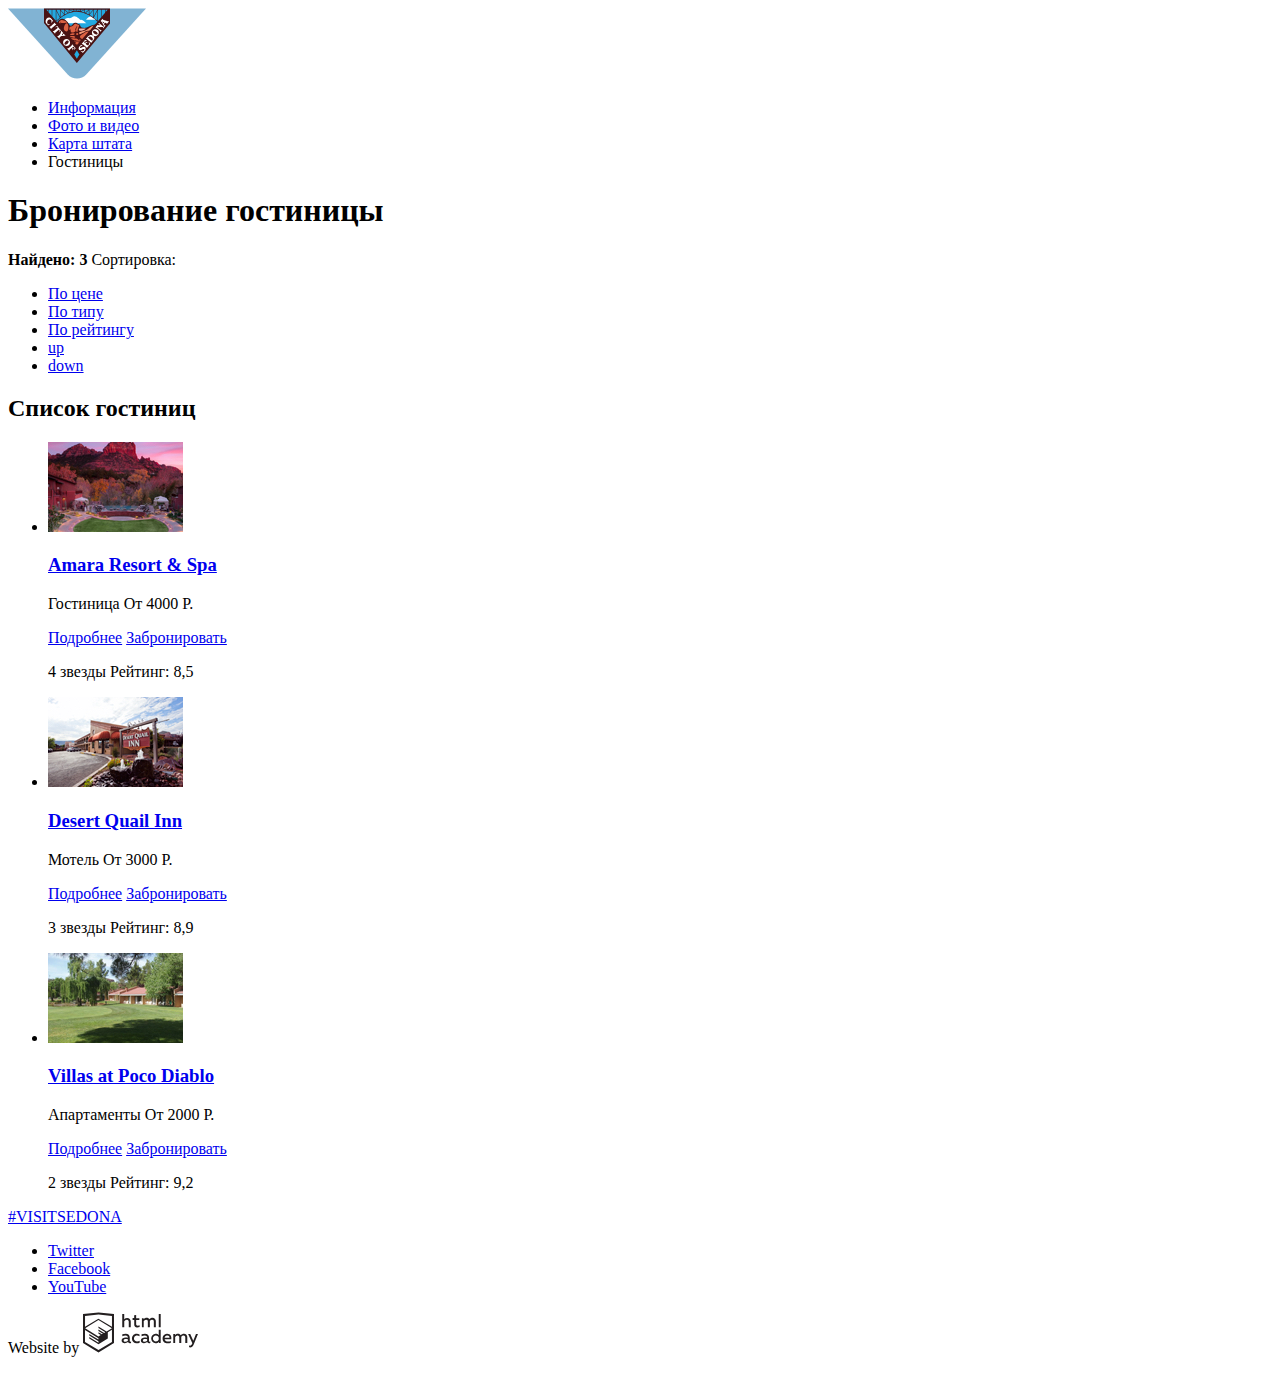
==== catalog.html @ 4dfd411d "Добавил изображения + прописал их в index и catalog." ====
<!DOCTYPE html>
<html lang="ru">

<head>
  <meta charset="utf-8">
  <title>HTML Academy: Седона</title>
</head>

<body>
  <header class="main-header">
    <nav class="main-navigation">
      <a class="main-header-logo" href="index.html">
        <img src="img/logo.svg" width="138" height="71" alt="Логотип Седоны">
      </a>
      <ul class="site-navigation">
        <li><a href="#">Информация</a></li>
        <li><a href="#">Фото и видео</a></li>
        <li><a href="#">Карта штата</a></li>
        <li><a class="site-navigation-current">Гостиницы</a></li>
      </ul>
    </nav>
  </header>
  <main class="container">
    <h1 class="visually-hidden">Бронирование гостиницы</h1>
    <div class="filters">
      <!-- Место для формы -->
    </div>
    <div class="results">
      <b class="results-title">Найдено: <output>3</output></b>
      <span class="sort-title">Сортировка:</span>
      <ul class="sort-list">
        <li class="sort-item"><a class="sort-link sort-link-current" href="#">По цене</a></li>
        <li class="sort-item"><a class="sort-link" href="#">По типу</a></li>
        <li class="sort-item"><a class="sort-link" href="#">По рейтингу</a></li>
        <li class="sort-item sort-item-btn"><a class="sort-link sort-link-btn sort-link-btn-up" href="#">up</a></li>
        <li class="sort-item sort-item-btn"><a class="sort-link sort-link-btn sort-link-btn-down" href="#">down</a></li>
      </ul>
    </div>
    <section class="hotels">
      <h2 class="visually-hidden">Список гостиниц</h2>
      <ul class="hotels-list">
        <li class="hotels-item">
          <img class="hotel-image" src="img/amara-resort-small.jpg" width="135" height="90"
            alt="Amara Resort & Spa">
          <div class="hotel-info">
            <h3>
              <a href="#">Amara Resort & Spa</a>
            </h3>
            <div class="hotel-info-block">
              <p class="hotel-info-detailed">
                <span class="hotel-type">Гостиница</span>
                <span class="hotel-price">От 4000 Р.</span>
              </p>
              <p class="hotel-info-buttons">
                <a class="button" href="#">Подробнее</a>
                <a class="button" href="#">Забронировать</a>
              </p>
            </div>
          </div>
          <p class="hotel-ratings">
            <span class="hotel-ratings-class">4 звезды</span>
            <span class="hotel-ratings-rate">Рейтинг: <output>8,5</output></span>
          </p>
        </li>
        <li class="hotels-item">
          <img class="hotel-image" src="img/desert-quail-small.jpg" width="135" height="90"
            alt="Desert Quail Inn">
          <div class="hotel-info">
            <h3>
              <a href="#">Desert Quail Inn</a>
            </h3>
            <div class="hotel-info-block">
              <p class="hotel-info-detailed">
                <span class="hotel-type">Мотель</span>
                <span class="hotel-price">От 3000 Р.</span>
              </p>
              <p class="hotel-info-buttons">
                <a class="button" href="#">Подробнее</a>
                <a class="button" href="#">Забронировать</a>
              </p>
            </div>
          </div>
          <p class="hotel-ratings">
            <span class="hotel-ratings-class">3 звезды</span>
            <span class="hotel-ratings-rate">Рейтинг: <output>8,9</output></span>
          </p>
        </li>
        <li class="hotels-item">
          <img class="hotel-image" src="img/villas-at-poco-small.jpg" width="135" height="90"
            alt="Villas at Poco Diablo">
          <div class="hotel-info">
            <h3>
              <a href="#">Villas at Poco Diablo</a>
            </h3>
            <div class="hotel-info-block">
              <p class="hotel-info-detailed">
                <span class="hotel-type">Апартаменты</span>
                <span class="hotel-price">От 2000 Р.</span>
              </p>
              <p class="hotel-info-buttons">
                <a class="button" href="#">Подробнее</a>
                <a class="button" href="#">Забронировать</a>
              </p>
            </div>
          </div>
          <p class="hotel-ratings">
            <span class="hotel-ratings-class">2 звезды</span>
            <span class="hotel-ratings-rate">Рейтинг: <output>9,2</output></span>
          </p>
        </li>
      </ul>
    </section>
  </main>
  <footer class="footer">
    <a class="footer-hashtag" href="#visitsedona">#VISITSEDONA</a>
    <ul class="social-list">
      <li class="social-item"><a class="social-button" href="#">Twitter</a></li>
      <li class="social-item"><a class="social-button" href="#">Facebook</a></li>
      <li class="social-item"><a class="social-button" href="#">YouTube</a></li>
    </ul>
    <p class="footer-copyright">
      Website by
      <a href="https://htmlacademy.ru/intensive/htmlcss">
        <img src="img/html-academy-logo.svg" width="115" height="41" alt="Логотип HTML Academy">
      </a>
    </p>
  </footer>
</body>

</html>
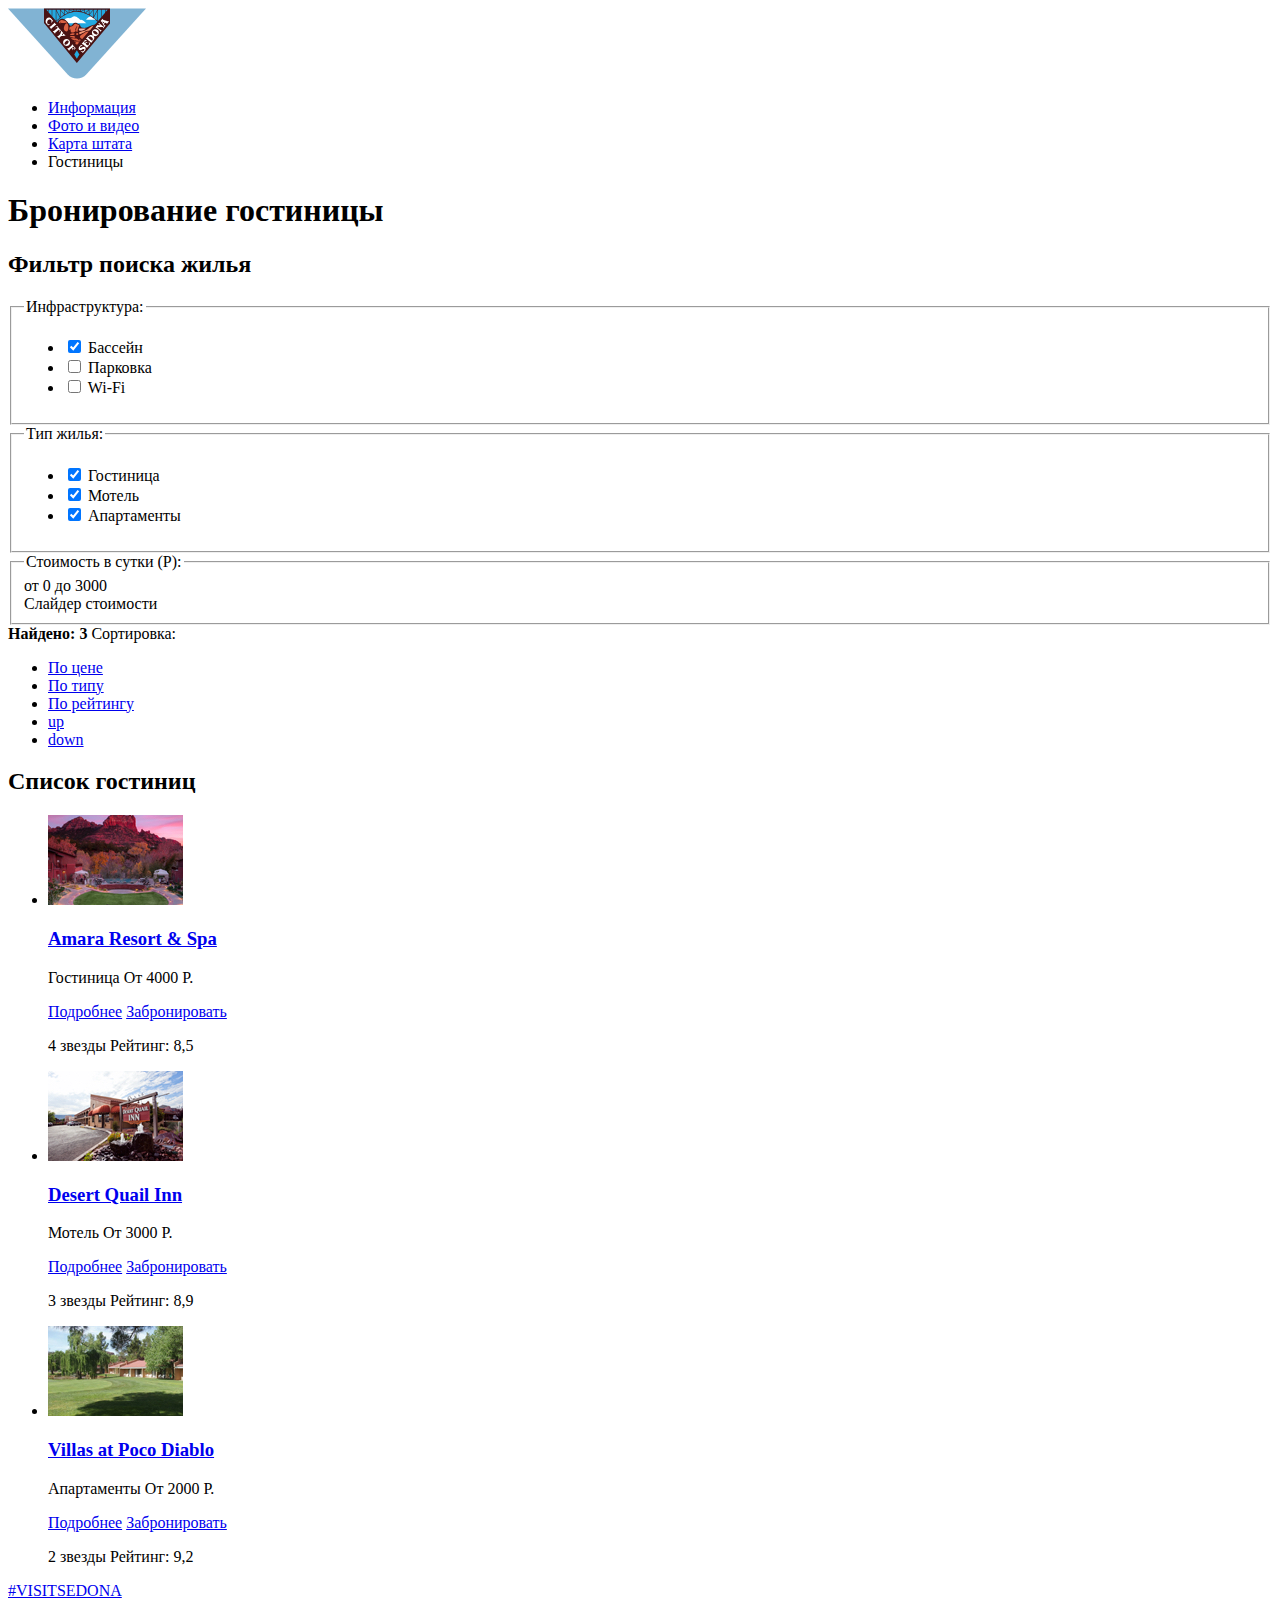
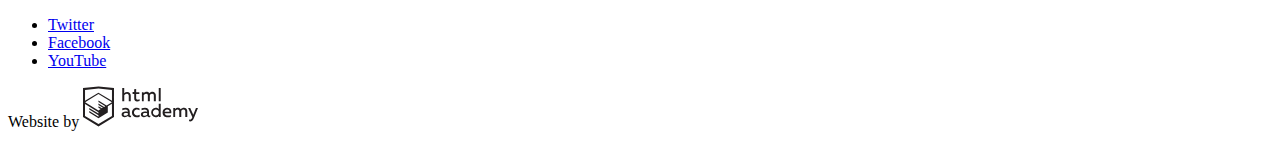
==== commit 93f56f60: "Добавил формы в index и catalog" ====
--- a/catalog.html
+++ b/catalog.html
@@ -23,7 +23,49 @@
   <main class="container">
     <h1 class="visually-hidden">Бронирование гостиницы</h1>
     <div class="filters">
-      <!-- Место для формы -->
+      <h2 class="visually-hidden">Фильтр поиска жилья</h2>
+      <form class="filter" action="https://echo.htmlacademy.ru" method="GET">
+        <fieldset>
+          <legend>Инфраструктура:</legend>
+          <ul>
+            <li class="filter-option">
+              <input class="filter-input-checkbox" type="checkbox" name="pool" id="filter-pool" checked>
+              <label for="filter-pool">Бассейн</label>
+            </li>
+            <li class="filter-option">
+              <input class="filter-input-checkbox" type="checkbox" name="parking" id="filter-parking">
+              <label for="filter-parking">Парковка</label>
+            </li>
+            <li class="filter-option">
+              <input class="filter-input-checkbox" type="checkbox" name="wi-fi" id="filter-wi-fi">
+              <label for="filter-wi-fi">Wi-Fi</label>
+            </li>
+          </ul>
+        </fieldset>
+        <fieldset>
+          <legend>Тип жилья:</legend>
+          <ul>
+            <li class="filter-option">
+              <input class="filter-input-checkbox" type="checkbox" name="hotel" id="filter-hotel" checked>
+              <label for="filter-hotel">Гостиница</label>
+            </li>
+            <li class="filter-option">
+              <input class="filter-input-checkbox" type="checkbox" name="parking" id="filter-motel" checked>
+              <label for="filter-motel">Мотель</label>
+            </li>
+            <li class="filter-option">
+              <input class="filter-input-checkbox" type="checkbox" name="wi-fi" id="filter-apartments" checked>
+              <label for="filter-apartments">Апартаменты</label>
+            </li>
+          </ul>
+        </fieldset>
+        <fieldset>
+          <legend>Стоимость в сутки (Р):</legend>
+          <span class="price-from">от <output>0</output></span>
+          <span class="price-to">до <output>3000</output></span>
+          <div class="-slider">Слайдер стоимости</div>
+        </fieldset>
+      </form>
     </div>
     <div class="results">
       <b class="results-title">Найдено: <output>3</output></b>
@@ -40,8 +82,7 @@
       <h2 class="visually-hidden">Список гостиниц</h2>
       <ul class="hotels-list">
         <li class="hotels-item">
-          <img class="hotel-image" src="img/amara-resort-small.jpg" width="135" height="90"
-            alt="Amara Resort & Spa">
+          <img class="hotel-image" src="img/amara-resort-small.jpg" width="135" height="90" alt="Amara Resort & Spa">
           <div class="hotel-info">
             <h3>
               <a href="#">Amara Resort & Spa</a>
@@ -63,8 +104,7 @@
           </p>
         </li>
         <li class="hotels-item">
-          <img class="hotel-image" src="img/desert-quail-small.jpg" width="135" height="90"
-            alt="Desert Quail Inn">
+          <img class="hotel-image" src="img/desert-quail-small.jpg" width="135" height="90" alt="Desert Quail Inn">
           <div class="hotel-info">
             <h3>
               <a href="#">Desert Quail Inn</a>
@@ -86,8 +126,7 @@
           </p>
         </li>
         <li class="hotels-item">
-          <img class="hotel-image" src="img/villas-at-poco-small.jpg" width="135" height="90"
-            alt="Villas at Poco Diablo">
+          <img class="hotel-image" src="img/villas-at-poco-small.jpg" width="135" height="90" alt="Villas at Poco Diablo">
           <div class="hotel-info">
             <h3>
               <a href="#">Villas at Poco Diablo</a>
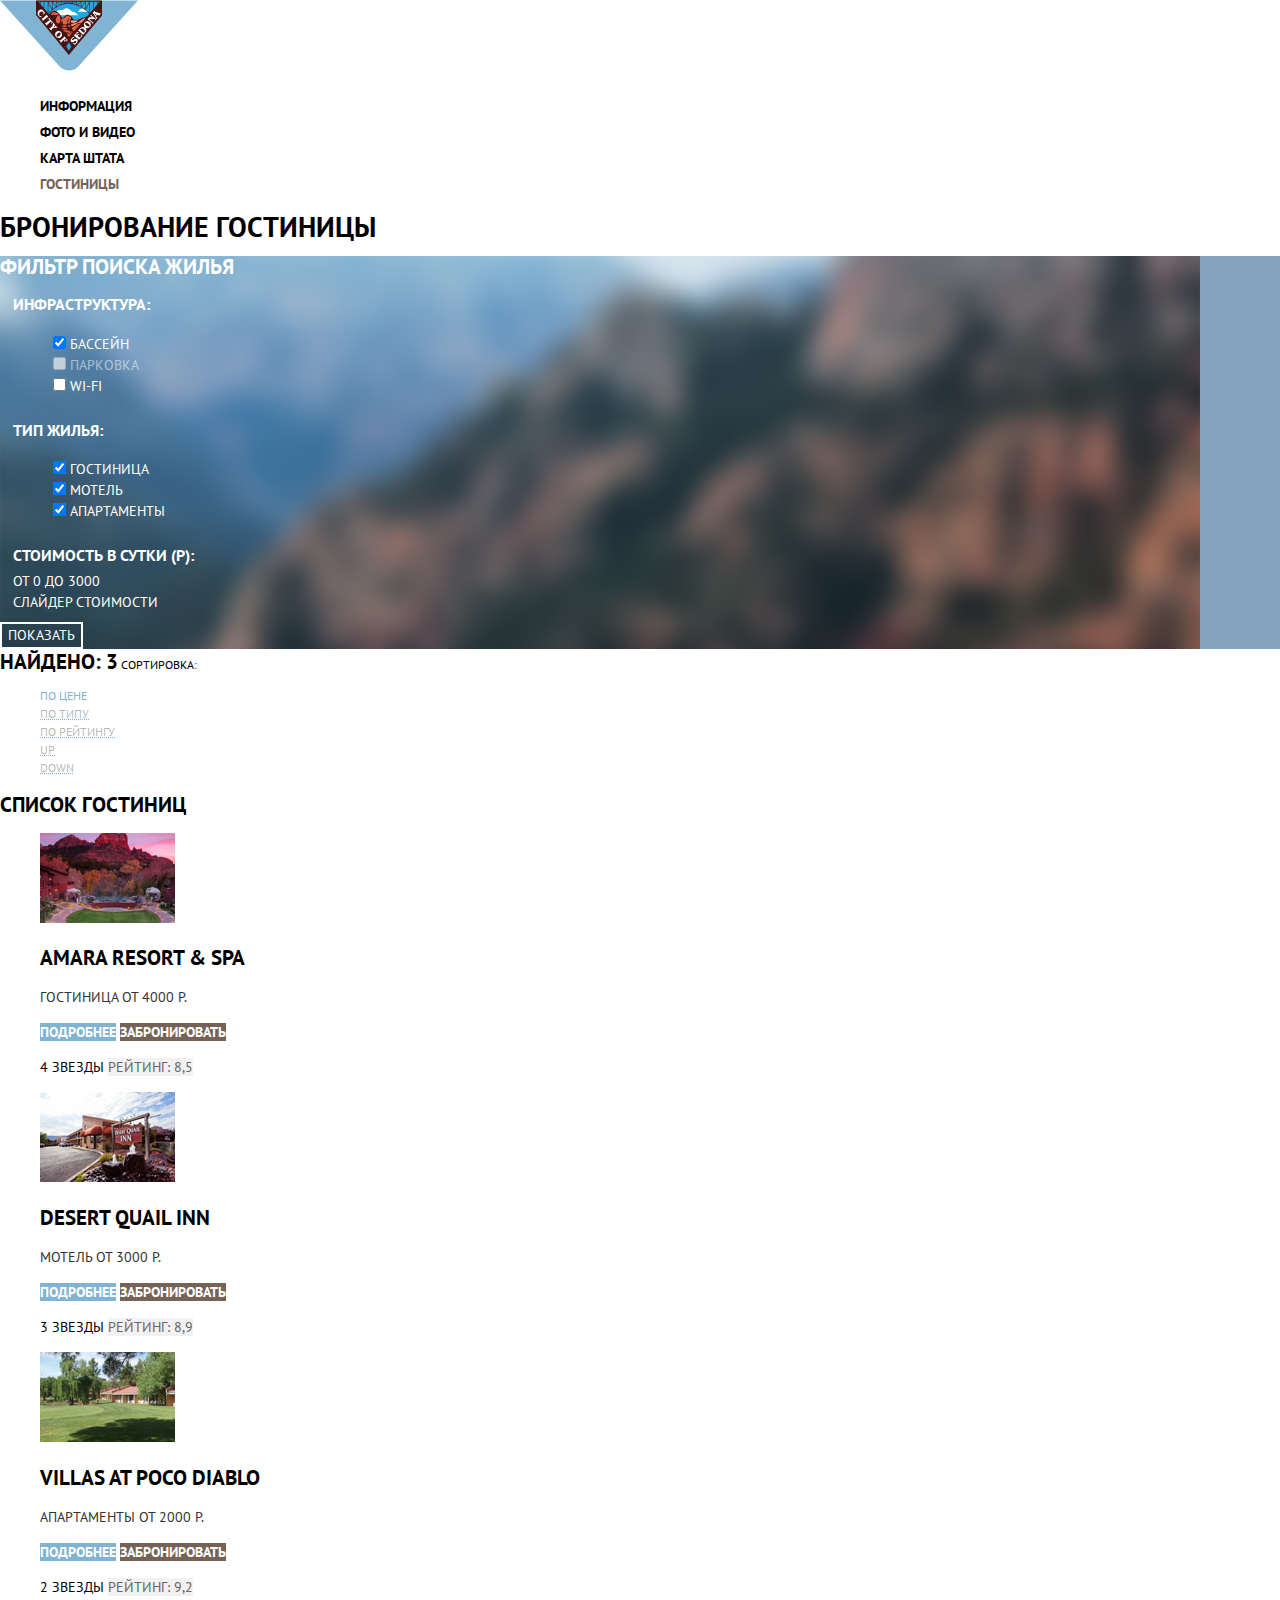
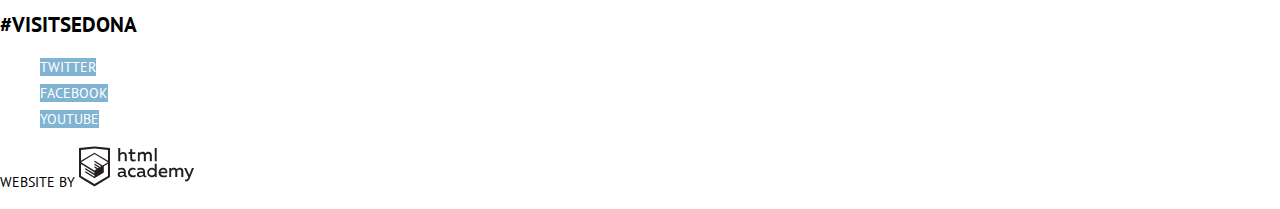
==== commit de234a13: "Выполнил базовую стилизацию и немного подправил разметку." ====
--- a/catalog.html
+++ b/catalog.html
@@ -4,166 +4,177 @@
 <head>
   <meta charset="utf-8">
   <title>HTML Academy: Седона</title>
+  <link href="https://fonts.googleapis.com/css?family=PT+Sans:400,700&amp;subset=cyrillic" rel="stylesheet">
+  <link href="css/normalize.css" rel="stylesheet">
+  <link href="css/style.css" rel="stylesheet">
 </head>
 
 <body>
-  <header class="main-header">
-    <nav class="main-navigation">
-      <a class="main-header-logo" href="index.html">
-        <img src="img/logo.svg" width="138" height="71" alt="Логотип Седоны">
-      </a>
-      <ul class="site-navigation">
-        <li><a href="#">Информация</a></li>
-        <li><a href="#">Фото и видео</a></li>
-        <li><a href="#">Карта штата</a></li>
-        <li><a class="site-navigation-current">Гостиницы</a></li>
+  <div class="wrapper">
+    <header class="header">
+      <nav class="navigation">
+        <a class="header-logo" href="index.html">
+          <img class="header-logo-image" src="img/logo.svg" width="138" height="71" alt="Логотип Седоны">
+        </a>
+        <ul class="navigation-list">
+          <li class="navigation-item"><a class="navigation-link" href="#">Информация</a></li>
+          <li class="navigation-item"><a class="navigation-link" href="#">Фото и видео</a></li>
+          <li class="navigation-item"><a class="navigation-link" href="#">Карта штата</a></li>
+          <li class="navigation-item"><a class="navigation-link navigation-link-current">Гостиницы</a></li>
+        </ul>
+      </nav>
+    </header>
+    <main class="container">
+      <h1 class="visually-hidden">Бронирование гостиницы</h1>
+      <div class="filters">
+        <h2 class="visually-hidden">Фильтр поиска жилья</h2>
+        <form class="filter" action="https://echo.htmlacademy.ru" method="GET">
+          <fieldset>
+            <legend>Инфраструктура:</legend>
+            <ul>
+              <li class="filter-option">
+                <input class="filter-input filter-input-checkbox" type="checkbox" name="pool" id="filter-pool" checked>
+                <label for="filter-pool">Бассейн</label>
+              </li>
+              <li class="filter-option">
+                <input class="filter-input filter-input-checkbox" type="checkbox" name="parking" id="filter-parking"
+                  disabled>
+                <label for="filter-parking">Парковка</label>
+              </li>
+              <li class="filter-option">
+                <input class="filter-input filter-input-checkbox" type="checkbox" name="wi-fi" id="filter-wi-fi">
+                <label for="filter-wi-fi">Wi-Fi</label>
+              </li>
+            </ul>
+          </fieldset>
+          <fieldset>
+            <legend>Тип жилья:</legend>
+            <ul>
+              <li class="filter-option">
+                <input class="filter-input filter-input-checkbox" type="checkbox" name="hotel" id="filter-hotel"
+                  checked>
+                <label for="filter-hotel">Гостиница</label>
+              </li>
+              <li class="filter-option">
+                <input class="filter-input filter-input-checkbox" type="checkbox" name="parking" id="filter-motel"
+                  checked>
+                <label for="filter-motel">Мотель</label>
+              </li>
+              <li class="filter-option">
+                <input class="filter-input filter-input-checkbox" type="checkbox" name="wi-fi" id="filter-apartments"
+                  checked>
+                <label for="filter-apartments">Апартаменты</label>
+              </li>
+            </ul>
+          </fieldset>
+          <fieldset>
+            <legend>Стоимость в сутки (Р):</legend>
+            <span class="price-from">от <output>0</output></span>
+            <span class="price-to">до <output>3000</output></span>
+            <div class="-slider">Слайдер стоимости</div>
+          </fieldset>
+          <button class="filters-submit-btn" type="submit">Показать</button>
+        </form>
+      </div>
+      <div class="results">
+        <b class="results-title">Найдено: <output>3</output></b>
+        <span class="sort-title">Сортировка:</span>
+        <ul class="sort-list">
+          <li class="sort-item"><a class="sort-link sort-link-current" href="#">По цене</a></li>
+          <li class="sort-item"><a class="sort-link" href="#">По типу</a></li>
+          <li class="sort-item"><a class="sort-link" href="#">По рейтингу</a></li>
+          <li class="sort-item sort-item-btn"><a class="sort-link sort-link-btn sort-link-btn-up" href="#">up</a></li>
+          <li class="sort-item sort-item-btn"><a class="sort-link sort-link-btn sort-link-btn-down" href="#">down</a></li>
+        </ul>
+      </div>
+      <section class="hotels">
+        <h2 class="visually-hidden">Список гостиниц</h2>
+        <ul class="hotels-list">
+          <li class="hotels-item">
+            <img class="hotel-image" src="img/amara-resort-small.jpg" width="135" height="90" alt="Amara Resort & Spa">
+            <div class="hotel-info">
+              <h3 class="hotel-name">
+                <a href="#">Amara Resort & Spa</a>
+              </h3>
+              <div class="hotel-info-block">
+                <p class="hotel-info-detailed">
+                  <span class="hotel-type">Гостиница</span>
+                  <span class="hotel-price">От 4000 Р.</span>
+                </p>
+                <p class="hotel-info-buttons">
+                  <a class="button-more" href="#">Подробнее</a>
+                  <a class="button-book" href="#">Забронировать</a>
+                </p>
+              </div>
+            </div>
+            <p class="hotel-ratings">
+              <span class="hotel-ratings-class">4 звезды</span>
+              <span class="hotel-ratings-rate">Рейтинг: <output>8,5</output></span>
+            </p>
+          </li>
+          <li class="hotels-item">
+            <img class="hotel-image" src="img/desert-quail-small.jpg" width="135" height="90" alt="Desert Quail Inn">
+            <div class="hotel-info">
+              <h3 class="hotel-name">
+                <a href="#">Desert Quail Inn</a>
+              </h3>
+              <div class="hotel-info-block">
+                <p class="hotel-info-detailed">
+                  <span class="hotel-type">Мотель</span>
+                  <span class="hotel-price">От 3000 Р.</span>
+                </p>
+                <p class="hotel-info-buttons">
+                  <a class="button-more" href="#">Подробнее</a>
+                  <a class="button-book" href="#">Забронировать</a>
+                </p>
+              </div>
+            </div>
+            <p class="hotel-ratings">
+              <span class="hotel-ratings-class">3 звезды</span>
+              <span class="hotel-ratings-rate">Рейтинг: <output>8,9</output></span>
+            </p>
+          </li>
+          <li class="hotels-item">
+            <img class="hotel-image" src="img/villas-at-poco-small.jpg" width="135" height="90" alt="Villas at Poco Diablo">
+            <div class="hotel-info">
+              <h3 class="hotel-name">
+                <a href="#">Villas at Poco Diablo</a>
+              </h3>
+              <div class="hotel-info-block">
+                <p class="hotel-info-detailed">
+                  <span class="hotel-type">Апартаменты</span>
+                  <span class="hotel-price">От 2000 Р.</span>
+                </p>
+                <p class="hotel-info-buttons">
+                  <a class="button-more" href="#">Подробнее</a>
+                  <a class="button-book" href="#">Забронировать</a>
+                </p>
+                </p>
+              </div>
+            </div>
+            <p class="hotel-ratings">
+              <span class="hotel-ratings-class">2 звезды</span>
+              <span class="hotel-ratings-rate">Рейтинг: <output>9,2</output></span>
+            </p>
+          </li>
+        </ul>
+      </section>
+    </main>
+    <footer class="footer">
+      <a class="footer-hashtag" href="#visitsedona">#VISITSEDONA</a>
+      <ul class="social-list">
+        <li class="social-item"><a class="social-button" href="#">Twitter</a></li>
+        <li class="social-item"><a class="social-button" href="#">Facebook</a></li>
+        <li class="social-item"><a class="social-button" href="#">YouTube</a></li>
       </ul>
-    </nav>
-  </header>
-  <main class="container">
-    <h1 class="visually-hidden">Бронирование гостиницы</h1>
-    <div class="filters">
-      <h2 class="visually-hidden">Фильтр поиска жилья</h2>
-      <form class="filter" action="https://echo.htmlacademy.ru" method="GET">
-        <fieldset>
-          <legend>Инфраструктура:</legend>
-          <ul>
-            <li class="filter-option">
-              <input class="filter-input-checkbox" type="checkbox" name="pool" id="filter-pool" checked>
-              <label for="filter-pool">Бассейн</label>
-            </li>
-            <li class="filter-option">
-              <input class="filter-input-checkbox" type="checkbox" name="parking" id="filter-parking">
-              <label for="filter-parking">Парковка</label>
-            </li>
-            <li class="filter-option">
-              <input class="filter-input-checkbox" type="checkbox" name="wi-fi" id="filter-wi-fi">
-              <label for="filter-wi-fi">Wi-Fi</label>
-            </li>
-          </ul>
-        </fieldset>
-        <fieldset>
-          <legend>Тип жилья:</legend>
-          <ul>
-            <li class="filter-option">
-              <input class="filter-input-checkbox" type="checkbox" name="hotel" id="filter-hotel" checked>
-              <label for="filter-hotel">Гостиница</label>
-            </li>
-            <li class="filter-option">
-              <input class="filter-input-checkbox" type="checkbox" name="parking" id="filter-motel" checked>
-              <label for="filter-motel">Мотель</label>
-            </li>
-            <li class="filter-option">
-              <input class="filter-input-checkbox" type="checkbox" name="wi-fi" id="filter-apartments" checked>
-              <label for="filter-apartments">Апартаменты</label>
-            </li>
-          </ul>
-        </fieldset>
-        <fieldset>
-          <legend>Стоимость в сутки (Р):</legend>
-          <span class="price-from">от <output>0</output></span>
-          <span class="price-to">до <output>3000</output></span>
-          <div class="-slider">Слайдер стоимости</div>
-        </fieldset>
-      </form>
-    </div>
-    <div class="results">
-      <b class="results-title">Найдено: <output>3</output></b>
-      <span class="sort-title">Сортировка:</span>
-      <ul class="sort-list">
-        <li class="sort-item"><a class="sort-link sort-link-current" href="#">По цене</a></li>
-        <li class="sort-item"><a class="sort-link" href="#">По типу</a></li>
-        <li class="sort-item"><a class="sort-link" href="#">По рейтингу</a></li>
-        <li class="sort-item sort-item-btn"><a class="sort-link sort-link-btn sort-link-btn-up" href="#">up</a></li>
-        <li class="sort-item sort-item-btn"><a class="sort-link sort-link-btn sort-link-btn-down" href="#">down</a></li>
-      </ul>
-    </div>
-    <section class="hotels">
-      <h2 class="visually-hidden">Список гостиниц</h2>
-      <ul class="hotels-list">
-        <li class="hotels-item">
-          <img class="hotel-image" src="img/amara-resort-small.jpg" width="135" height="90" alt="Amara Resort & Spa">
-          <div class="hotel-info">
-            <h3>
-              <a href="#">Amara Resort & Spa</a>
-            </h3>
-            <div class="hotel-info-block">
-              <p class="hotel-info-detailed">
-                <span class="hotel-type">Гостиница</span>
-                <span class="hotel-price">От 4000 Р.</span>
-              </p>
-              <p class="hotel-info-buttons">
-                <a class="button" href="#">Подробнее</a>
-                <a class="button" href="#">Забронировать</a>
-              </p>
-            </div>
-          </div>
-          <p class="hotel-ratings">
-            <span class="hotel-ratings-class">4 звезды</span>
-            <span class="hotel-ratings-rate">Рейтинг: <output>8,5</output></span>
-          </p>
-        </li>
-        <li class="hotels-item">
-          <img class="hotel-image" src="img/desert-quail-small.jpg" width="135" height="90" alt="Desert Quail Inn">
-          <div class="hotel-info">
-            <h3>
-              <a href="#">Desert Quail Inn</a>
-            </h3>
-            <div class="hotel-info-block">
-              <p class="hotel-info-detailed">
-                <span class="hotel-type">Мотель</span>
-                <span class="hotel-price">От 3000 Р.</span>
-              </p>
-              <p class="hotel-info-buttons">
-                <a class="button" href="#">Подробнее</a>
-                <a class="button" href="#">Забронировать</a>
-              </p>
-            </div>
-          </div>
-          <p class="hotel-ratings">
-            <span class="hotel-ratings-class">3 звезды</span>
-            <span class="hotel-ratings-rate">Рейтинг: <output>8,9</output></span>
-          </p>
-        </li>
-        <li class="hotels-item">
-          <img class="hotel-image" src="img/villas-at-poco-small.jpg" width="135" height="90" alt="Villas at Poco Diablo">
-          <div class="hotel-info">
-            <h3>
-              <a href="#">Villas at Poco Diablo</a>
-            </h3>
-            <div class="hotel-info-block">
-              <p class="hotel-info-detailed">
-                <span class="hotel-type">Апартаменты</span>
-                <span class="hotel-price">От 2000 Р.</span>
-              </p>
-              <p class="hotel-info-buttons">
-                <a class="button" href="#">Подробнее</a>
-                <a class="button" href="#">Забронировать</a>
-              </p>
-            </div>
-          </div>
-          <p class="hotel-ratings">
-            <span class="hotel-ratings-class">2 звезды</span>
-            <span class="hotel-ratings-rate">Рейтинг: <output>9,2</output></span>
-          </p>
-        </li>
-      </ul>
-    </section>
-  </main>
-  <footer class="footer">
-    <a class="footer-hashtag" href="#visitsedona">#VISITSEDONA</a>
-    <ul class="social-list">
-      <li class="social-item"><a class="social-button" href="#">Twitter</a></li>
-      <li class="social-item"><a class="social-button" href="#">Facebook</a></li>
-      <li class="social-item"><a class="social-button" href="#">YouTube</a></li>
-    </ul>
-    <p class="footer-copyright">
-      Website by
-      <a href="https://htmlacademy.ru/intensive/htmlcss">
-        <img src="img/html-academy-logo.svg" width="115" height="41" alt="Логотип HTML Academy">
-      </a>
-    </p>
-  </footer>
+      <p class="footer-copyright">
+        Website by
+        <a href="https://htmlacademy.ru/intensive/htmlcss">
+          <img src="img/html-academy-logo.svg" width="115" height="41" alt="Логотип HTML Academy">
+        </a>
+      </p>
+    </footer>
+  </div>
 </body>
 
 </html>
--- a/css/style.css
+++ b/css/style.css
@@ -0,0 +1,339 @@
+body {
+  padding: 0;
+
+  font-family: "PT Sans", Arial, sans-serif;
+  font-size: 14px;
+  line-height: 21px;
+  font-weight: 400;
+  color: #000000;
+  text-transform: uppercase;
+  background-color: #ffffff;
+}
+
+a {
+  text-decoration: none;
+}
+
+.booking-btn,
+.booking-submit-btn {
+  font: inherit;
+
+  font-size: 21px;
+  line-height: 26px;
+  font-weight: 700;
+  text-align: center;
+  color: #ffffff;
+  vertical-align: middle;
+  text-transform: uppercase;
+  border: none;
+}
+
+.booking-btn {
+  background-color: #766357;
+}
+
+.booking-btn:hover,
+.booking-btn:focus {
+  background-color: #604E43;
+}
+
+.booking-btn:active {
+  background-color: #503E33;
+  color: rgba(255, 255, 255, 0.3)
+}
+
+.booking-submit-btn {
+  background-color: #81B3D2;
+}
+
+.booking-submit-btnn:hover,
+.booking-submit-btn:focus {
+  background-color: #669EC0;
+}
+
+.booking-submit-btn:active {
+  background-color: #5496BD;
+  color: rgba(255, 255, 255, 0.3)
+}
+
+.navigation {
+  font-size: 14px;
+  line-height: 26px;
+  font-weight: 700;
+  color: #ffffff;
+}
+
+.navigation-list {
+  list-style: none;
+}
+
+.navigation-link {
+  color: #000000;
+
+}
+
+.navigation-link:hover,
+.navigation-link:focus {
+  color: #81B3D2;
+}
+
+.navigation-link:active {
+  color: rgba(0, 0, 0, 0.3)
+}
+
+.navigation-link-current {
+  color: #766357;
+}
+
+.promo {
+  background-color: #ffffff;
+  background-image: url("../img/promo-bg.jpg");
+  background-repeat: no-repeat;
+}
+
+.reasons {
+  text-align: center;
+}
+
+.intro-title,
+.intro-desc,
+  {
+  line-height: 26px;
+}
+
+.intro-title {
+  font-size: 21px;
+  font-weight: 700;
+}
+
+.reasons-list,
+.features-list {
+  list-style: none;
+}
+
+.reasons-list h2,
+.reasons-list h3 {
+  font-size: 21px;
+  font-weight: 700;
+}
+
+.reason {
+  color: #ffffff;
+  background-color: #81B3D2;
+}
+
+.reasons-item-bottom {
+  background-color: #eeeeee;
+}
+
+.booking-block {
+  text-align: center;
+}
+
+.booking-title {
+  font-size: 30px;
+  line-height: 24px;
+  font-weight: 700;
+}
+
+.booking-desc {
+  line-height: 24px;
+}
+
+.booking-form {
+  font-size: 14px;
+  line-height: 26px;
+  font-weight: 700;
+}
+
+.booking-form-item input {
+  font: inherit;
+
+  text-transform: uppercase;
+  background-color: #F2F2F2;
+  border: 2px solid #F2F2F2;
+}
+
+.booking-form-item input:hover {
+  background-color: #EBEBEB;
+}
+
+.booking-form-item input:focus {
+  background-color: #FFFFFF;
+}
+
+.filters {
+  color: #ffffff;
+  background-color: #86a3c1;
+  background-image: url("../img/filters-bg.png");
+  background-repeat: no-repeat;
+}
+
+.filters fieldset {
+  border: none;
+}
+
+.filters legend {
+  font-size: 16px;
+  line-height: 21px;
+  font-weight: 700;
+  color: #ffffff;
+}
+
+.filters ul {
+  list-style: none;
+}
+
+.filter-input:disabled+label {
+  opacity: 0.5;
+}
+
+.filters-submit-btn {
+  font: inherit;
+
+  font-size: 14px;
+  line-height: 21px;
+  font-weight: 400;
+  text-align: center;
+  color: #ffffff;
+  vertical-align: middle;
+  text-transform: uppercase;
+  border: 2px solid #ffffff;
+  background-color: rgba(134, 163, 193, 0);
+}
+
+.filters-submit-btn:hover,
+.filters-submit-btn:focus {
+  color: #000000;
+  background: #ffffff;
+}
+
+.results {
+  font-size: 12px;
+  line-height: 18px;
+}
+
+.results-title {
+  font-size: 21px;
+  line-height: 26px;
+  font-weight: 700;
+}
+
+.sort-list {
+  list-style: none;
+}
+
+.sort-link {
+  color: rgba(0, 0, 0, 0.3);
+  text-decoration: underline dotted;
+  text-decoration-color: #81B3D2;
+}
+
+.sort-link:hover,
+.sort-link:focus {
+  color: #81B3D2;
+}
+
+.sort-link:active {
+  color: #000000;
+  text-decoration: none;
+}
+
+.sort-link-current {
+  color: #81B3D2;
+  text-decoration: none;
+}
+
+.hotels-list {
+  list-style: none;
+}
+
+.hotel-name a {
+  font-size: 21px;
+  line-height: 26px;
+  font-weight: 700;
+
+  color: #000000;
+}
+
+.hotel-name a:hover,
+.hotel-name a:focus {
+  color: #81B3D2;
+}
+
+.hotel-name a:active {
+  color: rgba(0, 0, 0, 0.3);
+}
+
+.hotel-info-detailed {
+  color: #333333;
+}
+
+.button-more,
+.button-book {
+  font-weight: 700;
+  color: #ffffff;
+}
+
+.button-more {
+  background-color: #81B3D2;
+}
+
+.button-more:hover,
+.button-more:focus {
+  background-color: #669EC0;
+}
+
+.button-more:active {
+  color: rgba(255, 255, 255, 0.3);
+  background-color: #5496BD;
+}
+
+.button-book {
+  background-color: #766357;
+}
+
+.button-book:hover,
+.button-book:focus {
+  background-color: #604E43;
+}
+
+.button-book:active {
+  color: rgba(255, 255, 255, 0.3);
+  background-color: #503E33;
+}
+
+.hotel-ratings-rate {
+  color: #666666;
+  background-color: #f2f2f2;
+}
+
+.footer {
+  background-color: rgba(255, 255, 255, 0.9);
+  line-height: 26px;
+}
+
+.footer-hashtag {
+  color: #000000;
+  font-size: 21px;
+  font-weight: 700;
+}
+
+.social-list {
+  list-style: none;
+}
+
+.social-button {
+  color: #ffffff;
+  background-color: #81B3D2;
+}
+
+.social-button:hover {
+  color: #ffffff;
+  background-color: #669EC0;
+}
+
+.social-button:active {
+  color: rgba(255, 255, 255, 0.3);
+  background-color: #5496BD;
+}
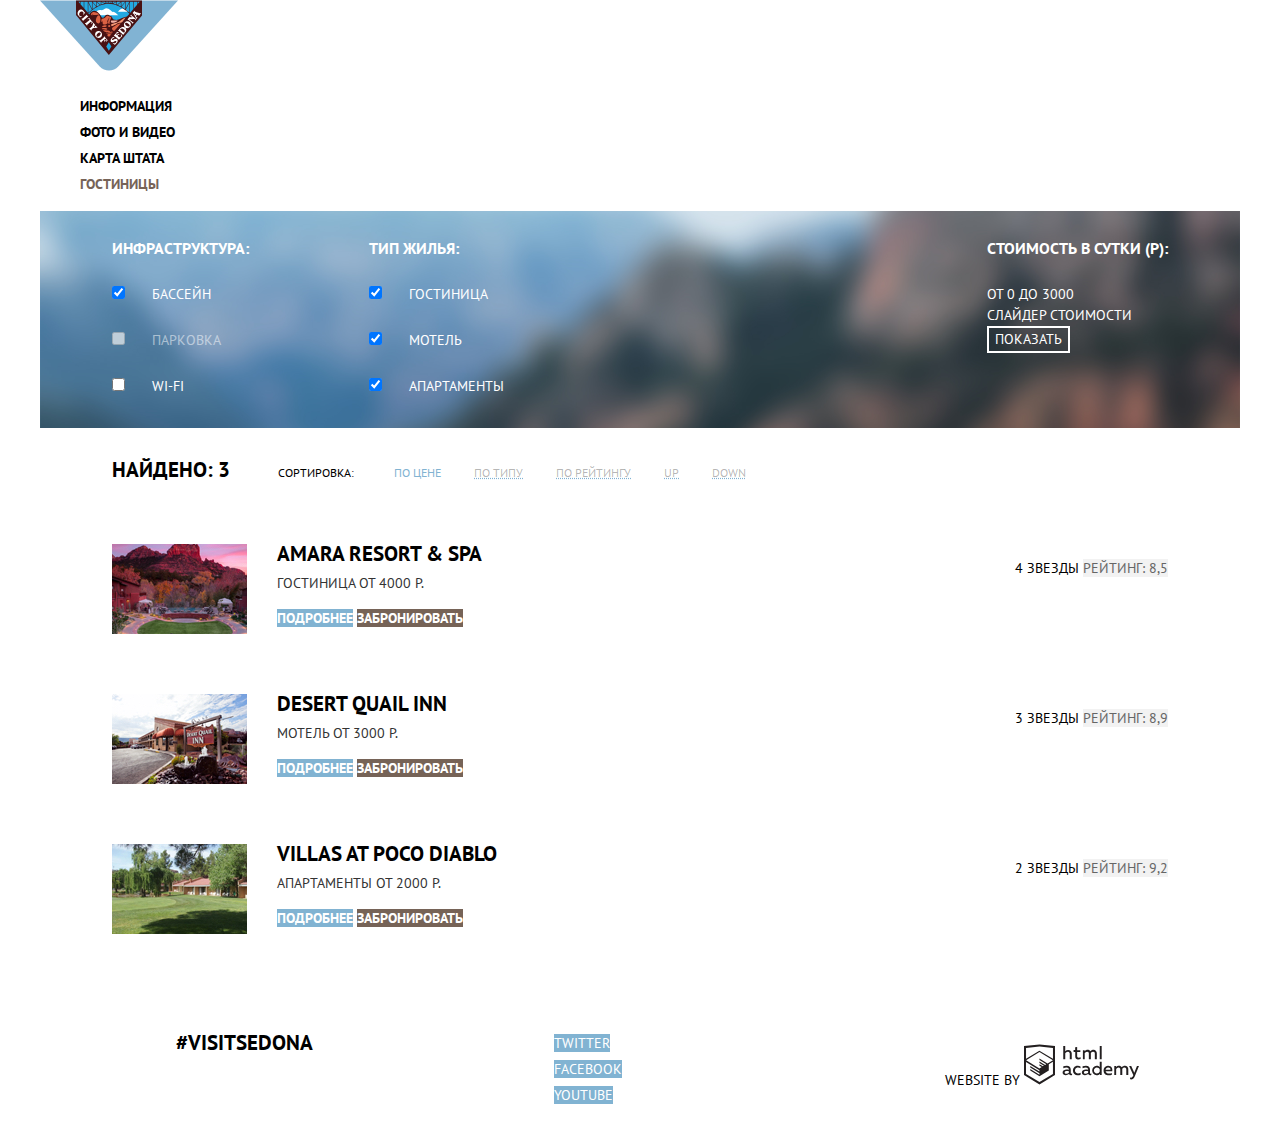
==== commit 27698b97: "Начал построение сетки на флексах." ====
--- a/catalog.html
+++ b/catalog.html
@@ -31,7 +31,7 @@
         <form class="filter" action="https://echo.htmlacademy.ru" method="GET">
           <fieldset>
             <legend>Инфраструктура:</legend>
-            <ul>
+            <ul class="filter-list">
               <li class="filter-option">
                 <input class="filter-input filter-input-checkbox" type="checkbox" name="pool" id="filter-pool" checked>
                 <label for="filter-pool">Бассейн</label>
@@ -49,7 +49,7 @@
           </fieldset>
           <fieldset>
             <legend>Тип жилья:</legend>
-            <ul>
+            <ul class="filter-list">
               <li class="filter-option">
                 <input class="filter-input filter-input-checkbox" type="checkbox" name="hotel" id="filter-hotel"
                   checked>
@@ -72,8 +72,8 @@
             <span class="price-from">от <output>0</output></span>
             <span class="price-to">до <output>3000</output></span>
             <div class="-slider">Слайдер стоимости</div>
+            <button class="filters-submit-btn" type="submit">Показать</button>
           </fieldset>
-          <button class="filters-submit-btn" type="submit">Показать</button>
         </form>
       </div>
       <div class="results">
--- a/css/style.css
+++ b/css/style.css
@@ -10,6 +10,18 @@
   background-color: #ffffff;
 }
 
+.visually-hidden {
+  position: absolute !important;
+  clip: rect(1px 1px 1px 1px);
+  /* IE6, IE7 */
+  clip: rect(1px, 1px, 1px, 1px);
+  padding: 0 !important;
+  border: 0 !important;
+  height: 1px !important;
+  width: 1px !important;
+  overflow: hidden;
+}
+
 a {
   text-decoration: none;
 }
@@ -54,6 +66,11 @@
 .booking-submit-btn:active {
   background-color: #5496BD;
   color: rgba(255, 255, 255, 0.3)
+}
+
+.wrapper {
+  width: 1200px;
+  margin: 0 auto;
 }
 
 .navigation {
@@ -89,21 +106,44 @@
   background-color: #ffffff;
   background-image: url("../img/promo-bg.jpg");
   background-repeat: no-repeat;
+  background-position: 0 -56px;
+  min-height: 510px;
+  display: flex;
+  justify-content: center;
+  align-items: center;
+}
+
+.promo img {
+  margin-bottom: 7px;
 }
 
 .reasons {
   text-align: center;
+  width: 1200px;
+  display: flex;
+  flex-direction: column;
+  justify-content: center;
+}
+
+.reasons-intro {
+  padding-top: 59px;
+  margin: auto;
+  width: 520px;
+  min-height: 214px;
+  box-sizing: border-box;
 }
 
 .intro-title,
-.intro-desc,
-  {
+.intro-desc {
+  padding: 0;
+  margin: 0;
   line-height: 26px;
 }
 
 .intro-title {
   font-size: 21px;
   font-weight: 700;
+  margin-bottom: 28px;
 }
 
 .reasons-list,
@@ -117,12 +157,62 @@
   font-weight: 700;
 }
 
+.reasons-list {
+  padding: 0;
+  margin: 0;
+  display: flex;
+  flex-wrap: wrap;
+}
+
+.reasons-item {
+  display: flex;
+  flex-wrap: wrap;
+  min-height: 256px;
+}
+
 .reason {
+  box-sizing: border-box;
+  padding: 48px;
+  width: 400px;
   color: #ffffff;
   background-color: #81B3D2;
 }
 
+.reason-title,
+.reason-number,
+.reason-desc {
+  padding: 0;
+  margin: 0;
+}
+
+.reason-title {
+  margin-bottom: 22px;
+}
+
+.reason-number {
+  display: block;
+  margin-bottom: 22px;
+}
+
+.features-list {
+  padding: 0;
+  margin: 0;
+  display: flex;
+  flex-wrap: wrap;
+}
+
+.features-item {
+  box-sizing: border-box;
+  padding: 140px 50px 50px 50px;
+  max-width: 400px;
+  min-height: 330px;
+}
+
 .reasons-item-bottom {
+  box-sizing: border-box;
+  padding: 48px 60px;
+  display: block;
+  width: 400px;
   background-color: #eeeeee;
 }
 
@@ -170,6 +260,10 @@
 }
 
 .filters fieldset {
+  padding: 0;
+  padding-top: 25px;
+  margin: 0;
+  display: block;
   border: none;
 }
 
@@ -180,7 +274,7 @@
   color: #ffffff;
 }
 
-.filters ul {
+.filter-list {
   list-style: none;
 }
 
@@ -309,6 +403,9 @@
 }
 
 .footer {
+  display: flex;
+  padding: 36px 101px 36px 136px;
+  justify-content: space-between;
   background-color: rgba(255, 255, 255, 0.9);
   line-height: 26px;
 }
@@ -320,6 +417,9 @@
 }
 
 .social-list {
+  padding: 0;
+  margin: 0;
+  width: 150px;
   list-style: none;
 }
 
@@ -337,3 +437,95 @@
   color: rgba(255, 255, 255, 0.3);
   background-color: #5496BD;
 }
+
+.container {
+  display: flex;
+  flex-direction: column;
+}
+
+.filter {
+  display: flex;
+  box-sizing: border-box;
+  padding: 27px 72px 0 72px;
+  min-height: 217px;
+}
+
+.filter fieldset {
+  margin-right: 120px;
+}
+
+.filter fieldset:last-of-type {
+  margin-left: auto;
+  margin-right: 0;
+}
+
+.filter-list {
+  list-style: none;
+  margin: 0;
+  padding: 0;
+}
+
+.filter-option label {
+  margin-left: 23px;
+}
+
+.filter-option {
+  margin-bottom: 25px;
+}
+
+.results {
+  display: flex;
+  align-items: baseline;
+  box-sizing: border-box;
+  padding: 24px 72px 0 72px;
+  min-height: 86px;
+}
+
+.results-title {
+  margin-right: 48px;
+}
+
+.sort-list {
+  display: flex;
+}
+
+.sort-item {
+  margin-right: 33px;
+}
+
+.hotels-list {
+  margin: 0;
+  padding: 30px 72px 0 72px;
+  display: flex;
+  flex-direction: column;
+}
+
+.hotels-item {
+  box-sizing: border-box;
+  margin: 0;
+  padding: 0;
+  display: flex;
+  min-height: 150px;
+}
+
+.hotel-image {
+  margin-right: 30px;
+}
+
+.hotel-name {
+  margin-top: -3px;
+  margin-bottom: 6px;
+}
+
+.hotel-info-detailed {
+  margin: 0;
+  padding: 0;
+}
+
+.hotel-type {
+  width: 110px;
+}
+
+.hotel-ratings {
+  margin-left: auto;
+}
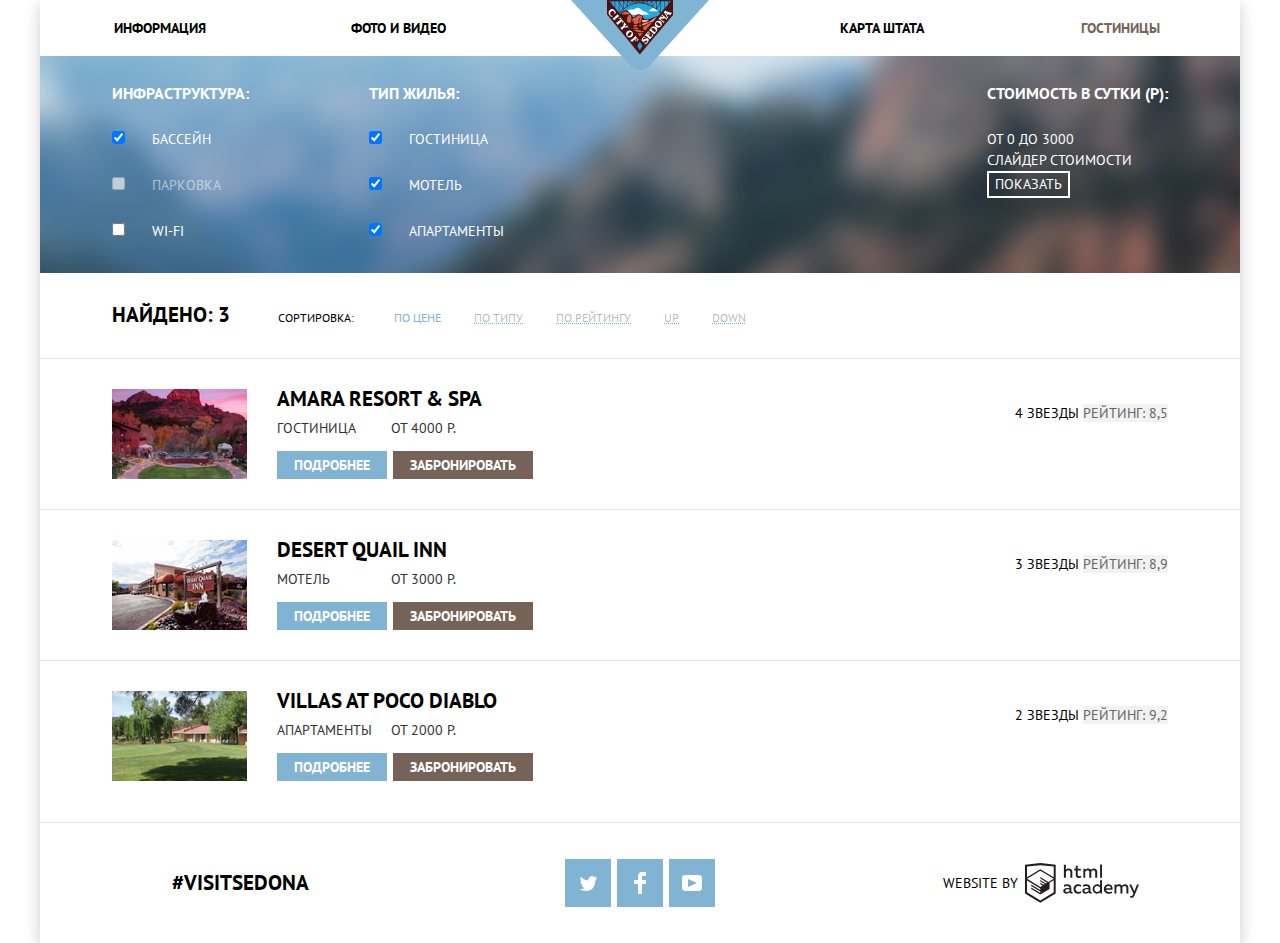
==== commit 716a518e: "Работа с декоративными элементами." ====
--- a/catalog.html
+++ b/catalog.html
@@ -161,16 +161,18 @@
       </section>
     </main>
     <footer class="footer">
-      <a class="footer-hashtag" href="#visitsedona">#VISITSEDONA</a>
+      <p class="footer-hashtag">#VISITSEDONA</p>
       <ul class="social-list">
-        <li class="social-item"><a class="social-button" href="#">Twitter</a></li>
-        <li class="social-item"><a class="social-button" href="#">Facebook</a></li>
-        <li class="social-item"><a class="social-button" href="#">YouTube</a></li>
+        <li class="social-item"><a class="social-button twitter" href="#"><span class="visually-hidden">Twitter</span></a></li>
+        <li class="social-item"><a class="social-button facebook" href="#"><span class="visually-hidden">Facebook</span></a></li>
+        <li class="social-item"><a class="social-button youtube" href="#"><span class="visually-hidden">YouTube</span></a></li>
       </ul>
       <p class="footer-copyright">
         Website by
         <a href="https://htmlacademy.ru/intensive/htmlcss">
-          <img src="img/html-academy-logo.svg" width="115" height="41" alt="Логотип HTML Academy">
+          <svg height="40" viewBox="0 0 114 40" width="114" xmlns="http://www.w3.org/2000/svg">
+            <path d="m47.0655963 30.0594737c.1974105-.0080069.3927431-.0443265.5802753-.1078948v1.435c-.3976605.1538028-.8198225.2306354-1.2449542.226579-.7527399.0637424-1.4614718-.3702623-1.7619266-1.0789474-.9353662.7757732-2.1087472 1.1884995-3.312844 1.1652632-1.5931193 0-3.0701835-.8955263-3.0701835-2.7513158 0-2.2981579 2.1100917-3.0102632 3.9142202-3.0102632.7699746.0125757 1.5368502.102927 2.2894495.2697369v-.3236842c0-1.0789474-.8018348-1.9097369-2.3105504-1.9097369-1.0905611.002204-2.1686413.2374048-3.1651376.6905263v-1.8342105c1.0838696-.3795775 2.2200112-.5799017 3.3655963-.593421 2.4899082 0 4.0197248 1.208421 4.0197248 3.9381579v3.2368421c-.0146577.1546644.0317057.3089087.1287847.4284479s.2368294.1944678.3881877.208131h.1793578zm-6.7944954-1.2192105c.026882.3887386.2049695.7502492.4944442 1.0037017.2894747.2534526.6661923.3777074 1.0459228.3449825h.116055c.9543708.001679 1.8698155-.3867789 2.5426606-1.0789474v-1.5321053c-.6282024-.1365102-1.2675553-.2123698-1.909633-.2265789-1.0550459 0-2.2788991.3560526-2.2788991 1.4889474zm13.040367-6.5923685c.9480864-.0232589 1.8847714.2152856 2.7114679.6905264v1.8557894c-.7163321-.4952859-1.5619195-.7584688-2.4266055-.7552631-1.0763929-.0664701-2.1000343.4830418-2.6578754 1.4268026s-.5578411 2.126055 0 3.0698158 1.5814825 1.4932727 2.6578754 1.4268026c.8981338-.0032302 1.7805895-.2409118 2.5637614-.6905263v1.845c-.9124313.4283187-1.9082255.6386308-2.9119266.615-2.443153.1602165-4.5524341-1.7314385-4.716055-4.2294737 0-.1510526 0-.2985088 0-.4423684-.0398154-1.2363659.4025943-2.4382078 1.2297801-3.3407979.8271859-.9025902 1.9712933-1.4318885 3.1803116-1.4713074h.4009175zm12.8399082 7.811579c.1974105-.0080069.3927431-.0443265.5802753-.1078948v1.435c-.3976605.1538028-.8198225.2306354-1.2449542.226579-.7527399.0637424-1.4614717-.3702623-1.7619266-1.0789474-.9353662.7757732-2.1087472 1.1884995-3.312844 1.1652632-1.5931193 0-3.0701835-.8955263-3.0701835-2.7513158 0-2.2981579 2.1100918-3.0102632 3.9142202-3.0102632.7699747.0125757 1.5368502.102927 2.2894495.2697369v-.3236842c0-1.0789474-.8018348-1.9097369-2.3105504-1.9097369-1.0905611.002204-2.1686413.2374048-3.1651376.6905263v-1.8342105c1.0838697-.3795775 2.2200113-.5799017 3.3655963-.593421 2.4899083 0 4.0197248 1.208421 4.0197248 3.9381579v3.2368421c-.0146577.1546644.0317057.3089087.1287847.4284479.0970791.1195392.2368294.1944678.3881877.208131h.1793578zm-6.7944954-1.2192105c.0267739.3907822.2063399.7540629.498161 1.0078318.2918212.2537689.6712954.3766318 1.0527565.3408524h.116055c.9543708.001679 1.8698155-.3867789 2.5426606-1.0789474v-1.5321053c-.6282025-.1365102-1.2675554-.2123698-1.9096331-.2265789-1.1183486 0-2.278899.3560526-2.278899 1.4889474zm17.6614679-10.5197369v13.1631579h-1.7408257v-1.4242105c-.794755 1.0758093-2.0475417 1.6943042-3.3655963 1.6615789-2.4368543-.1683016-4.3294025-2.2388423-4.3294025-4.7365789s1.8925482-4.5682773 4.3294025-4.736579c1.207562-.0426974 2.3698509.4723712 3.1651376 1.4026316v-5.33zm-4.7793578 5.6321053c-1.6082126 0-2.9119266 1.3332489-2.9119266 2.9778947 0 1.6446459 1.303714 2.9778948 2.9119266 2.9778948 1.2283353.0211949 2.3466029-.7212926 2.827523-1.8773685v-2.1578947c-.4923052-1.1349219-1.5923475-1.8665709-2.8064221-1.866579zm11.1096331-1.7047369c3.4922018 0 4.7055045 2.891579 4.1357798 5.4918421h-6.5623854c.2215597 1.6184211 1.7619267 2.276579 3.3655964 2.276579.9632877.0032961 1.9150518-.2142275 2.7853211-.636579v1.7263158c-.9993324.4360258-2.0790689.6458233-3.1651376.615-2.6692661 0-5.0114679-1.5321052-5.0114679-4.7689473-.0601472-1.2018741.3519074-2.3784832 1.144486-3.2680444.7925787-.8895612 1.8999363-1.4182845 3.0756975-1.4685346h.2321101zm.0949541 1.661579c-1.3219795-.0990753-2.4732104.9141845-2.5743119 2.2657895v.0647368h4.9059633c.0522895-.6349072-.1724645-1.260991-.614037-1.710486-.4415724-.449495-1.0548183-.6764464-1.6754126-.6200403zm6.0454128 7.5526316v-8.9660527h1.7408257v1.0789474c.7478378-.8553382 1.8112007-1.3521242 2.9330275-1.3702632 1.1322858-.0719908 2.2083713.5115885 2.7853211 1.5105264.7925703-.8817741 1.8995432-1.3991719 3.0701839-1.435.933319-.0475554 1.841001.320789 2.488493 1.0098498s.971265 1.6312307.887653 2.5830449v5.6105263h-2.004587v-5.5565789c.047198-.4537606-.084326-.9080537-.36548-1.2623962-.281154-.3543424-.688769-.5795326-1.1326849-.6257617h-.2743119c-.8662164.0551714-1.6648865.4970918-2.183945 1.208421v6.2363158h-2.0045871v-5.5565789c.0439326-.4571294-.0932274-.9131827-.3807704-1.2660512-.2875429-.3528685-.701449-.5730754-1.1490461-.6113173h-.2110092c-.9414297.0846958-1.7965999.5951761-2.3316514 1.3918421v6.0744737h-1.8252293zm22.4830272-8.9876316h2.004588l-4.12523 10.2068421c-.949541 2.3413158-2.205046 3.0857895-3.534404 3.0857895-.391283-.0039412-.780775-.0546359-1.16055-.1510527v-1.6939473c.290858.0890515.593192.132701.896789.1294736.949541 0 1.666972-.6905263 2.183945-2.05l.179358-.4531578-4.220184-9.0631579h2.110092l3.017431 6.7865789zm-71.1100914-19.84184212v5.13578947c.7511898-.78202535 1.7766962-1.22482614 2.8486239-1.23.9717674-.05934584 1.9223963.30652653 2.6147775 1.00635989.6923812.69983337 1.0612421 1.66765275 1.0145803 2.66206116v5.556579h-1.9729358v-5.2976316c.0561541-.51682004-.0915628-1.03520133-.4104147-1.4402638-.3188518-.40506248-.7825055-.66335298-1.2882092-.71763096h-.3165137c-1.0062064.0618892-1.9197097.6216028-2.4477065 1.49973684v5.95578952h-2.0045871v-13.13078952h2.0045871zm11.8270642.91710526v3.23684211h3.1651376v1.72631579h-3.1651376v4.11078946c0 1.1868421.527523 1.5752632 1.6669725 1.5752632.6112385.0000659 1.216713-.1208413 1.7830275-.3560527v1.7263158c-.751495.2566795-1.539376.3842838-2.3316514.3776316-.8045305.1036282-1.61185-.1693654-2.197386-.7430419-.5855361-.5736765-.8868206-1.3868332-.8200451-2.2132739v-4.49921051h-1.6458716v-1.75868421h1.5825688v-2.71894737zm5.6972477 12.20289476v-8.99842107h1.7513762v1.07894736c.7434829-.85661049 1.8027214-1.35716676 2.922477-1.38105263 1.1022715-.07111638 2.1544617.47931287 2.7431193 1.435.7925702-.88177403 1.8995432-1.39917182 3.0701835-1.435.9403539-.03749165 1.8498971.34648267 2.490559 1.05141861s.9486635 1.66065589.8433859 2.61700243v5.6213158h-2.0045871v-5.5565789c.0471975-.45376064-.0843264-.90805374-.3654806-1.26239618-.2811541-.35434243-.6887685-.57953264-1.1326845-.62576176h-.2426606c-.8662164.05517144-1.6648865.4970918-2.1839449 1.20842106v6.23631578h-2.0045872v-5.5565789c.0471975-.45376064-.0843264-.90805374-.3654806-1.26239618-.2811541-.35434243-.6887685-.57953264-1.1326845-.62576176h-.2426606c-.9414296.0846958-1.7965999.59517604-2.3316514 1.39184211v6.07447373h-1.8146789zm16.7013762-13.13078949h1.9307339v13.10921049h-1.9307339zm-59.5678899-1.56447369h-.1688074l-15.3509174 1.66157895v28.77552633l15.3509174 9.3436842 15.3509175-9.3436842v-28.77552633zm13.1880734 29.23947368-13.3568808 8.1352632-13.34633024-8.1136842v-11.8036843l13.28302754 8.0921053v1.4242105l-9.10504589-5.5026315v1.413421l9.15779819 5.6213158v1.4997368l-9.14724773-5.5673684v1.456579l9.15779813 5.6213158 9.2316514-5.6536843v-6.1068421l4.1146789-2.4923684v11.9978948zm0-13.5192105-3.6715597 2.1578947-1.6880734 1.0789474-8.0394495-4.9307895v1.4134211l6.8472477 4.2294736-.1477064.0971053-1.0550459.5826316-5.6655963-3.4526316v1.4457895l4.4733945 2.7189474-1.0550459.7228947-3.3761468-2.05v1.413421l2.2155963 1.3378948-2.2472477 1.3594737-13.18807336-8.0381579 13.19862386-8.13526319zm0-1.4242105-13.4201835-8.08131584-13.27247709 8.08131584v-10.78947373l13.34633029-1.435 13.3463303 1.435z"
+              fill="#231f20" transform="translate(0 -1)" /></svg>
         </a>
       </p>
     </footer>
--- a/css/style.css
+++ b/css/style.css
@@ -1,148 +1,213 @@
 body {
-  padding: 0;
-
-  font-family: "PT Sans", Arial, sans-serif;
+  font-family: 'PT Sans', Arial, sans-serif;
   font-size: 14px;
+  font-weight: 400;
   line-height: 21px;
-  font-weight: 400;
-  color: #000000;
+
+  padding: 0;
+
   text-transform: uppercase;
-  background-color: #ffffff;
-}
-
-.visually-hidden {
-  position: absolute !important;
-  clip: rect(1px 1px 1px 1px);
-  /* IE6, IE7 */
-  clip: rect(1px, 1px, 1px, 1px);
-  padding: 0 !important;
-  border: 0 !important;
-  height: 1px !important;
-  width: 1px !important;
+
+  color: #000;
+  background-color: #fff;
+}
+
+.visually-hidden:not(:focus):not(:active) {
+  position: absolute;
+
   overflow: hidden;
+  clip: rect(0 0 0 0);
+
+  width: 1px;
+  height: 1px;
+  margin: -1px;
+  padding: 0;
+
+  white-space: nowrap;
+
+  border: 0;
+
+  clip-path: inset(100%);
 }
 
 a {
   text-decoration: none;
+}
+
+img {
+  max-width: 100%;
+  height: auto;
 }
 
 .booking-btn,
 .booking-submit-btn {
   font: inherit;
-
   font-size: 21px;
+  font-weight: 700;
   line-height: 26px;
-  font-weight: 700;
+
   text-align: center;
-  color: #ffffff;
   vertical-align: middle;
   text-transform: uppercase;
+
+  color: #fff;
   border: none;
 }
 
 .booking-btn {
+  width: 568px;
+  height: 86px;
+
   background-color: #766357;
 }
 
 .booking-btn:hover,
 .booking-btn:focus {
-  background-color: #604E43;
+  background-color: #604e43;
 }
 
 .booking-btn:active {
-  background-color: #503E33;
-  color: rgba(255, 255, 255, 0.3)
-}
-
-.booking-submit-btn {
-  background-color: #81B3D2;
-}
-
-.booking-submit-btnn:hover,
-.booking-submit-btn:focus {
-  background-color: #669EC0;
-}
-
-.booking-submit-btn:active {
-  background-color: #5496BD;
-  color: rgba(255, 255, 255, 0.3)
+  color: rgba(255, 255, 255, .3);
+  background-color: #503e33;
+  ;
 }
 
 .wrapper {
+  position: relative;
+
   width: 1200px;
   margin: 0 auto;
+
+  box-shadow: 0 5px 15px 0 rgba(0, 1, 1, .20);
 }
 
 .navigation {
   font-size: 14px;
+  font-weight: 700;
   line-height: 26px;
-  font-weight: 700;
-  color: #ffffff;
+
+  position: relative;
+
+  color: #fff;
+}
+
+.header-logo {
+  position: absolute;
+  z-index: 100;
+  left: 50%;
+
+  width: 138px;
+  margin-left: -69px;
 }
 
 .navigation-list {
+  display: flex;
+  flex-wrap: wrap;
+  justify-content: space-between;
+
+  margin: 0;
+  padding: 0;
+
   list-style: none;
 }
 
+.navigation-item {
+  display: flex;
+  align-items: center;
+  justify-content: center;
+
+  width: 239px;
+  height: 56px;
+}
+
+.navigation-item:nth-child(3) {
+  margin-left: auto;
+}
+
 .navigation-link {
-  color: #000000;
-
+  color: #000;
 }
 
 .navigation-link:hover,
 .navigation-link:focus {
-  color: #81B3D2;
+  color: #81b3d2;
 }
 
 .navigation-link:active {
-  color: rgba(0, 0, 0, 0.3)
+  color: rgba(0, 0, 0, .3);
 }
 
 .navigation-link-current {
   color: #766357;
 }
 
+.container {
+  display: flex;
+  flex-direction: column;
+}
+
 .promo {
-  background-color: #ffffff;
-  background-image: url("../img/promo-bg.jpg");
+  position: relative;
+
+  display: flex;
+  align-items: center;
+  justify-content: center;
+
+  min-height: 510px;
+
+  background-color: #f2f2f2;
+  background-image: url('../img/promo-bg.jpg');
   background-repeat: no-repeat;
   background-position: 0 -56px;
-  min-height: 510px;
-  display: flex;
-  justify-content: center;
-  align-items: center;
 }
 
 .promo img {
   margin-bottom: 7px;
 }
 
+.promo::after {
+  position: absolute;
+  bottom: 0;
+
+  width: 1200px;
+  height: 57px;
+
+  content: '';
+
+  background-image: url('../img/promo-bg-bottom.svg');
+  background-repeat: no-repeat;
+}
+
 .reasons {
-  text-align: center;
-  width: 1200px;
   display: flex;
   flex-direction: column;
   justify-content: center;
+
+  width: 1200px;
+
+  text-align: center;
 }
 
 .reasons-intro {
-  padding-top: 59px;
-  margin: auto;
+  box-sizing: border-box;
   width: 520px;
   min-height: 214px;
-  box-sizing: border-box;
+  margin: auto;
+  padding-top: 59px;
 }
 
 .intro-title,
 .intro-desc {
-  padding: 0;
-  margin: 0;
   line-height: 26px;
+
+  margin: 0;
+  padding: 0;
 }
 
 .intro-title {
   font-size: 21px;
   font-weight: 700;
+
   margin-bottom: 28px;
 }
 
@@ -158,31 +223,34 @@
 }
 
 .reasons-list {
-  padding: 0;
-  margin: 0;
   display: flex;
   flex-wrap: wrap;
+
+  margin: 0;
+  padding: 0;
 }
 
 .reasons-item {
   display: flex;
   flex-wrap: wrap;
+
   min-height: 256px;
 }
 
 .reason {
   box-sizing: border-box;
+  width: 400px;
   padding: 48px;
-  width: 400px;
-  color: #ffffff;
-  background-color: #81B3D2;
+
+  color: #fff;
+  background-color: #81b3d2;
 }
 
 .reason-title,
 .reason-number,
 .reason-desc {
-  padding: 0;
-  margin: 0;
+  margin: 0;
+  padding: 0;
 }
 
 .reason-title {
@@ -191,325 +259,395 @@
 
 .reason-number {
   display: block;
+
   margin-bottom: 22px;
 }
 
 .features-list {
-  padding: 0;
-  margin: 0;
   display: flex;
   flex-wrap: wrap;
+
+  margin: 0;
+  padding: 0;
 }
 
 .features-item {
   box-sizing: border-box;
-  padding: 140px 50px 50px 50px;
   max-width: 400px;
   min-height: 330px;
+  padding: 56px 50px 50px 50px;
+}
+
+.feature-title,
+.feature-desc {
+  margin: 0;
+  padding: 0;
+}
+
+.feature-title {
+  position: relative;
+
+  margin-bottom: 23px;
+  padding-top: 106px;
+}
+
+.feature-title::before {
+  position: absolute;
+  bottom: 50px;
+  left: 50%;
+
+  content: '';
+
+  background-repeat: no-repeat;
+}
+
+.features-item:nth-of-type(1) .feature-title::before {
+  width: 75px;
+  height: 72px;
+  margin-left: -37px;
+
+  background-image: url('../img/feature-icon-house.svg');
+}
+
+.features-item:nth-of-type(2) .feature-title::before {
+  width: 75px;
+  height: 70px;
+  margin-left: -37px;
+
+  background-image: url('../img/feature-icon-food.svg');
+}
+
+.features-item:nth-of-type(3) .feature-title::before {
+  width: 64px;
+  height: 76px;
+  margin-left: -32px;
+
+  background-image: url('../img/feature-icon-present.svg');
 }
 
 .reasons-item-bottom {
-  box-sizing: border-box;
+  display: block;
+
+  box-sizing: border-box;
+  width: 400px;
   padding: 48px 60px;
-  display: block;
-  width: 400px;
-  background-color: #eeeeee;
+
+  background-color: #eee;
 }
 
 .booking-block {
+  position: relative;
+
+  padding: 58px 316px 0 316px;
+
   text-align: center;
 }
 
 .booking-title {
   font-size: 30px;
+  font-weight: 700;
   line-height: 24px;
-  font-weight: 700;
+
+  display: block;
+
+  margin-bottom: 29px;
 }
 
 .booking-desc {
   line-height: 24px;
+
+  margin: 0;
+  margin-bottom: 46px;
+  padding: 0;
+}
+
+.booking-form-wrapper {
+  position: absolute;
+  left: 50%;
+
+  box-sizing: border-box;
+  width: 568px;
+  min-height: 395px;
+  margin-left: -284px;
+  padding: 55px;
+
+  background-color: #fff;
+  box-shadow: 0 7px 15px 0 rgba(0, 1, 1, .15);
 }
 
 .booking-form {
   font-size: 14px;
+  font-weight: 700;
   line-height: 26px;
-  font-weight: 700;
+
+  display: flex;
+  flex-wrap: wrap;
+  justify-content: space-between;
+
+  text-align: left;
+}
+
+.booking-form-item {
+  position: relative;
+
+  margin: 0;
+  margin-bottom: 29px;
+}
+
+.booking-form-item label {
+  display: inline-block;
+
+  width: 108px;
 }
 
 .booking-form-item input {
   font: inherit;
 
+  display: inline-block;
+
+  box-sizing: border-box;
+  width: 346px;
+  height: 38px;
+  padding: 6px 12px 6px 12px;
+
   text-transform: uppercase;
-  background-color: #F2F2F2;
-  border: 2px solid #F2F2F2;
+
+  border: 2px solid #f2f2f2;
+  background-color: #f2f2f2;
+}
+
+.booking-form-item:not(.small-item)::after {
+  position: absolute;
+  top: 8px;
+  right: 8px;
+
+  display: block;
+
+  width: 21px;
+  height: 23px;
+
+  content: '';
+
+  background-image: url('../img/calendar-icon.svg');
+  background-repeat: no-repeat;
 }
 
 .booking-form-item input:hover {
-  background-color: #EBEBEB;
+  background-color: #ebebeb;
 }
 
 .booking-form-item input:focus {
-  background-color: #FFFFFF;
+  background-color: #fff;
+}
+
+.small-item {
+  margin-bottom: 55px;
+}
+
+.small-item label {
+  width: 110px;
+}
+
+.small-item:last-of-type label {
+  width: 61px;
+}
+
+.small-item input {
+  width: 114px;
+
+  text-align: center;
+}
+
+.booking-submit-btn {
+  width: 458px;
+  height: 58px;
+
+  background-color: #81b3d2;
+}
+
+.booking-submit-btn:hover,
+.booking-submit-btn:focus {
+  background-color: #669ec0;
+}
+
+.booking-submit-btn:active {
+  color: rgba(255, 255, 255, .3);
+  background-color: #5496bd;
 }
 
 .filters {
-  color: #ffffff;
+  color: #fff;
   background-color: #86a3c1;
-  background-image: url("../img/filters-bg.png");
+  background-image: url('../img/filters-bg.png');
   background-repeat: no-repeat;
 }
 
-.filters fieldset {
+.filter fieldset {
+  display: block;
+
+  margin: 0;
+  margin-right: 120px;
   padding: 0;
   padding-top: 25px;
-  margin: 0;
-  display: block;
+
   border: none;
 }
 
-.filters legend {
+.filter legend {
   font-size: 16px;
+  font-weight: 700;
   line-height: 21px;
-  font-weight: 700;
-  color: #ffffff;
+
+  color: #fff;
+}
+
+.filter {
+  display: flex;
+
+  box-sizing: border-box;
+  min-height: 217px;
+  padding: 27px 72px 0 72px;
+}
+
+.filter fieldset:last-of-type {
+  margin-right: 0;
+  margin-left: auto;
 }
 
 .filter-list {
+  margin: 0;
+  padding: 0;
+
   list-style: none;
 }
 
+.filter-option label {
+  margin-left: 23px;
+}
+
+.filter-option {
+  margin-bottom: 25px;
+}
+
 .filter-input:disabled+label {
-  opacity: 0.5;
+  opacity: .5;
 }
 
 .filters-submit-btn {
   font: inherit;
-
   font-size: 14px;
+  font-weight: 400;
   line-height: 21px;
-  font-weight: 400;
+
   text-align: center;
-  color: #ffffff;
   vertical-align: middle;
   text-transform: uppercase;
-  border: 2px solid #ffffff;
+
+  color: #fff;
+  border: 2px solid #fff;
   background-color: rgba(134, 163, 193, 0);
 }
 
 .filters-submit-btn:hover,
 .filters-submit-btn:focus {
-  color: #000000;
-  background: #ffffff;
+  color: #000;
+  background: #fff;
 }
 
 .results {
   font-size: 12px;
   line-height: 18px;
+
+  display: flex;
+  align-items: baseline;
+
+  box-sizing: border-box;
+  min-height: 86px;
+  padding: 24px 72px 0 72px;
+
+  border-bottom: 1px solid #e5e5e5;
 }
 
 .results-title {
   font-size: 21px;
+  font-weight: 700;
   line-height: 26px;
-  font-weight: 700;
+
+  margin-right: 48px;
 }
 
 .sort-list {
+  display: flex;
+
   list-style: none;
 }
 
+.sort-item {
+  margin-right: 33px;
+}
+
 .sort-link {
-  color: rgba(0, 0, 0, 0.3);
   text-decoration: underline dotted;
-  text-decoration-color: #81B3D2;
+
+  color: rgba(0, 0, 0, .3);
+
+  text-decoration-color: #81b3d2;
 }
 
 .sort-link:hover,
 .sort-link:focus {
-  color: #81B3D2;
+  color: #81b3d2;
 }
 
 .sort-link:active {
-  color: #000000;
   text-decoration: none;
+
+  color: #000;
 }
 
 .sort-link-current {
-  color: #81B3D2;
   text-decoration: none;
+
+  color: #81b3d2;
+}
+
+.hotel-ratings-rate {
+  color: #666;
+  background-color: #f2f2f2;
 }
 
 .hotels-list {
+  display: flex;
+  flex-direction: column;
+
+  margin: 0;
+  padding: 0;
+
   list-style: none;
 }
 
-.hotel-name a {
-  font-size: 21px;
-  line-height: 26px;
-  font-weight: 700;
-
-  color: #000000;
-}
-
-.hotel-name a:hover,
-.hotel-name a:focus {
-  color: #81B3D2;
-}
-
-.hotel-name a:active {
-  color: rgba(0, 0, 0, 0.3);
+.hotels-item {
+  display: flex;
+
+  box-sizing: border-box;
+  min-height: 150px;
+  margin: 0;
+  padding: 30px 72px;
+
+  border-bottom: 1px solid #e5e5e5;
+}
+
+.hotel-image {
+  width: 135px;
+  height: 90px;
+  margin-right: 30px;
 }
 
 .hotel-info-detailed {
-  color: #333333;
-}
-
-.button-more,
-.button-book {
-  font-weight: 700;
-  color: #ffffff;
-}
-
-.button-more {
-  background-color: #81B3D2;
-}
-
-.button-more:hover,
-.button-more:focus {
-  background-color: #669EC0;
-}
-
-.button-more:active {
-  color: rgba(255, 255, 255, 0.3);
-  background-color: #5496BD;
-}
-
-.button-book {
-  background-color: #766357;
-}
-
-.button-book:hover,
-.button-book:focus {
-  background-color: #604E43;
-}
-
-.button-book:active {
-  color: rgba(255, 255, 255, 0.3);
-  background-color: #503E33;
-}
-
-.hotel-ratings-rate {
-  color: #666666;
-  background-color: #f2f2f2;
-}
-
-.footer {
-  display: flex;
-  padding: 36px 101px 36px 136px;
-  justify-content: space-between;
-  background-color: rgba(255, 255, 255, 0.9);
-  line-height: 26px;
-}
-
-.footer-hashtag {
-  color: #000000;
-  font-size: 21px;
-  font-weight: 700;
-}
-
-.social-list {
-  padding: 0;
-  margin: 0;
-  width: 150px;
-  list-style: none;
-}
-
-.social-button {
-  color: #ffffff;
-  background-color: #81B3D2;
-}
-
-.social-button:hover {
-  color: #ffffff;
-  background-color: #669EC0;
-}
-
-.social-button:active {
-  color: rgba(255, 255, 255, 0.3);
-  background-color: #5496BD;
-}
-
-.container {
-  display: flex;
-  flex-direction: column;
-}
-
-.filter {
-  display: flex;
-  box-sizing: border-box;
-  padding: 27px 72px 0 72px;
-  min-height: 217px;
-}
-
-.filter fieldset {
-  margin-right: 120px;
-}
-
-.filter fieldset:last-of-type {
-  margin-left: auto;
-  margin-right: 0;
-}
-
-.filter-list {
-  list-style: none;
-  margin: 0;
-  padding: 0;
-}
-
-.filter-option label {
-  margin-left: 23px;
-}
-
-.filter-option {
-  margin-bottom: 25px;
-}
-
-.results {
-  display: flex;
-  align-items: baseline;
-  box-sizing: border-box;
-  padding: 24px 72px 0 72px;
-  min-height: 86px;
-}
-
-.results-title {
-  margin-right: 48px;
-}
-
-.sort-list {
-  display: flex;
-}
-
-.sort-item {
-  margin-right: 33px;
-}
-
-.hotels-list {
-  margin: 0;
-  padding: 30px 72px 0 72px;
-  display: flex;
-  flex-direction: column;
-}
-
-.hotels-item {
-  box-sizing: border-box;
-  margin: 0;
-  padding: 0;
-  display: flex;
-  min-height: 150px;
-}
-
-.hotel-image {
-  margin-right: 30px;
+  margin: 0;
+  padding: 0;
+
+  color: #333;
 }
 
 .hotel-name {
@@ -517,15 +655,192 @@
   margin-bottom: 6px;
 }
 
-.hotel-info-detailed {
-  margin: 0;
-  padding: 0;
+.hotel-name a {
+  font-size: 21px;
+  font-weight: 700;
+  line-height: 26px;
+
+  color: #000;
+}
+
+.hotel-name a:hover,
+.hotel-name a:focus {
+  color: #81b3d2;
+}
+
+.hotel-name a:active {
+  color: rgba(0, 0, 0, .3);
 }
 
 .hotel-type {
+  display: inline-block;
+  margin-bottom: 16px;
   width: 110px;
+}
+
+.hotel-info-buttons {
+  margin: 0;
+}
+
+.button-more,
+.button-book {
+  font-weight: 700;
+  padding: 5px 17px;
+
+  color: #fff;
+}
+
+.button-more {
+  background-color: #81b3d2;
+  margin-right: 2px;
+}
+
+.button-more:hover,
+.button-more:focus {
+  background-color: #669ec0;
+}
+
+.button-more:active {
+  color: rgba(255, 255, 255, .3);
+  background-color: #5496bd;
+}
+
+.button-book {
+  background-color: #766357;
+}
+
+.button-book:hover,
+.button-book:focus {
+  background-color: #604e43;
+}
+
+.button-book:active {
+  color: rgba(255, 255, 255, .3);
+  background-color: #503e33;
 }
 
 .hotel-ratings {
   margin-left: auto;
 }
+
+.footer {
+  line-height: 26px;
+
+  display: flex;
+  align-items: center;
+  justify-content: center;
+
+  padding: 36px 101px;
+
+  background-color: rgba(255, 255, 255, .9);
+}
+
+.index-footer {
+  position: absolute;
+  bottom: 6px;
+
+  box-sizing: border-box;
+  width: 1200px;
+}
+
+.footer-hashtag {
+  font-size: 21px;
+  font-weight: 700;
+
+  box-sizing: border-box;
+  width: 200px;
+  margin: 0;
+  padding-left: 31px;
+
+  color: #000;
+}
+
+.social-list {
+  display: flex;
+  flex-wrap: wrap;
+  justify-content: space-between;
+
+  width: 150px;
+  margin: auto;
+  padding: 0;
+
+  list-style: none;
+}
+
+.social-button {
+  position: relative;
+
+  display: flex;
+  align-items: center;
+  justify-content: center;
+
+  width: 46px;
+  height: 48px;
+
+  color: #fff;
+  background-color: #81b3d2;
+}
+
+.social-button::after {
+  position: absolute;
+
+  content: '';
+}
+
+.social-button.twitter::after {
+  width: 17px;
+  height: 15px;
+
+  background-image: url('../img/twitter-icon.svg');
+}
+
+.social-button.facebook::after {
+  width: 12px;
+  height: 22px;
+
+  background-image: url('../img/facebook-icon.svg');
+}
+
+.social-button.youtube::after {
+  width: 20px;
+  height: 16px;
+
+  background-image: url('../img/youtube-icon.svg');
+}
+
+.social-button:active::after {
+  opacity: .3;
+}
+
+.social-button:hover {
+  color: #fff;
+  background-color: #669ec0;
+}
+
+.social-button:active {
+  color: rgba(255, 255, 255, .3);
+  background-color: #5496bd;
+}
+
+.footer-copyright {
+  display: flex;
+  align-items: center;
+  justify-content: space-between;
+
+  box-sizing: border-box;
+  width: 200px;
+  margin: 0;
+  padding-left: 4px;
+}
+
+.footer-copyright svg {
+  margin-bottom: -8px;
+}
+
+.footer-copyright svg:hover path {
+  fill: #81b3d1;
+}
+
+.footer-copyright svg:active path {
+  fill: #bdbbbc;
+}
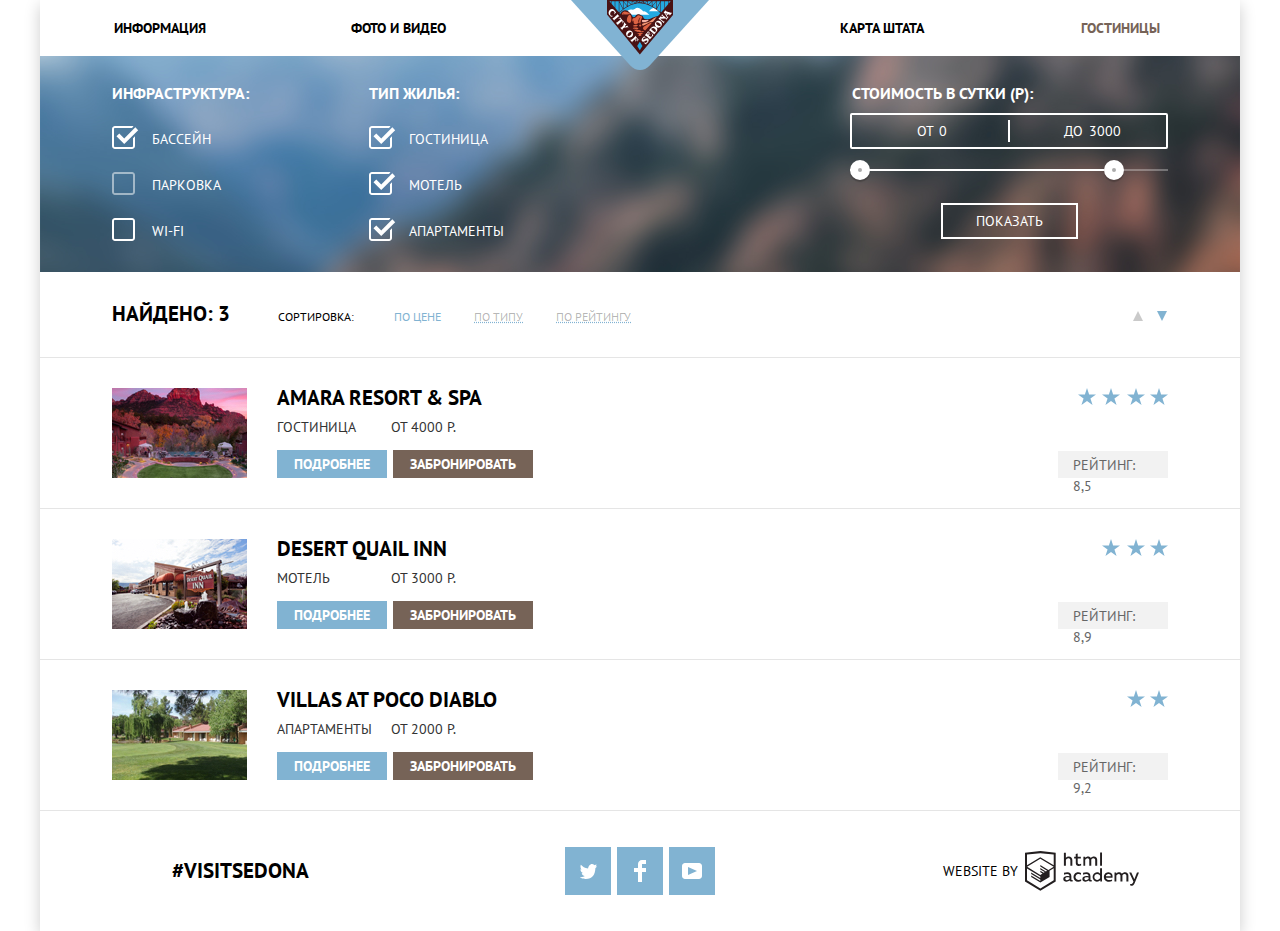
==== commit 03797ab0: "Закончил работу с декоративными элементами." ====
--- a/catalog.html
+++ b/catalog.html
@@ -33,17 +33,25 @@
             <legend>Инфраструктура:</legend>
             <ul class="filter-list">
               <li class="filter-option">
-                <input class="filter-input filter-input-checkbox" type="checkbox" name="pool" id="filter-pool" checked>
-                <label for="filter-pool">Бассейн</label>
-              </li>
-              <li class="filter-option">
-                <input class="filter-input filter-input-checkbox" type="checkbox" name="parking" id="filter-parking"
-                  disabled>
-                <label for="filter-parking">Парковка</label>
-              </li>
-              <li class="filter-option">
-                <input class="filter-input filter-input-checkbox" type="checkbox" name="wi-fi" id="filter-wi-fi">
-                <label for="filter-wi-fi">Wi-Fi</label>
+                <label class="filter-option-label">
+                  <input class="visually-hidden" type="checkbox" name="pool" checked>
+                  <span class="filter-checkbox"></span>
+                  Бассейн
+                </label>
+              </li>
+              <li class="filter-option">
+                <label class="filter-option-label">
+                  <input class="visually-hidden" type="checkbox" name="parking" disabled>
+                  <span class="filter-checkbox"></span>
+                  Парковка
+                </label>
+              </li>
+              <li class="filter-option">
+                <label class="filter-option-label">
+                  <input class="visually-hidden" type="checkbox" name="wi-fi">
+                  <span class="filter-checkbox"></span>
+                  Wi-Fi
+                </label>
               </li>
             </ul>
           </fieldset>
@@ -51,29 +59,43 @@
             <legend>Тип жилья:</legend>
             <ul class="filter-list">
               <li class="filter-option">
-                <input class="filter-input filter-input-checkbox" type="checkbox" name="hotel" id="filter-hotel"
-                  checked>
-                <label for="filter-hotel">Гостиница</label>
-              </li>
-              <li class="filter-option">
-                <input class="filter-input filter-input-checkbox" type="checkbox" name="parking" id="filter-motel"
-                  checked>
-                <label for="filter-motel">Мотель</label>
-              </li>
-              <li class="filter-option">
-                <input class="filter-input filter-input-checkbox" type="checkbox" name="wi-fi" id="filter-apartments"
-                  checked>
-                <label for="filter-apartments">Апартаменты</label>
+                <label class="filter-option-label">
+                  <input class="visually-hidden" type="checkbox" name="hotel" checked>
+                  <span class="filter-checkbox"></span>
+                  Гостиница
+                </label>
+              </li>
+              <li class="filter-option">
+                <label class="filter-option-label">
+                  <input class="visually-hidden" type="checkbox" name="parking" checked>
+                  <span class="filter-checkbox"></span>
+                  Мотель
+                </label>
+              </li>
+              <li class="filter-option">
+                <label class="filter-option-label">
+                  <input class="visually-hidden" type="checkbox" name="wi-fi" checked>
+                  <span class="filter-checkbox"></span>
+                  Апартаменты
+                </label>
               </li>
             </ul>
           </fieldset>
-          <fieldset>
-            <legend>Стоимость в сутки (Р):</legend>
-            <span class="price-from">от <output>0</output></span>
-            <span class="price-to">до <output>3000</output></span>
-            <div class="-slider">Слайдер стоимости</div>
+          <div class="filter-range">
+            <div class="filter-range-title">Стоимость в сутки (р):</div>
+            <div class="price-controls">
+              <label class="min-price">от <input type="text" name="min-price" value="0"></label>
+              <label class="max-price">до <input type="text" name="max-price" value="3000"></label>
+            </div>
+            <div class="range-controls">
+              <div class="scale">
+                <div class="bar"></div>
+              </div>
+              <div class="range-toggle range-toggle-min"></div>
+              <div class="range-toggle range-toggle-max"></div>
+            </div>
             <button class="filters-submit-btn" type="submit">Показать</button>
-          </fieldset>
+          </div>
         </form>
       </div>
       <div class="results">
@@ -83,8 +105,12 @@
           <li class="sort-item"><a class="sort-link sort-link-current" href="#">По цене</a></li>
           <li class="sort-item"><a class="sort-link" href="#">По типу</a></li>
           <li class="sort-item"><a class="sort-link" href="#">По рейтингу</a></li>
-          <li class="sort-item sort-item-btn"><a class="sort-link sort-link-btn sort-link-btn-up" href="#">up</a></li>
-          <li class="sort-item sort-item-btn"><a class="sort-link sort-link-btn sort-link-btn-down" href="#">down</a></li>
+        </ul>
+        <ul class="sort-list up-down">
+          <li class="sort-item sort-item-btn"><a class="sort-link sort-link-btn sort-link-btn-up" href="#"><span class="visually-hidden">По
+                возрастанию</span></a></li>
+          <li class="sort-item sort-item-btn"><a class="sort-link sort-link-btn sort-link-btn-down current" href="#"><span
+                class="visually-hidden">По убыванию</span></a></li>
         </ul>
       </div>
       <section class="hotels">
@@ -108,7 +134,7 @@
               </div>
             </div>
             <p class="hotel-ratings">
-              <span class="hotel-ratings-class">4 звезды</span>
+              <span class="hotel-ratings-class four-stars"><span class="visually-hidden">4 звезды</span></span>
               <span class="hotel-ratings-rate">Рейтинг: <output>8,5</output></span>
             </p>
           </li>
@@ -130,7 +156,7 @@
               </div>
             </div>
             <p class="hotel-ratings">
-              <span class="hotel-ratings-class">3 звезды</span>
+              <span class="hotel-ratings-class three-stars"><span class="visually-hidden">3 звезды</span></span>
               <span class="hotel-ratings-rate">Рейтинг: <output>8,9</output></span>
             </p>
           </li>
@@ -149,11 +175,10 @@
                   <a class="button-more" href="#">Подробнее</a>
                   <a class="button-book" href="#">Забронировать</a>
                 </p>
-                </p>
               </div>
             </div>
             <p class="hotel-ratings">
-              <span class="hotel-ratings-class">2 звезды</span>
+              <span class="hotel-ratings-class two-stars"><span class="visually-hidden">2 звезды</span></span>
               <span class="hotel-ratings-rate">Рейтинг: <output>9,2</output></span>
             </p>
           </li>
--- a/css/style.css
+++ b/css/style.css
@@ -1,5 +1,15 @@
+html {
+  box-sizing: border-box;
+}
+
+*,
+*::before,
+*::after {
+  box-sizing: inherit;
+}
+
 body {
-  font-family: 'PT Sans', Arial, sans-serif;
+  font-family: "PT Sans", "Arial", sans-serif;
   font-size: 14px;
   font-weight: 400;
   line-height: 21px;
@@ -8,11 +18,13 @@
 
   text-transform: uppercase;
 
-  color: #000;
-  background-color: #fff;
-}
-
-.visually-hidden:not(:focus):not(:active) {
+  color: #000000;
+  background-color: #ffffff;
+}
+
+.visually-hidden:not(:focus):not(:active),
+input[type="checkbox"].visually-hidden,
+input[type="radio"].visually-hidden {
   position: absolute;
 
   overflow: hidden;
@@ -50,7 +62,7 @@
   vertical-align: middle;
   text-transform: uppercase;
 
-  color: #fff;
+  color: #ffffff;
   border: none;
 }
 
@@ -67,9 +79,8 @@
 }
 
 .booking-btn:active {
-  color: rgba(255, 255, 255, .3);
+  color: rgba(255, 255, 255, 0.3);
   background-color: #503e33;
-  ;
 }
 
 .wrapper {
@@ -78,7 +89,7 @@
   width: 1200px;
   margin: 0 auto;
 
-  box-shadow: 0 5px 15px 0 rgba(0, 1, 1, .20);
+  box-shadow: 0 5px 15px 0 rgba(0, 1, 1, 0.20);
 }
 
 .navigation {
@@ -88,7 +99,7 @@
 
   position: relative;
 
-  color: #fff;
+  color: #ffffff;
 }
 
 .header-logo {
@@ -125,7 +136,7 @@
 }
 
 .navigation-link {
-  color: #000;
+  color: #000000;
 }
 
 .navigation-link:hover,
@@ -134,7 +145,7 @@
 }
 
 .navigation-link:active {
-  color: rgba(0, 0, 0, .3);
+  color: rgba(0, 0, 0, 0.3);
 }
 
 .navigation-link-current {
@@ -156,7 +167,7 @@
   min-height: 510px;
 
   background-color: #f2f2f2;
-  background-image: url('../img/promo-bg.jpg');
+  background-image: url("../img/promo-bg.jpg");
   background-repeat: no-repeat;
   background-position: 0 -56px;
 }
@@ -166,15 +177,15 @@
 }
 
 .promo::after {
+  content: "";
+
   position: absolute;
   bottom: 0;
 
   width: 1200px;
   height: 57px;
 
-  content: '';
-
-  background-image: url('../img/promo-bg-bottom.svg');
+  background-image: url("data:image/svg+xml,%3Csvg height='57' viewBox='0 0 1200 57' width='1200' xmlns='http://www.w3.org/2000/svg'%3E%3Cpath d='m0 57v-57l250 24v-24l350 57 350-57v24l250-24v57z' fill='%23fff'/%3E%3C/svg%3E");
   background-repeat: no-repeat;
 }
 
@@ -189,7 +200,6 @@
 }
 
 .reasons-intro {
-  box-sizing: border-box;
   width: 520px;
   min-height: 214px;
   margin: auto;
@@ -238,22 +248,22 @@
 }
 
 .reason {
-  box-sizing: border-box;
   width: 400px;
   padding: 48px;
 
-  color: #fff;
+  color: #ffffff;
   background-color: #81b3d2;
 }
 
 .reason-title,
 .reason-number,
 .reason-desc {
-  margin: 0;
+  margin: 0 auto;
   padding: 0;
 }
 
 .reason-title {
+  width: 155px;
   margin-bottom: 22px;
 }
 
@@ -272,7 +282,6 @@
 }
 
 .features-item {
-  box-sizing: border-box;
   max-width: 400px;
   min-height: 330px;
   padding: 56px 50px 50px 50px;
@@ -292,11 +301,11 @@
 }
 
 .feature-title::before {
+  content: "";
+
   position: absolute;
   bottom: 50px;
   left: 50%;
-
-  content: '';
 
   background-repeat: no-repeat;
 }
@@ -306,7 +315,7 @@
   height: 72px;
   margin-left: -37px;
 
-  background-image: url('../img/feature-icon-house.svg');
+  background-image: url("data:image/svg+xml,%3Csvg height='72' viewBox='0 0 75 72' width='75' xmlns='http://www.w3.org/2000/svg'%3E%3Cg fill='%2381b3d2' fill-rule='nonzero'%3E%3Cpath d='m29.656 65.033h16v-23.823h-16zm2.937-20.899h10.125v17.976h-10.125z'/%3E%3Cpath d='m72.771 39.253 2.076-2.068-9.908-9.865v-27.32h-13.812v13.567l-13.627-13.567-37.348 37.185 2.077 2.068 7.832-7.795v37.618h-3.937v2.924h63.875v-2.924h-5.059v-37.618zm-10.769 29.823h-49.003v-40.542l24.501-24.385 24.502 24.385zm0-44.682-7.938-7.902v-13.568h7.938z'/%3E%3Cpath d='m29.906 27.08c0 4.261 3.47 7.713 7.75 7.713 4.279 0 7.75-3.452 7.75-7.713 0-4.259-3.471-7.713-7.75-7.713-4.281 0-7.75 3.454-7.75 7.713zm7.75-4.945c2.744 0 4.969 2.214 4.969 4.945 0 2.732-2.225 4.948-4.969 4.948-2.746 0-4.97-2.216-4.97-4.948 0-2.731 2.225-4.945 4.97-4.945zm-20.595 19.075h3v3.919h-3zm5.938 0h3v3.919h-3zm-5.938 5.972h3v3.919h-3zm5.938 0h3v3.919h-3zm25.999-5.972h3v3.919h-3zm5.938 0h3v3.919h-3zm-5.938 5.972h3v3.919h-3zm5.938 0h3v3.919h-3z'/%3E%3C/g%3E%3C/svg%3E");
 }
 
 .features-item:nth-of-type(2) .feature-title::before {
@@ -314,7 +323,7 @@
   height: 70px;
   margin-left: -37px;
 
-  background-image: url('../img/feature-icon-food.svg');
+  background-image: url("data:image/svg+xml,%3Csvg height='70' viewBox='0 0 75 70' width='75' xmlns='http://www.w3.org/2000/svg'%3E%3Cg fill='%2381b3d2' fill-rule='nonzero'%3E%3Cpath d='m70.854 46.71h-65.803c-2.274 0-4.135 1.94-4.135 4.313v3.504c0 2.372 1.861 4.313 4.135 4.313h.93v1.053c0 5.536 4.341 10.065 9.648 10.065h44.646c5.306 0 9.648-4.529 9.648-10.065v-1.053h.93c2.274 0 4.135-1.941 4.135-4.313v-3.504c0-2.373-1.86-4.313-4.134-4.313zm-3.848 13.184c0 3.871-3.019 7.021-6.73 7.021h-44.647c-3.711 0-6.731-3.15-6.731-7.021v-1.053h58.107v1.053zm5.065-5.367c0 .688-.558 1.271-1.218 1.271h-65.802c-.66 0-1.217-.582-1.217-1.271v-3.504c0-.688.558-1.271 1.217-1.271h65.802c.66 0 1.218.582 1.218 1.271zm-55.437-16.121 5.323 4.059 5.326-4.059 5.328 4.059 5.328-4.059 5.328 4.059 5.329-4.059 5.327 4.059 5.33-4.06 5.336 4.059 6.194-4.712-1.72-2.459-4.474 3.403-5.336-4.057-5.33 4.056-5.327-4.057-5.329 4.057-5.328-4.057-5.328 4.057-5.328-4.057-5.325 4.057-5.323-4.057-5.327 4.057-4.467-3.401-1.721 2.457 6.188 4.714zm-7.656-6.862h60.877c.041-.619.069-1.241.069-1.87 0-.394-.016-.783-.032-1.173-.665-15.844-14.706-28.501-31.94-28.501-17.233 0-31.275 12.657-31.939 28.501-.017.39-.032.78-.032 1.173 0 .629.028 1.251.07 1.87zm28.974-28.501c15.591 0 28.35 11.316 29.021 25.458h-58.042c.673-14.142 13.43-25.458 29.021-25.458z'/%3E%3Cellipse cx='37.952' cy='15.26' rx='1.945' ry='2.03'/%3E%3Cellipse cx='30.172' cy='10.23' rx='1.946' ry='2.03'/%3E%3Cellipse cx='45.732' cy='10.23' rx='1.946' ry='2.03'/%3E%3C/g%3E%3C/svg%3E");
 }
 
 .features-item:nth-of-type(3) .feature-title::before {
@@ -322,17 +331,16 @@
   height: 76px;
   margin-left: -32px;
 
-  background-image: url('../img/feature-icon-present.svg');
+  background-image: url("data:image/svg+xml,%3Csvg height='76' viewBox='0 0 64 76' width='64' xmlns='http://www.w3.org/2000/svg'%3E%3Cpath d='m61.097 23.501h-24.785c13.813-6.899 14.917-11.251 14.408-13.685-1.162-3.963-5.692-7.023-10.002-5.407-5.569 2.089-7.137 10.388-8.644 16.387-1.924-6.07-3.784-13.814-8.136-17.737-1.261-1.138-3.095-2.264-5.763-2.028-4.026.356-9.802 5.382-7.458 10.981 2.251 5.378 9.687 8.777 14.578 11.489h-22.416c-1.58545102.0016342-2.87184926 1.2835643-2.879 2.869v11.322c.00715074 1.5854357 1.29354898 2.8673658 2.879 2.869h.274v36.439h57.841v-36.439h.103c1.5858412-.0010844 2.872847-1.2831745 2.88-2.869v-11.322c-.007153-1.5858255-1.2941588-2.8679156-2.88-2.869zm-18.684-16.557c2.103-.31 4.982 1.299 5.255 3.209.393 2.756-3.4 5.255-5.086 6.421-2.523 1.744-4.928 2.643-7.287 4.055.884-3.69 2.549-13.011 7.118-13.685zm-22.882 9.968c-2.225-1.485-6.544-4.431-6.44-7.771.112-3.595 5.743-6.57 8.814-3.886 3.856 3.371 5.713 11.105 7.119 16.557-3.249-1.539-6.328-2.788-9.493-4.9zm5.972 57.114h-19.367v-33.465h19.368v33.465zm0-36.502h-22.457v-10.986h22.457zm10.157 0v36.503h-7.174v-47.489h7.174zm22.351 36.502h-19.367v-33.465h19.367zm2.92-36.502h-22.287v-10.986h22.287z' fill='%2381b3d2' fill-rule='evenodd' transform='translate(0 -1)'/%3E%3C/svg%3E");
 }
 
 .reasons-item-bottom {
   display: block;
 
-  box-sizing: border-box;
   width: 400px;
   padding: 48px 60px;
 
-  background-color: #eee;
+  background-color: #eeeeee;
 }
 
 .booking-block {
@@ -365,14 +373,13 @@
   position: absolute;
   left: 50%;
 
-  box-sizing: border-box;
   width: 568px;
   min-height: 395px;
   margin-left: -284px;
   padding: 55px;
 
-  background-color: #fff;
-  box-shadow: 0 7px 15px 0 rgba(0, 1, 1, .15);
+  background-color: #ffffff;
+  box-shadow: 0 7px 15px 0 rgba(0, 1, 1, 0.15);
 }
 
 .booking-form {
@@ -388,27 +395,23 @@
 }
 
 .booking-form-item {
-  position: relative;
-
-  margin: 0;
-  margin-bottom: 29px;
+  display: flex;
+  align-items: center;
+
+  margin: 0;
+  margin-bottom: 30px;
 }
 
 .booking-form-item label {
-  display: inline-block;
-
-  width: 108px;
+  width: 111px;
 }
 
 .booking-form-item input {
   font: inherit;
 
-  display: inline-block;
-
-  box-sizing: border-box;
-  width: 346px;
+  width: 308px;
   height: 38px;
-  padding: 6px 12px 6px 12px;
+  padding: 6px 12px;
 
   text-transform: uppercase;
 
@@ -416,46 +419,93 @@
   background-color: #f2f2f2;
 }
 
-.booking-form-item:not(.small-item)::after {
-  position: absolute;
-  top: 8px;
-  right: 8px;
-
-  display: block;
-
-  width: 21px;
-  height: 23px;
-
-  content: '';
-
-  background-image: url('../img/calendar-icon.svg');
-  background-repeat: no-repeat;
-}
-
 .booking-form-item input:hover {
   background-color: #ebebeb;
 }
 
 .booking-form-item input:focus {
-  background-color: #fff;
+  background-color: #ffffff;
 }
 
 .small-item {
-  margin-bottom: 55px;
-}
-
-.small-item label {
-  width: 110px;
+  margin-bottom: 53px;
 }
 
 .small-item:last-of-type label {
-  width: 61px;
+  width: 64px;
 }
 
 .small-item input {
-  width: 114px;
+  width: 38px;
+  padding: 6px;
 
   text-align: center;
+}
+
+.btn {
+  position: relative;
+
+  width: 38px;
+  height: 38px;
+
+  border: 2px solid #f2f2f2;
+  background-color: #f2f2f2;
+}
+
+.btn-calendar::after {
+  content: "";
+
+  position: absolute;
+  right: 6px;
+  bottom: 6px;
+
+  width: 21px;
+  height: 22px;
+
+  background-image: url("data:image/svg+xml,%3Csvg height='22' viewBox='0 0 21 22' width='21' xmlns='http://www.w3.org/2000/svg'%3E%3Cg fill='%23a9a9a9' fill-rule='nonzero' transform='translate(0 -1)'%3E%3Cpath d='m19.251 3.025h-2.845v-1.377c0-.381-.294-.689-.656-.689-.363 0-.656.308-.656.689v1.377h-3.938v-1.377c0-.381-.294-.689-.655-.689-.363 0-.657.308-.657.689v1.377h-3.938v-1.377c0-.381-.294-.689-.656-.689-.363 0-.657.308-.657.689v1.377h-2.843c-.966 0-1.75.822-1.75 1.837v16.302c0 1.015.784 1.836 1.75 1.836h17.501c.966 0 1.749-.821 1.749-1.836v-16.302c0-1.015-.783-1.837-1.749-1.837zm.437 18.139c.0029535.1188271-.0414365.2339571-.1233975.3200442-.0819609.0860872-.1947737.136074-.3136025.1389558h-17.501c-.24736823-.0065476-.44303574-.2115964-.438-.459v-16.302c-.00503574-.24740362.19063177-.45245245.438-.459h2.844v1.378c0 .381.294.689.657.689.362 0 .656-.308.656-.689v-1.378h3.938v1.378c0 .381.294.689.657.689.361 0 .655-.308.655-.689v-1.378h3.938v1.378c0 .381.293.689.656.689.362 0 .656-.308.656-.689v-1.378h2.845c.241 0 .437.206.437.459v16.302z'/%3E%3Cpath d='m4.594 9.225h2.625v2.066h-2.625zm0 3.443h2.625v2.067h-2.625zm0 3.444h2.625v2.066h-2.625zm4.594 0h2.625v2.066h-2.625zm0-3.444h2.625v2.067h-2.625zm0-3.443h2.625v2.066h-2.625zm4.593 6.887h2.625v2.066h-2.625zm0-3.444h2.625v2.067h-2.625zm0-3.443h2.625v2.066h-2.625z'/%3E%3C/g%3E%3C/svg%3E");
+  background-repeat: no-repeat;
+}
+
+.btn-calendar:hover::after,
+.btn-calendar:focus::after {
+  background-image: url("data:image/svg+xml,%3Csvg height='22' viewBox='0 0 21 22' width='21' xmlns='http://www.w3.org/2000/svg'%3E%3Cg transform='translate(0 -1)'%3E%3Cpath d='m19.251 3.025h-2.845v-1.377c0-.381-.294-.689-.656-.689-.363 0-.656.308-.656.689v1.377h-3.938v-1.377c0-.381-.294-.689-.655-.689-.363 0-.657.308-.657.689v1.377h-3.938v-1.377c0-.381-.294-.689-.656-.689-.363 0-.657.308-.657.689v1.377h-2.843c-.966 0-1.75.822-1.75 1.837v16.302c0 1.015.784 1.836 1.75 1.836h17.501c.966 0 1.749-.821 1.749-1.836v-16.302c0-1.015-.783-1.837-1.749-1.837zm.437 18.139c.0029535.1188271-.0414365.2339571-.1233975.3200442-.0819609.0860872-.1947737.136074-.3136025.1389558h-17.501c-.24736823-.0065476-.44303574-.2115964-.438-.459v-16.302c-.00503574-.24740362.19063177-.45245245.438-.459h2.844v1.378c0 .381.294.689.657.689.362 0 .656-.308.656-.689v-1.378h3.938v1.378c0 .381.294.689.657.689.361 0 .655-.308.655-.689v-1.378h3.938v1.378c0 .381.293.689.656.689.362 0 .656-.308.656-.689v-1.378h2.845c.241 0 .437.206.437.459v16.302z'/%3E%3Cpath d='m4.594 9.225h2.625v2.066h-2.625zm0 3.443h2.625v2.067h-2.625zm0 3.444h2.625v2.066h-2.625zm4.594 0h2.625v2.066h-2.625zm0-3.444h2.625v2.067h-2.625zm0-3.443h2.625v2.066h-2.625zm4.593 6.887h2.625v2.066h-2.625zm0-3.444h2.625v2.067h-2.625zm0-3.443h2.625v2.066h-2.625z'/%3E%3C/g%3E%3C/svg%3E");
+  background-repeat: no-repeat;
+}
+
+.btn-calendar:active::after {
+  background-image: url("data:image/svg+xml,%3Csvg height='22' viewBox='0 0 21 22' width='21' xmlns='http://www.w3.org/2000/svg'%3E%3Cg fill='%2381b3d2' transform='translate(0 -1)'%3E%3Cpath d='m19.251 3.025h-2.845v-1.377c0-.381-.294-.689-.656-.689-.363 0-.656.308-.656.689v1.377h-3.938v-1.377c0-.381-.294-.689-.655-.689-.363 0-.657.308-.657.689v1.377h-3.938v-1.377c0-.381-.294-.689-.656-.689-.363 0-.657.308-.657.689v1.377h-2.843c-.966 0-1.75.822-1.75 1.837v16.302c0 1.015.784 1.836 1.75 1.836h17.501c.966 0 1.749-.821 1.749-1.836v-16.302c0-1.015-.783-1.837-1.749-1.837zm.437 18.139c.0029535.1188271-.0414365.2339571-.1233975.3200442-.0819609.0860872-.1947737.136074-.3136025.1389558h-17.501c-.24736823-.0065476-.44303574-.2115964-.438-.459v-16.302c-.00503574-.24740362.19063177-.45245245.438-.459h2.844v1.378c0 .381.294.689.657.689.362 0 .656-.308.656-.689v-1.378h3.938v1.378c0 .381.294.689.657.689.361 0 .655-.308.655-.689v-1.378h3.938v1.378c0 .381.293.689.656.689.362 0 .656-.308.656-.689v-1.378h2.845c.241 0 .437.206.437.459v16.302z'/%3E%3Cpath d='m4.594 9.225h2.625v2.066h-2.625zm0 3.443h2.625v2.067h-2.625zm0 3.444h2.625v2.066h-2.625zm4.594 0h2.625v2.066h-2.625zm0-3.444h2.625v2.067h-2.625zm0-3.443h2.625v2.066h-2.625zm4.593 6.887h2.625v2.066h-2.625zm0-3.444h2.625v2.067h-2.625zm0-3.443h2.625v2.066h-2.625z'/%3E%3C/g%3E%3C/svg%3E");
+  background-repeat: no-repeat;
+}
+
+.btn-minus::before,
+.btn-plus::before,
+.btn-plus::after {
+  content: "";
+
+  position: absolute;
+  top: 15px;
+  left: 12px;
+
+  width: 11px;
+  height: 3px;
+
+  background-color: #a9a9a9;
+}
+
+.btn-plus::after {
+  transform: rotate(90deg);
+}
+
+.btn-count:hover::before,
+.btn-count:hover::after,
+.btn-count:focus::before,
+.btn-count:focus::after {
+  background-color: #000000;
+}
+
+.btn-count:active::before,
+.btn-count:active::after {
+  background-color: #81b3d1;
 }
 
 .booking-submit-btn {
@@ -471,15 +521,16 @@
 }
 
 .booking-submit-btn:active {
-  color: rgba(255, 255, 255, .3);
+  color: rgba(255, 255, 255, 0.3);
   background-color: #5496bd;
 }
 
 .filters {
-  color: #fff;
+  color: #ffffff;
   background-color: #86a3c1;
-  background-image: url('../img/filters-bg.png');
+  background-image: url("../img/filters-bg.png");
   background-repeat: no-repeat;
+  background-position: 0 -57px;
 }
 
 .filter fieldset {
@@ -498,20 +549,13 @@
   font-weight: 700;
   line-height: 21px;
 
-  color: #fff;
+  color: #ffffff;
 }
 
 .filter {
   display: flex;
 
-  box-sizing: border-box;
-  min-height: 217px;
-  padding: 27px 72px 0 72px;
-}
-
-.filter fieldset:last-of-type {
-  margin-right: 0;
-  margin-left: auto;
+  padding: 27px 72px 5px 72px;
 }
 
 .filter-list {
@@ -519,18 +563,158 @@
   padding: 0;
 
   list-style: none;
-}
-
-.filter-option label {
-  margin-left: 23px;
 }
 
 .filter-option {
   margin-bottom: 25px;
 }
 
-.filter-input:disabled+label {
-  opacity: .5;
+.filter-option-label {
+  position: relative;
+
+  padding-left: 40px;
+
+  cursor: pointer;
+}
+
+.filter-option-label input[type="checkbox"] + .filter-checkbox {
+  position: absolute;
+  top: 0;
+  left: 0;
+
+  width: 27px;
+  height: 23px;
+  margin-top: -4px;
+
+  background-image: url("data:image/svg+xml,%3Csvg height='23' viewBox='0 0 23 23' width='23' xmlns='http://www.w3.org/2000/svg'%3E%3Cpath d='m20 2c.542 0 1 .458 1 1v17c0 .542-.458 1-1 1h-17c-.542 0-1-.458-1-1v-17c0-.542.458-1 1-1zm0-2h-17c-1.65 0-3 1.35-3 3v17c0 1.65 1.35 3 3 3h17c1.65 0 3-1.35 3-3v-17c0-1.65-1.35-3-3-3z' fill='%23fff'/%3E%3C/svg%3E");
+  background-repeat: no-repeat;
+}
+
+.filter-option-label input[type="checkbox"]:checked + .filter-checkbox {
+  background-image: url("data:image/svg+xml,%3Csvg height='23' viewBox='0 0 27 23' width='27' xmlns='http://www.w3.org/2000/svg'%3E%3Cg fill='%23fff' fill-rule='nonzero'%3E%3Cpath d='m7.285 7.486-2.829 2.829 7.783 7.783 13.932-13.932-2.828-2.829-11.104 11.102z'/%3E%3Cpath d='m21 20c0 .542-.458 1-1 1h-17c-.542 0-1-.458-1-1v-17c0-.542.458-1 1-1h16.908l1.585-1.585c-.4519846-.26845822-.9673109-.41170031-1.493-.415h-17c-1.65 0-3 1.35-3 3v17c0 1.65 1.35 3 3 3h17c1.65 0 3-1.35 3-3v-9.829l-2 2z'/%3E%3C/g%3E%3C/svg%3E");
+}
+
+.filter-option-label input[type="checkbox"]:disabled + .filter-checkbox {
+  opacity: 0.5;
+}
+
+.filter-range {
+  width: 318px;
+  margin-left: auto;
+
+  text-transform: uppercase;
+
+  color: #ffffff;
+}
+
+.filter-range-title {
+  font-size: 16px;
+  font-weight: 600;
+  line-height: 21px;
+
+  margin-bottom: 9px;
+  padding-left: 2px;
+}
+
+.price-controls {
+  font-size: 0;
+
+  position: relative;
+
+  height: 36px;
+  margin-bottom: 20px;
+
+  border: 2px solid #ffffff;
+  border-radius: 2px;
+}
+
+.price-controls::after {
+  content: "";
+
+  position: absolute;
+  top: 50%;
+  left: 50%;
+
+  width: 2px;
+  height: 22px;
+
+  transform: translate(-50%, -50%);
+
+  background: #ffffff;
+  background: #ffffff;
+}
+
+.price-controls label {
+  font-size: 14px;
+  line-height: 21px;
+
+  display: inline-block;
+
+  cursor: pointer;
+  vertical-align: top;
+}
+
+.price-controls .min-price,
+.price-controls .max-price {
+  width: 147px;
+  padding: 5px 0 0 65px;
+}
+
+.price-controls input {
+  font: inherit;
+
+  width: 50px;
+  margin: 0;
+
+  color: inherit;
+  border: none;
+  background: none;
+}
+
+.range-controls {
+  position: relative;
+
+  margin-bottom: 32px;
+}
+
+.range-controls .scale {
+  height: 2px;
+
+  background: rgba(255, 255, 255, 0.3);
+}
+
+.range-controls .bar {
+  width: 80%;
+  height: 2px;
+
+  background: #ffffff;
+}
+
+.range-toggle {
+  position: absolute;
+  top: -9px;
+
+  width: 20px;
+  height: 20px;
+
+  cursor: pointer;
+
+  border: 8px solid #ffffff;
+  border-radius: 50%;
+  background: #ababab;
+  box-shadow: 0 2px 1px 0 rgba(0, 1, 1, 0.2);
+}
+
+.range-toggle:hover {
+  background: #1c4f80;
+}
+
+.range-toggle-min {
+  left: 0;
+}
+
+.range-toggle-max {
+  left: 80%;
 }
 
 .filters-submit-btn {
@@ -539,19 +723,24 @@
   font-weight: 400;
   line-height: 21px;
 
+  display: block;
+
+  width: 137px;
+  height: 36px;
+  margin: 0 auto;
+
   text-align: center;
-  vertical-align: middle;
   text-transform: uppercase;
 
-  color: #fff;
-  border: 2px solid #fff;
+  color: #ffffff;
+  border: 2px solid #ffffff;
   background-color: rgba(134, 163, 193, 0);
 }
 
 .filters-submit-btn:hover,
 .filters-submit-btn:focus {
-  color: #000;
-  background: #fff;
+  color: #000000;
+  background: #ffffff;
 }
 
 .results {
@@ -561,7 +750,6 @@
   display: flex;
   align-items: baseline;
 
-  box-sizing: border-box;
   min-height: 86px;
   padding: 24px 72px 0 72px;
 
@@ -586,10 +774,14 @@
   margin-right: 33px;
 }
 
+.up-down {
+  margin-left: auto;
+}
+
 .sort-link {
   text-decoration: underline dotted;
 
-  color: rgba(0, 0, 0, .3);
+  color: rgba(0, 0, 0, 0.3);
 
   text-decoration-color: #81b3d2;
 }
@@ -602,7 +794,7 @@
 .sort-link:active {
   text-decoration: none;
 
-  color: #000;
+  color: #000000;
 }
 
 .sort-link-current {
@@ -611,9 +803,47 @@
   color: #81b3d2;
 }
 
-.hotel-ratings-rate {
-  color: #666;
-  background-color: #f2f2f2;
+.sort-item-btn {
+  margin: 0 1px 0 13px;
+}
+
+.sort-link-btn {
+  font-size: 0;
+
+  display: inline-block;
+
+  width: 10px;
+  height: 10px;
+  margin: 0;
+  padding: 0;
+
+  border: 10px solid #cacaca;
+  border-right-width: 5px;
+  border-right-color: transparent;
+  border-left-width: 5px;
+  border-left-color: transparent;
+}
+
+.sort-link-btn:hover,
+.sort-link-btn:focus {
+  border-color: #000000;
+  border-right-color: transparent;
+  border-left-color: transparent;
+}
+
+.current,
+.sort-link-btn:active {
+  border-color: #81b3d1;
+  border-right-color: transparent;
+  border-left-color: transparent;
+}
+
+.sort-link-btn-up {
+  border-top-width: 0;
+}
+
+.sort-link-btn-down {
+  border-bottom-width: 0;
 }
 
 .hotels-list {
@@ -629,7 +859,6 @@
 .hotels-item {
   display: flex;
 
-  box-sizing: border-box;
   min-height: 150px;
   margin: 0;
   padding: 30px 72px;
@@ -647,7 +876,7 @@
   margin: 0;
   padding: 0;
 
-  color: #333;
+  color: #333333;
 }
 
 .hotel-name {
@@ -660,7 +889,7 @@
   font-weight: 700;
   line-height: 26px;
 
-  color: #000;
+  color: #000000;
 }
 
 .hotel-name a:hover,
@@ -669,13 +898,14 @@
 }
 
 .hotel-name a:active {
-  color: rgba(0, 0, 0, .3);
+  color: rgba(0, 0, 0, 0.3);
 }
 
 .hotel-type {
   display: inline-block;
+
+  width: 110px;
   margin-bottom: 16px;
-  width: 110px;
 }
 
 .hotel-info-buttons {
@@ -685,14 +915,16 @@
 .button-more,
 .button-book {
   font-weight: 700;
+
   padding: 5px 17px;
 
-  color: #fff;
+  color: #ffffff;
 }
 
 .button-more {
+  margin-right: 2px;
+
   background-color: #81b3d2;
-  margin-right: 2px;
 }
 
 .button-more:hover,
@@ -701,7 +933,7 @@
 }
 
 .button-more:active {
-  color: rgba(255, 255, 255, .3);
+  color: rgba(255, 255, 255, 0.3);
   background-color: #5496bd;
 }
 
@@ -715,12 +947,79 @@
 }
 
 .button-book:active {
-  color: rgba(255, 255, 255, .3);
+  color: rgba(255, 255, 255, 0.3);
   background-color: #503e33;
 }
 
 .hotel-ratings {
+  display: flex;
+  align-items: flex-end;
+  flex-direction: column;
+  justify-content: space-between;
+
+  margin: 0;
   margin-left: auto;
+}
+
+.hotel-ratings-class {
+  position: relative;
+}
+
+.hotel-ratings-class::after {
+  content: "";
+
+  position: absolute;
+  top: 0;
+  right: 0;
+
+  width: 114px;
+  height: 17px;
+
+  background-repeat: no-repeat;
+}
+
+.one-star::after {
+  background-image: url("data:image/svg+xml,%3Csvg height='17' viewBox='0 0 18 17' width='18' xmlns='http://www.w3.org/2000/svg'%3E%3Cpath d='m9.002 0 2.126 6.494h6.877l-5.564 4.012 2.125 6.494-5.564-4.013-5.564 4.013 2.126-6.494-5.564-4.012h6.878z' fill='%2381b3d2'/%3E%3C/svg%3E");
+  background-position: 96px;
+}
+
+.two-stars::after {
+  background-image: url("data:image/svg+xml,%3Csvg height='17' viewBox='0 0 18 17' width='18' xmlns='http://www.w3.org/2000/svg'%3E%3Cpath d='m9.002 0 2.126 6.494h6.877l-5.564 4.012 2.125 6.494-5.564-4.013-5.564 4.013 2.126-6.494-5.564-4.012h6.878z' fill='%2381b3d2'/%3E%3C/svg%3E"),
+  url("data:image/svg+xml,%3Csvg height='17' viewBox='0 0 18 17' width='18' xmlns='http://www.w3.org/2000/svg'%3E%3Cpath d='m9.002 0 2.126 6.494h6.877l-5.564 4.012 2.125 6.494-5.564-4.013-5.564 4.013 2.126-6.494-5.564-4.012h6.878z' fill='%2381b3d2'/%3E%3C/svg%3E");
+  background-position: 96px, 73px;
+}
+
+.three-stars::after {
+  background-image: url("data:image/svg+xml,%3Csvg height='17' viewBox='0 0 18 17' width='18' xmlns='http://www.w3.org/2000/svg'%3E%3Cpath d='m9.002 0 2.126 6.494h6.877l-5.564 4.012 2.125 6.494-5.564-4.013-5.564 4.013 2.126-6.494-5.564-4.012h6.878z' fill='%2381b3d2'/%3E%3C/svg%3E"),
+  url("data:image/svg+xml,%3Csvg height='17' viewBox='0 0 18 17' width='18' xmlns='http://www.w3.org/2000/svg'%3E%3Cpath d='m9.002 0 2.126 6.494h6.877l-5.564 4.012 2.125 6.494-5.564-4.013-5.564 4.013 2.126-6.494-5.564-4.012h6.878z' fill='%2381b3d2'/%3E%3C/svg%3E"),
+  url("data:image/svg+xml,%3Csvg height='17' viewBox='0 0 18 17' width='18' xmlns='http://www.w3.org/2000/svg'%3E%3Cpath d='m9.002 0 2.126 6.494h6.877l-5.564 4.012 2.125 6.494-5.564-4.013-5.564 4.013 2.126-6.494-5.564-4.012h6.878z' fill='%2381b3d2'/%3E%3C/svg%3E");
+  background-position: 96px, 73px, 48px;
+}
+
+.four-stars::after {
+  background-image: url("data:image/svg+xml,%3Csvg height='17' viewBox='0 0 18 17' width='18' xmlns='http://www.w3.org/2000/svg'%3E%3Cpath d='m9.002 0 2.126 6.494h6.877l-5.564 4.012 2.125 6.494-5.564-4.013-5.564 4.013 2.126-6.494-5.564-4.012h6.878z' fill='%2381b3d2'/%3E%3C/svg%3E"),
+  url("data:image/svg+xml,%3Csvg height='17' viewBox='0 0 18 17' width='18' xmlns='http://www.w3.org/2000/svg'%3E%3Cpath d='m9.002 0 2.126 6.494h6.877l-5.564 4.012 2.125 6.494-5.564-4.013-5.564 4.013 2.126-6.494-5.564-4.012h6.878z' fill='%2381b3d2'/%3E%3C/svg%3E"),
+  url("data:image/svg+xml,%3Csvg height='17' viewBox='0 0 18 17' width='18' xmlns='http://www.w3.org/2000/svg'%3E%3Cpath d='m9.002 0 2.126 6.494h6.877l-5.564 4.012 2.125 6.494-5.564-4.013-5.564 4.013 2.126-6.494-5.564-4.012h6.878z' fill='%2381b3d2'/%3E%3C/svg%3E"),
+  url("data:image/svg+xml,%3Csvg height='17' viewBox='0 0 18 17' width='18' xmlns='http://www.w3.org/2000/svg'%3E%3Cpath d='m9.002 0 2.126 6.494h6.877l-5.564 4.012 2.125 6.494-5.564-4.013-5.564 4.013 2.126-6.494-5.564-4.012h6.878z' fill='%2381b3d2'/%3E%3C/svg%3E");
+  background-position: 96px, 73px, 48px, 24px;
+}
+
+.five-stars::after {
+  background-image: url("data:image/svg+xml,%3Csvg height='17' viewBox='0 0 18 17' width='18' xmlns='http://www.w3.org/2000/svg'%3E%3Cpath d='m9.002 0 2.126 6.494h6.877l-5.564 4.012 2.125 6.494-5.564-4.013-5.564 4.013 2.126-6.494-5.564-4.012h6.878z' fill='%2381b3d2'/%3E%3C/svg%3E"),
+  url("data:image/svg+xml,%3Csvg height='17' viewBox='0 0 18 17' width='18' xmlns='http://www.w3.org/2000/svg'%3E%3Cpath d='m9.002 0 2.126 6.494h6.877l-5.564 4.012 2.125 6.494-5.564-4.013-5.564 4.013 2.126-6.494-5.564-4.012h6.878z' fill='%2381b3d2'/%3E%3C/svg%3E"),
+  url("data:image/svg+xml,%3Csvg height='17' viewBox='0 0 18 17' width='18' xmlns='http://www.w3.org/2000/svg'%3E%3Cpath d='m9.002 0 2.126 6.494h6.877l-5.564 4.012 2.125 6.494-5.564-4.013-5.564 4.013 2.126-6.494-5.564-4.012h6.878z' fill='%2381b3d2'/%3E%3C/svg%3E"),
+  url("data:image/svg+xml,%3Csvg height='17' viewBox='0 0 18 17' width='18' xmlns='http://www.w3.org/2000/svg'%3E%3Cpath d='m9.002 0 2.126 6.494h6.877l-5.564 4.012 2.125 6.494-5.564-4.013-5.564 4.013 2.126-6.494-5.564-4.012h6.878z' fill='%2381b3d2'/%3E%3C/svg%3E"),
+  url("data:image/svg+xml,%3Csvg height='17' viewBox='0 0 18 17' width='18' xmlns='http://www.w3.org/2000/svg'%3E%3Cpath d='m9.002 0 2.126 6.494h6.877l-5.564 4.012 2.125 6.494-5.564-4.013-5.564 4.013 2.126-6.494-5.564-4.012h6.878z' fill='%2381b3d2'/%3E%3C/svg%3E");
+  background-position: 96px, 73px, 48px, 24px, 1px;
+}
+
+.hotel-ratings-rate {
+  width: 110px;
+  height: 27px;
+  padding: 4px 12px 3px 15px;
+
+  color: #666666;
+  background-color: #f2f2f2;
 }
 
 .footer {
@@ -732,14 +1031,13 @@
 
   padding: 36px 101px;
 
-  background-color: rgba(255, 255, 255, .9);
+  background-color: rgba(255, 255, 255, 0.9);
 }
 
 .index-footer {
   position: absolute;
   bottom: 6px;
 
-  box-sizing: border-box;
   width: 1200px;
 }
 
@@ -747,12 +1045,11 @@
   font-size: 21px;
   font-weight: 700;
 
-  box-sizing: border-box;
   width: 200px;
   margin: 0;
   padding-left: 31px;
 
-  color: #000;
+  color: #000000;
 }
 
 .social-list {
@@ -777,48 +1074,48 @@
   width: 46px;
   height: 48px;
 
-  color: #fff;
+  color: #ffffff;
   background-color: #81b3d2;
 }
 
 .social-button::after {
-  position: absolute;
-
-  content: '';
+  content: "";
+
+  position: absolute;
 }
 
 .social-button.twitter::after {
   width: 17px;
   height: 15px;
 
-  background-image: url('../img/twitter-icon.svg');
+  background-image: url("data:image/svg+xml,%3Csvg height='15' viewBox='0 0 17 15' width='17' xmlns='http://www.w3.org/2000/svg'%3E%3Cpath d='m10.95 1.144c1.685-.496 2.984.27 3.577 1.179.673-.231 1.331-.481 2.011-.708-.0131077.6863655-.3263164 1.33251829-.857 1.768.685.17 1.304-.491 1.304-.491-.169 1-1.006 1.788-1.563 2.024-.231 6.75-3.175 11.217-10.077 11.082h-.446c-.41 0-4.164-.46-4.898-1.887 2.271.196 3.893-.422 4.693-1.177-.96-.3-2.679-.477-2.979-2.95.349.106.564.228 1.19.119-1.2-.856-2.531-1.573-2.457-3.773.285.328 1.067.536 1.34.472-.703-.241-1.97-3.36-.894-4.952 1.818 1.854 3.735 3.606 7.152 3.773.208-2.293 1.137-3.83 2.904-4.479z' fill='%23fff' transform='translate(0 -1)'/%3E%3C/svg%3E");
 }
 
 .social-button.facebook::after {
   width: 12px;
   height: 22px;
 
-  background-image: url('../img/facebook-icon.svg');
+  background-image: url("data:image/svg+xml,%3Csvg height='22' viewBox='0 0 12 22' width='12' xmlns='http://www.w3.org/2000/svg'%3E%3Cpath d='m12 4v-4h-4c-2.209139 0-4 1.790861-4 4v4h-4v4h4v10h4v-10h4v-4h-4v-4z' fill='%23fff'/%3E%3C/svg%3E");
 }
 
 .social-button.youtube::after {
   width: 20px;
   height: 16px;
 
-  background-image: url('../img/youtube-icon.svg');
+  background-image: url("data:image/svg+xml,%3Csvg height='16' viewBox='0 0 20 16' width='20' xmlns='http://www.w3.org/2000/svg'%3E%3Cpath d='m17 0h-14c-1.65 0-3 1.35-3 3v10c0 1.65 1.35 3 3 3h14c1.65 0 3-1.35 3-3v-10c0-1.65-1.35-3-3-3zm-10.973 11.998v-7.996l8.987 3.998z' fill='%23fff'/%3E%3C/svg%3E");
 }
 
 .social-button:active::after {
-  opacity: .3;
+  opacity: 0.3;
 }
 
 .social-button:hover {
-  color: #fff;
+  color: #ffffff;
   background-color: #669ec0;
 }
 
 .social-button:active {
-  color: rgba(255, 255, 255, .3);
+  color: rgba(255, 255, 255, 0.3);
   background-color: #5496bd;
 }
 
@@ -827,7 +1124,6 @@
   align-items: center;
   justify-content: space-between;
 
-  box-sizing: border-box;
   width: 200px;
   margin: 0;
   padding-left: 4px;
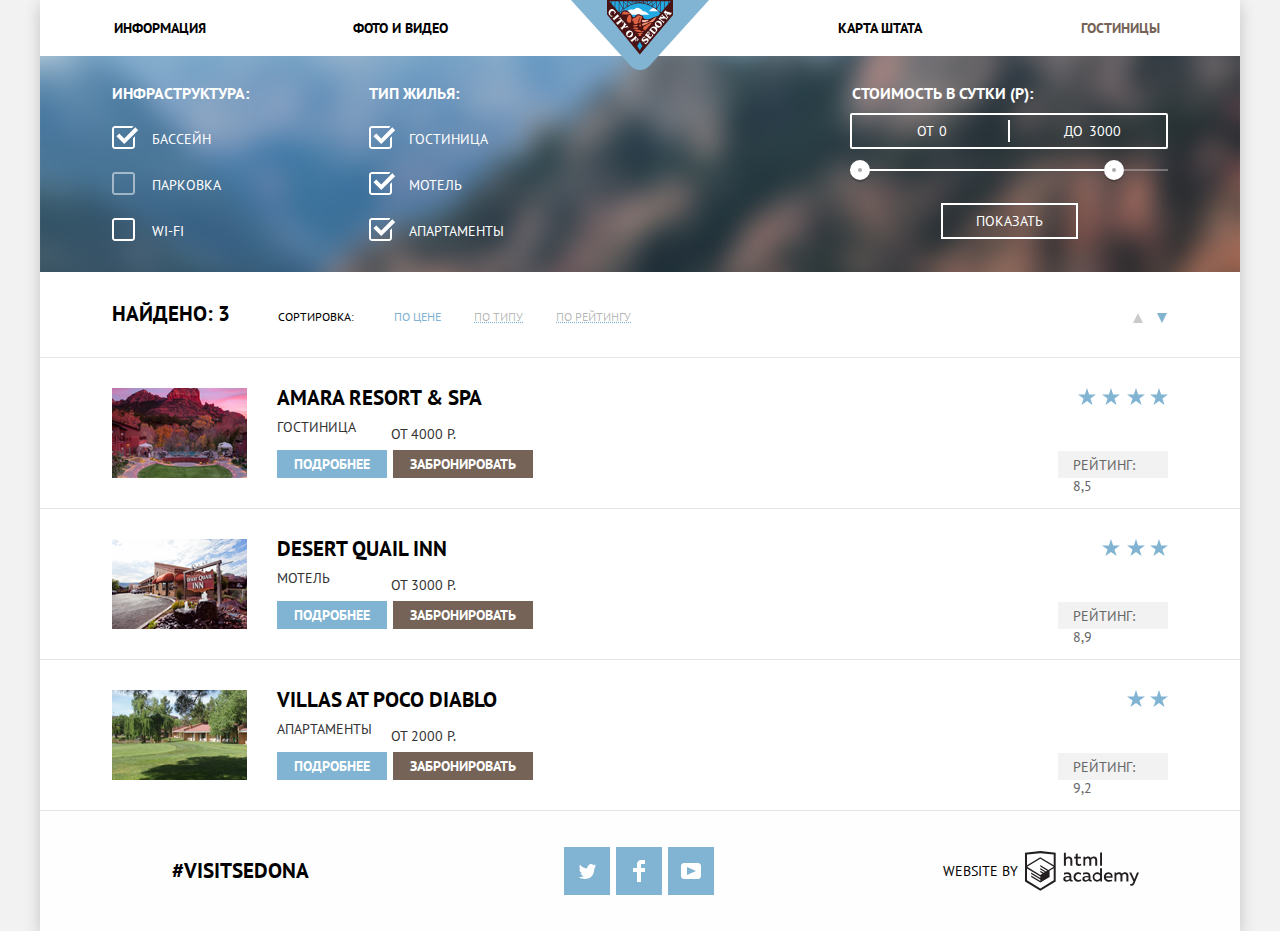
==== commit 8f1bfd5b: "Навёл порядок в коде." ====
--- a/catalog.html
+++ b/catalog.html
@@ -186,7 +186,7 @@
       </section>
     </main>
     <footer class="footer">
-      <p class="footer-hashtag">#VISITSEDONA</p>
+      <a href="#" class="footer-hashtag">#VISITSEDONA</a>
       <ul class="social-list">
         <li class="social-item"><a class="social-button twitter" href="#"><span class="visually-hidden">Twitter</span></a></li>
         <li class="social-item"><a class="social-button facebook" href="#"><span class="visually-hidden">Facebook</span></a></li>
@@ -195,9 +195,9 @@
       <p class="footer-copyright">
         Website by
         <a href="https://htmlacademy.ru/intensive/htmlcss">
-          <svg height="40" viewBox="0 0 114 40" width="114" xmlns="http://www.w3.org/2000/svg">
+          <svg class="html-academy-logo" height="40" viewBox="0 0 114 40" width="114" xmlns="http://www.w3.org/2000/svg">
             <path d="m47.0655963 30.0594737c.1974105-.0080069.3927431-.0443265.5802753-.1078948v1.435c-.3976605.1538028-.8198225.2306354-1.2449542.226579-.7527399.0637424-1.4614718-.3702623-1.7619266-1.0789474-.9353662.7757732-2.1087472 1.1884995-3.312844 1.1652632-1.5931193 0-3.0701835-.8955263-3.0701835-2.7513158 0-2.2981579 2.1100917-3.0102632 3.9142202-3.0102632.7699746.0125757 1.5368502.102927 2.2894495.2697369v-.3236842c0-1.0789474-.8018348-1.9097369-2.3105504-1.9097369-1.0905611.002204-2.1686413.2374048-3.1651376.6905263v-1.8342105c1.0838696-.3795775 2.2200112-.5799017 3.3655963-.593421 2.4899082 0 4.0197248 1.208421 4.0197248 3.9381579v3.2368421c-.0146577.1546644.0317057.3089087.1287847.4284479s.2368294.1944678.3881877.208131h.1793578zm-6.7944954-1.2192105c.026882.3887386.2049695.7502492.4944442 1.0037017.2894747.2534526.6661923.3777074 1.0459228.3449825h.116055c.9543708.001679 1.8698155-.3867789 2.5426606-1.0789474v-1.5321053c-.6282024-.1365102-1.2675553-.2123698-1.909633-.2265789-1.0550459 0-2.2788991.3560526-2.2788991 1.4889474zm13.040367-6.5923685c.9480864-.0232589 1.8847714.2152856 2.7114679.6905264v1.8557894c-.7163321-.4952859-1.5619195-.7584688-2.4266055-.7552631-1.0763929-.0664701-2.1000343.4830418-2.6578754 1.4268026s-.5578411 2.126055 0 3.0698158 1.5814825 1.4932727 2.6578754 1.4268026c.8981338-.0032302 1.7805895-.2409118 2.5637614-.6905263v1.845c-.9124313.4283187-1.9082255.6386308-2.9119266.615-2.443153.1602165-4.5524341-1.7314385-4.716055-4.2294737 0-.1510526 0-.2985088 0-.4423684-.0398154-1.2363659.4025943-2.4382078 1.2297801-3.3407979.8271859-.9025902 1.9712933-1.4318885 3.1803116-1.4713074h.4009175zm12.8399082 7.811579c.1974105-.0080069.3927431-.0443265.5802753-.1078948v1.435c-.3976605.1538028-.8198225.2306354-1.2449542.226579-.7527399.0637424-1.4614717-.3702623-1.7619266-1.0789474-.9353662.7757732-2.1087472 1.1884995-3.312844 1.1652632-1.5931193 0-3.0701835-.8955263-3.0701835-2.7513158 0-2.2981579 2.1100918-3.0102632 3.9142202-3.0102632.7699747.0125757 1.5368502.102927 2.2894495.2697369v-.3236842c0-1.0789474-.8018348-1.9097369-2.3105504-1.9097369-1.0905611.002204-2.1686413.2374048-3.1651376.6905263v-1.8342105c1.0838697-.3795775 2.2200113-.5799017 3.3655963-.593421 2.4899083 0 4.0197248 1.208421 4.0197248 3.9381579v3.2368421c-.0146577.1546644.0317057.3089087.1287847.4284479.0970791.1195392.2368294.1944678.3881877.208131h.1793578zm-6.7944954-1.2192105c.0267739.3907822.2063399.7540629.498161 1.0078318.2918212.2537689.6712954.3766318 1.0527565.3408524h.116055c.9543708.001679 1.8698155-.3867789 2.5426606-1.0789474v-1.5321053c-.6282025-.1365102-1.2675554-.2123698-1.9096331-.2265789-1.1183486 0-2.278899.3560526-2.278899 1.4889474zm17.6614679-10.5197369v13.1631579h-1.7408257v-1.4242105c-.794755 1.0758093-2.0475417 1.6943042-3.3655963 1.6615789-2.4368543-.1683016-4.3294025-2.2388423-4.3294025-4.7365789s1.8925482-4.5682773 4.3294025-4.736579c1.207562-.0426974 2.3698509.4723712 3.1651376 1.4026316v-5.33zm-4.7793578 5.6321053c-1.6082126 0-2.9119266 1.3332489-2.9119266 2.9778947 0 1.6446459 1.303714 2.9778948 2.9119266 2.9778948 1.2283353.0211949 2.3466029-.7212926 2.827523-1.8773685v-2.1578947c-.4923052-1.1349219-1.5923475-1.8665709-2.8064221-1.866579zm11.1096331-1.7047369c3.4922018 0 4.7055045 2.891579 4.1357798 5.4918421h-6.5623854c.2215597 1.6184211 1.7619267 2.276579 3.3655964 2.276579.9632877.0032961 1.9150518-.2142275 2.7853211-.636579v1.7263158c-.9993324.4360258-2.0790689.6458233-3.1651376.615-2.6692661 0-5.0114679-1.5321052-5.0114679-4.7689473-.0601472-1.2018741.3519074-2.3784832 1.144486-3.2680444.7925787-.8895612 1.8999363-1.4182845 3.0756975-1.4685346h.2321101zm.0949541 1.661579c-1.3219795-.0990753-2.4732104.9141845-2.5743119 2.2657895v.0647368h4.9059633c.0522895-.6349072-.1724645-1.260991-.614037-1.710486-.4415724-.449495-1.0548183-.6764464-1.6754126-.6200403zm6.0454128 7.5526316v-8.9660527h1.7408257v1.0789474c.7478378-.8553382 1.8112007-1.3521242 2.9330275-1.3702632 1.1322858-.0719908 2.2083713.5115885 2.7853211 1.5105264.7925703-.8817741 1.8995432-1.3991719 3.0701839-1.435.933319-.0475554 1.841001.320789 2.488493 1.0098498s.971265 1.6312307.887653 2.5830449v5.6105263h-2.004587v-5.5565789c.047198-.4537606-.084326-.9080537-.36548-1.2623962-.281154-.3543424-.688769-.5795326-1.1326849-.6257617h-.2743119c-.8662164.0551714-1.6648865.4970918-2.183945 1.208421v6.2363158h-2.0045871v-5.5565789c.0439326-.4571294-.0932274-.9131827-.3807704-1.2660512-.2875429-.3528685-.701449-.5730754-1.1490461-.6113173h-.2110092c-.9414297.0846958-1.7965999.5951761-2.3316514 1.3918421v6.0744737h-1.8252293zm22.4830272-8.9876316h2.004588l-4.12523 10.2068421c-.949541 2.3413158-2.205046 3.0857895-3.534404 3.0857895-.391283-.0039412-.780775-.0546359-1.16055-.1510527v-1.6939473c.290858.0890515.593192.132701.896789.1294736.949541 0 1.666972-.6905263 2.183945-2.05l.179358-.4531578-4.220184-9.0631579h2.110092l3.017431 6.7865789zm-71.1100914-19.84184212v5.13578947c.7511898-.78202535 1.7766962-1.22482614 2.8486239-1.23.9717674-.05934584 1.9223963.30652653 2.6147775 1.00635989.6923812.69983337 1.0612421 1.66765275 1.0145803 2.66206116v5.556579h-1.9729358v-5.2976316c.0561541-.51682004-.0915628-1.03520133-.4104147-1.4402638-.3188518-.40506248-.7825055-.66335298-1.2882092-.71763096h-.3165137c-1.0062064.0618892-1.9197097.6216028-2.4477065 1.49973684v5.95578952h-2.0045871v-13.13078952h2.0045871zm11.8270642.91710526v3.23684211h3.1651376v1.72631579h-3.1651376v4.11078946c0 1.1868421.527523 1.5752632 1.6669725 1.5752632.6112385.0000659 1.216713-.1208413 1.7830275-.3560527v1.7263158c-.751495.2566795-1.539376.3842838-2.3316514.3776316-.8045305.1036282-1.61185-.1693654-2.197386-.7430419-.5855361-.5736765-.8868206-1.3868332-.8200451-2.2132739v-4.49921051h-1.6458716v-1.75868421h1.5825688v-2.71894737zm5.6972477 12.20289476v-8.99842107h1.7513762v1.07894736c.7434829-.85661049 1.8027214-1.35716676 2.922477-1.38105263 1.1022715-.07111638 2.1544617.47931287 2.7431193 1.435.7925702-.88177403 1.8995432-1.39917182 3.0701835-1.435.9403539-.03749165 1.8498971.34648267 2.490559 1.05141861s.9486635 1.66065589.8433859 2.61700243v5.6213158h-2.0045871v-5.5565789c.0471975-.45376064-.0843264-.90805374-.3654806-1.26239618-.2811541-.35434243-.6887685-.57953264-1.1326845-.62576176h-.2426606c-.8662164.05517144-1.6648865.4970918-2.1839449 1.20842106v6.23631578h-2.0045872v-5.5565789c.0471975-.45376064-.0843264-.90805374-.3654806-1.26239618-.2811541-.35434243-.6887685-.57953264-1.1326845-.62576176h-.2426606c-.9414296.0846958-1.7965999.59517604-2.3316514 1.39184211v6.07447373h-1.8146789zm16.7013762-13.13078949h1.9307339v13.10921049h-1.9307339zm-59.5678899-1.56447369h-.1688074l-15.3509174 1.66157895v28.77552633l15.3509174 9.3436842 15.3509175-9.3436842v-28.77552633zm13.1880734 29.23947368-13.3568808 8.1352632-13.34633024-8.1136842v-11.8036843l13.28302754 8.0921053v1.4242105l-9.10504589-5.5026315v1.413421l9.15779819 5.6213158v1.4997368l-9.14724773-5.5673684v1.456579l9.15779813 5.6213158 9.2316514-5.6536843v-6.1068421l4.1146789-2.4923684v11.9978948zm0-13.5192105-3.6715597 2.1578947-1.6880734 1.0789474-8.0394495-4.9307895v1.4134211l6.8472477 4.2294736-.1477064.0971053-1.0550459.5826316-5.6655963-3.4526316v1.4457895l4.4733945 2.7189474-1.0550459.7228947-3.3761468-2.05v1.413421l2.2155963 1.3378948-2.2472477 1.3594737-13.18807336-8.0381579 13.19862386-8.13526319zm0-1.4242105-13.4201835-8.08131584-13.27247709 8.08131584v-10.78947373l13.34633029-1.435 13.3463303 1.435z"
-              fill="#231f20" transform="translate(0 -1)" /></svg>
+              transform="translate(0 -1)" /></svg>
         </a>
       </p>
     </footer>
--- a/css/style.css
+++ b/css/style.css
@@ -13,30 +13,23 @@
   font-size: 14px;
   font-weight: 400;
   line-height: 21px;
-
-  padding: 0;
-
+  padding: 0;
   text-transform: uppercase;
-
   color: #000000;
-  background-color: #ffffff;
+  background-color: #f2f2f2;
 }
 
 .visually-hidden:not(:focus):not(:active),
 input[type="checkbox"].visually-hidden,
 input[type="radio"].visually-hidden {
   position: absolute;
-
   overflow: hidden;
   clip: rect(0 0 0 0);
-
   width: 1px;
   height: 1px;
   margin: -1px;
   padding: 0;
-
   white-space: nowrap;
-
   border: 0;
 
   clip-path: inset(100%);
@@ -49,6 +42,271 @@
 img {
   max-width: 100%;
   height: auto;
+}
+
+.wrapper {
+  position: relative;
+  width: 1200px;
+  margin: 0 auto;
+  box-shadow: 0 5px 15px 0 rgba(0, 1, 1, 0.20);
+}
+
+.header {
+  background: #ffffff;
+}
+
+.navigation {
+  font-size: 14px;
+  font-weight: 700;
+  line-height: 26px;
+  position: relative;
+  color: #ffffff;
+}
+
+.header-logo {
+  position: absolute;
+  z-index: 100;
+  left: 50%;
+  width: 138px;
+  margin-left: -69px;
+}
+
+.navigation-list {
+  display: flex;
+  flex-wrap: wrap;
+  justify-content: space-between;
+  margin: 0;
+  padding: 0;
+  list-style: none;
+}
+
+.navigation-item {
+  display: flex;
+  align-items: center;
+  justify-content: center;
+  width: 20%;
+  height: 56px;
+  text-align: left;
+}
+
+.navigation-item:nth-child(3) {
+  margin-left: 20%;
+  text-align: right;
+}
+
+.navigation-item:nth-child(4) {
+  text-align: right;
+}
+
+.navigation-link {
+  color: #000000;
+}
+
+.navigation-link:hover,
+.navigation-link:focus {
+  color: #81b3d2;
+}
+
+.navigation-link:active {
+  color: rgba(0, 0, 0, 0.3);
+}
+
+.navigation-link-current {
+  color: #766357;
+}
+
+.container {
+  display: flex;
+  flex-direction: column;
+}
+
+.promo {
+  position: relative;
+  display: flex;
+  align-items: center;
+  justify-content: center;
+  min-height: 510px;
+  background-color: #dddddd;
+  background-image: url("../img/promo-bg.jpg");
+  background-repeat: no-repeat;
+  background-position: 0 -56px;
+}
+
+.promo img {
+  margin-bottom: 7px;
+}
+
+.promo::after {
+  content: "";
+  position: absolute;
+  bottom: 0;
+  width: 1200px;
+  height: 57px;
+  background-image: url("data:image/svg+xml,%3Csvg height='57' viewBox='0 0 1200 57' width='1200' xmlns='http://www.w3.org/2000/svg'%3E%3Cpath d='m0 57v-57l250 24v-24l350 57 350-57v24l250-24v57z' fill='%23fff'/%3E%3C/svg%3E");
+  background-repeat: no-repeat;
+}
+
+.reasons {
+  display: flex;
+  flex-direction: column;
+  justify-content: center;
+  width: 1200px;
+  text-align: center;
+  background: #ffffff;
+}
+
+.reasons-intro {
+  width: 520px;
+  min-height: 214px;
+  margin: auto;
+  padding-top: 59px;
+}
+
+.intro-title,
+.intro-desc {
+  line-height: 26px;
+  margin: 0;
+  padding: 0;
+}
+
+.intro-title {
+  font-size: 21px;
+  font-weight: 700;
+  margin-bottom: 28px;
+}
+
+.reasons-list,
+.features-list {
+  list-style: none;
+}
+
+.reason-title,
+.feature-title {
+  font-size: 21px;
+  font-weight: 700;
+}
+
+.reasons-list {
+  display: flex;
+  flex-wrap: wrap;
+  margin: 0;
+  padding: 0;
+}
+
+.reasons-item {
+  display: flex;
+  flex-wrap: wrap;
+  min-height: 256px;
+}
+
+.reason {
+  width: 400px;
+  padding: 48px;
+  color: #ffffff;
+  background-color: #81b3d2;
+}
+
+.reason-title,
+.reason-number,
+.reason-desc {
+  margin: 0 auto;
+  padding: 0;
+}
+
+.reason-title {
+  width: 155px;
+  margin-bottom: 22px;
+}
+
+.reason-number {
+  display: block;
+  margin-bottom: 22px;
+}
+
+.features-list {
+  display: flex;
+  flex-wrap: wrap;
+  margin: 0;
+  padding: 0;
+}
+
+.features-item {
+  max-width: 400px;
+  min-height: 330px;
+  padding: 56px 50px 50px 50px;
+}
+
+.feature-title,
+.feature-desc {
+  margin: 0;
+  padding: 0;
+}
+
+.feature-title {
+  position: relative;
+  margin-bottom: 23px;
+  padding-top: 106px;
+}
+
+.feature-title::before {
+  content: "";
+  position: absolute;
+  bottom: 50px;
+  left: 50%;
+  background-repeat: no-repeat;
+}
+
+.feature-title:nth-of-type(1)::before {
+  width: 75px;
+  height: 72px;
+  margin-left: -37px;
+  background-image: url("data:image/svg+xml,%3Csvg height='72' viewBox='0 0 75 72' width='75' xmlns='http://www.w3.org/2000/svg'%3E%3Cg fill='%2381b3d2' fill-rule='nonzero'%3E%3Cpath d='m29.656 65.033h16v-23.823h-16zm2.937-20.899h10.125v17.976h-10.125z'/%3E%3Cpath d='m72.771 39.253 2.076-2.068-9.908-9.865v-27.32h-13.812v13.567l-13.627-13.567-37.348 37.185 2.077 2.068 7.832-7.795v37.618h-3.937v2.924h63.875v-2.924h-5.059v-37.618zm-10.769 29.823h-49.003v-40.542l24.501-24.385 24.502 24.385zm0-44.682-7.938-7.902v-13.568h7.938z'/%3E%3Cpath d='m29.906 27.08c0 4.261 3.47 7.713 7.75 7.713 4.279 0 7.75-3.452 7.75-7.713 0-4.259-3.471-7.713-7.75-7.713-4.281 0-7.75 3.454-7.75 7.713zm7.75-4.945c2.744 0 4.969 2.214 4.969 4.945 0 2.732-2.225 4.948-4.969 4.948-2.746 0-4.97-2.216-4.97-4.948 0-2.731 2.225-4.945 4.97-4.945zm-20.595 19.075h3v3.919h-3zm5.938 0h3v3.919h-3zm-5.938 5.972h3v3.919h-3zm5.938 0h3v3.919h-3zm25.999-5.972h3v3.919h-3zm5.938 0h3v3.919h-3zm-5.938 5.972h3v3.919h-3zm5.938 0h3v3.919h-3z'/%3E%3C/g%3E%3C/svg%3E");
+}
+
+.feature-title:nth-of-type(2)::before {
+  width: 75px;
+  height: 70px;
+  margin-left: -37px;
+  background-image: url("data:image/svg+xml,%3Csvg height='70' viewBox='0 0 75 70' width='75' xmlns='http://www.w3.org/2000/svg'%3E%3Cg fill='%2381b3d2' fill-rule='nonzero'%3E%3Cpath d='m70.854 46.71h-65.803c-2.274 0-4.135 1.94-4.135 4.313v3.504c0 2.372 1.861 4.313 4.135 4.313h.93v1.053c0 5.536 4.341 10.065 9.648 10.065h44.646c5.306 0 9.648-4.529 9.648-10.065v-1.053h.93c2.274 0 4.135-1.941 4.135-4.313v-3.504c0-2.373-1.86-4.313-4.134-4.313zm-3.848 13.184c0 3.871-3.019 7.021-6.73 7.021h-44.647c-3.711 0-6.731-3.15-6.731-7.021v-1.053h58.107v1.053zm5.065-5.367c0 .688-.558 1.271-1.218 1.271h-65.802c-.66 0-1.217-.582-1.217-1.271v-3.504c0-.688.558-1.271 1.217-1.271h65.802c.66 0 1.218.582 1.218 1.271zm-55.437-16.121 5.323 4.059 5.326-4.059 5.328 4.059 5.328-4.059 5.328 4.059 5.329-4.059 5.327 4.059 5.33-4.06 5.336 4.059 6.194-4.712-1.72-2.459-4.474 3.403-5.336-4.057-5.33 4.056-5.327-4.057-5.329 4.057-5.328-4.057-5.328 4.057-5.328-4.057-5.325 4.057-5.323-4.057-5.327 4.057-4.467-3.401-1.721 2.457 6.188 4.714zm-7.656-6.862h60.877c.041-.619.069-1.241.069-1.87 0-.394-.016-.783-.032-1.173-.665-15.844-14.706-28.501-31.94-28.501-17.233 0-31.275 12.657-31.939 28.501-.017.39-.032.78-.032 1.173 0 .629.028 1.251.07 1.87zm28.974-28.501c15.591 0 28.35 11.316 29.021 25.458h-58.042c.673-14.142 13.43-25.458 29.021-25.458z'/%3E%3Cellipse cx='37.952' cy='15.26' rx='1.945' ry='2.03'/%3E%3Cellipse cx='30.172' cy='10.23' rx='1.946' ry='2.03'/%3E%3Cellipse cx='45.732' cy='10.23' rx='1.946' ry='2.03'/%3E%3C/g%3E%3C/svg%3E");
+}
+
+.feature-title:nth-of-type(3)::before {
+  width: 64px;
+  height: 76px;
+  margin-left: -32px;
+  background-image: url("data:image/svg+xml,%3Csvg height='76' viewBox='0 0 64 76' width='64' xmlns='http://www.w3.org/2000/svg'%3E%3Cpath d='m61.097 23.501h-24.785c13.813-6.899 14.917-11.251 14.408-13.685-1.162-3.963-5.692-7.023-10.002-5.407-5.569 2.089-7.137 10.388-8.644 16.387-1.924-6.07-3.784-13.814-8.136-17.737-1.261-1.138-3.095-2.264-5.763-2.028-4.026.356-9.802 5.382-7.458 10.981 2.251 5.378 9.687 8.777 14.578 11.489h-22.416c-1.58545102.0016342-2.87184926 1.2835643-2.879 2.869v11.322c.00715074 1.5854357 1.29354898 2.8673658 2.879 2.869h.274v36.439h57.841v-36.439h.103c1.5858412-.0010844 2.872847-1.2831745 2.88-2.869v-11.322c-.007153-1.5858255-1.2941588-2.8679156-2.88-2.869zm-18.684-16.557c2.103-.31 4.982 1.299 5.255 3.209.393 2.756-3.4 5.255-5.086 6.421-2.523 1.744-4.928 2.643-7.287 4.055.884-3.69 2.549-13.011 7.118-13.685zm-22.882 9.968c-2.225-1.485-6.544-4.431-6.44-7.771.112-3.595 5.743-6.57 8.814-3.886 3.856 3.371 5.713 11.105 7.119 16.557-3.249-1.539-6.328-2.788-9.493-4.9zm5.972 57.114h-19.367v-33.465h19.368v33.465zm0-36.502h-22.457v-10.986h22.457zm10.157 0v36.503h-7.174v-47.489h7.174zm22.351 36.502h-19.367v-33.465h19.367zm2.92-36.502h-22.287v-10.986h22.287z' fill='%2381b3d2' fill-rule='evenodd' transform='translate(0 -1)'/%3E%3C/svg%3E");
+}
+
+.reasons-item-bottom {
+  display: block;
+  width: 400px;
+  padding: 48px 60px;
+  background-color: #eeeeee;
+}
+
+.booking {
+  background: #ffffff;
+}
+
+.booking-block {
+  position: relative;
+  padding: 58px 316px 0 316px;
+  text-align: center;
+}
+
+.booking-title {
+  font-size: 30px;
+  font-weight: 700;
+  line-height: 24px;
+  display: block;
+  margin-bottom: 29px;
+}
+
+.booking-desc {
+  line-height: 24px;
+  margin: 0;
+  margin-bottom: 46px;
+  padding: 0;
 }
 
 .booking-btn,
@@ -57,11 +315,9 @@
   font-size: 21px;
   font-weight: 700;
   line-height: 26px;
-
   text-align: center;
   vertical-align: middle;
   text-transform: uppercase;
-
   color: #ffffff;
   border: none;
 }
@@ -69,7 +325,6 @@
 .booking-btn {
   width: 568px;
   height: 86px;
-
   background-color: #766357;
 }
 
@@ -83,301 +338,13 @@
   background-color: #503e33;
 }
 
-.wrapper {
-  position: relative;
-
-  width: 1200px;
-  margin: 0 auto;
-
-  box-shadow: 0 5px 15px 0 rgba(0, 1, 1, 0.20);
-}
-
-.navigation {
-  font-size: 14px;
-  font-weight: 700;
-  line-height: 26px;
-
-  position: relative;
-
-  color: #ffffff;
-}
-
-.header-logo {
-  position: absolute;
-  z-index: 100;
+.booking-form-wrapper {
+  position: absolute;
   left: 50%;
-
-  width: 138px;
-  margin-left: -69px;
-}
-
-.navigation-list {
-  display: flex;
-  flex-wrap: wrap;
-  justify-content: space-between;
-
-  margin: 0;
-  padding: 0;
-
-  list-style: none;
-}
-
-.navigation-item {
-  display: flex;
-  align-items: center;
-  justify-content: center;
-
-  width: 239px;
-  height: 56px;
-}
-
-.navigation-item:nth-child(3) {
-  margin-left: auto;
-}
-
-.navigation-link {
-  color: #000000;
-}
-
-.navigation-link:hover,
-.navigation-link:focus {
-  color: #81b3d2;
-}
-
-.navigation-link:active {
-  color: rgba(0, 0, 0, 0.3);
-}
-
-.navigation-link-current {
-  color: #766357;
-}
-
-.container {
-  display: flex;
-  flex-direction: column;
-}
-
-.promo {
-  position: relative;
-
-  display: flex;
-  align-items: center;
-  justify-content: center;
-
-  min-height: 510px;
-
-  background-color: #f2f2f2;
-  background-image: url("../img/promo-bg.jpg");
-  background-repeat: no-repeat;
-  background-position: 0 -56px;
-}
-
-.promo img {
-  margin-bottom: 7px;
-}
-
-.promo::after {
-  content: "";
-
-  position: absolute;
-  bottom: 0;
-
-  width: 1200px;
-  height: 57px;
-
-  background-image: url("data:image/svg+xml,%3Csvg height='57' viewBox='0 0 1200 57' width='1200' xmlns='http://www.w3.org/2000/svg'%3E%3Cpath d='m0 57v-57l250 24v-24l350 57 350-57v24l250-24v57z' fill='%23fff'/%3E%3C/svg%3E");
-  background-repeat: no-repeat;
-}
-
-.reasons {
-  display: flex;
-  flex-direction: column;
-  justify-content: center;
-
-  width: 1200px;
-
-  text-align: center;
-}
-
-.reasons-intro {
-  width: 520px;
-  min-height: 214px;
-  margin: auto;
-  padding-top: 59px;
-}
-
-.intro-title,
-.intro-desc {
-  line-height: 26px;
-
-  margin: 0;
-  padding: 0;
-}
-
-.intro-title {
-  font-size: 21px;
-  font-weight: 700;
-
-  margin-bottom: 28px;
-}
-
-.reasons-list,
-.features-list {
-  list-style: none;
-}
-
-.reasons-list h2,
-.reasons-list h3 {
-  font-size: 21px;
-  font-weight: 700;
-}
-
-.reasons-list {
-  display: flex;
-  flex-wrap: wrap;
-
-  margin: 0;
-  padding: 0;
-}
-
-.reasons-item {
-  display: flex;
-  flex-wrap: wrap;
-
-  min-height: 256px;
-}
-
-.reason {
-  width: 400px;
-  padding: 48px;
-
-  color: #ffffff;
-  background-color: #81b3d2;
-}
-
-.reason-title,
-.reason-number,
-.reason-desc {
-  margin: 0 auto;
-  padding: 0;
-}
-
-.reason-title {
-  width: 155px;
-  margin-bottom: 22px;
-}
-
-.reason-number {
-  display: block;
-
-  margin-bottom: 22px;
-}
-
-.features-list {
-  display: flex;
-  flex-wrap: wrap;
-
-  margin: 0;
-  padding: 0;
-}
-
-.features-item {
-  max-width: 400px;
-  min-height: 330px;
-  padding: 56px 50px 50px 50px;
-}
-
-.feature-title,
-.feature-desc {
-  margin: 0;
-  padding: 0;
-}
-
-.feature-title {
-  position: relative;
-
-  margin-bottom: 23px;
-  padding-top: 106px;
-}
-
-.feature-title::before {
-  content: "";
-
-  position: absolute;
-  bottom: 50px;
-  left: 50%;
-
-  background-repeat: no-repeat;
-}
-
-.features-item:nth-of-type(1) .feature-title::before {
-  width: 75px;
-  height: 72px;
-  margin-left: -37px;
-
-  background-image: url("data:image/svg+xml,%3Csvg height='72' viewBox='0 0 75 72' width='75' xmlns='http://www.w3.org/2000/svg'%3E%3Cg fill='%2381b3d2' fill-rule='nonzero'%3E%3Cpath d='m29.656 65.033h16v-23.823h-16zm2.937-20.899h10.125v17.976h-10.125z'/%3E%3Cpath d='m72.771 39.253 2.076-2.068-9.908-9.865v-27.32h-13.812v13.567l-13.627-13.567-37.348 37.185 2.077 2.068 7.832-7.795v37.618h-3.937v2.924h63.875v-2.924h-5.059v-37.618zm-10.769 29.823h-49.003v-40.542l24.501-24.385 24.502 24.385zm0-44.682-7.938-7.902v-13.568h7.938z'/%3E%3Cpath d='m29.906 27.08c0 4.261 3.47 7.713 7.75 7.713 4.279 0 7.75-3.452 7.75-7.713 0-4.259-3.471-7.713-7.75-7.713-4.281 0-7.75 3.454-7.75 7.713zm7.75-4.945c2.744 0 4.969 2.214 4.969 4.945 0 2.732-2.225 4.948-4.969 4.948-2.746 0-4.97-2.216-4.97-4.948 0-2.731 2.225-4.945 4.97-4.945zm-20.595 19.075h3v3.919h-3zm5.938 0h3v3.919h-3zm-5.938 5.972h3v3.919h-3zm5.938 0h3v3.919h-3zm25.999-5.972h3v3.919h-3zm5.938 0h3v3.919h-3zm-5.938 5.972h3v3.919h-3zm5.938 0h3v3.919h-3z'/%3E%3C/g%3E%3C/svg%3E");
-}
-
-.features-item:nth-of-type(2) .feature-title::before {
-  width: 75px;
-  height: 70px;
-  margin-left: -37px;
-
-  background-image: url("data:image/svg+xml,%3Csvg height='70' viewBox='0 0 75 70' width='75' xmlns='http://www.w3.org/2000/svg'%3E%3Cg fill='%2381b3d2' fill-rule='nonzero'%3E%3Cpath d='m70.854 46.71h-65.803c-2.274 0-4.135 1.94-4.135 4.313v3.504c0 2.372 1.861 4.313 4.135 4.313h.93v1.053c0 5.536 4.341 10.065 9.648 10.065h44.646c5.306 0 9.648-4.529 9.648-10.065v-1.053h.93c2.274 0 4.135-1.941 4.135-4.313v-3.504c0-2.373-1.86-4.313-4.134-4.313zm-3.848 13.184c0 3.871-3.019 7.021-6.73 7.021h-44.647c-3.711 0-6.731-3.15-6.731-7.021v-1.053h58.107v1.053zm5.065-5.367c0 .688-.558 1.271-1.218 1.271h-65.802c-.66 0-1.217-.582-1.217-1.271v-3.504c0-.688.558-1.271 1.217-1.271h65.802c.66 0 1.218.582 1.218 1.271zm-55.437-16.121 5.323 4.059 5.326-4.059 5.328 4.059 5.328-4.059 5.328 4.059 5.329-4.059 5.327 4.059 5.33-4.06 5.336 4.059 6.194-4.712-1.72-2.459-4.474 3.403-5.336-4.057-5.33 4.056-5.327-4.057-5.329 4.057-5.328-4.057-5.328 4.057-5.328-4.057-5.325 4.057-5.323-4.057-5.327 4.057-4.467-3.401-1.721 2.457 6.188 4.714zm-7.656-6.862h60.877c.041-.619.069-1.241.069-1.87 0-.394-.016-.783-.032-1.173-.665-15.844-14.706-28.501-31.94-28.501-17.233 0-31.275 12.657-31.939 28.501-.017.39-.032.78-.032 1.173 0 .629.028 1.251.07 1.87zm28.974-28.501c15.591 0 28.35 11.316 29.021 25.458h-58.042c.673-14.142 13.43-25.458 29.021-25.458z'/%3E%3Cellipse cx='37.952' cy='15.26' rx='1.945' ry='2.03'/%3E%3Cellipse cx='30.172' cy='10.23' rx='1.946' ry='2.03'/%3E%3Cellipse cx='45.732' cy='10.23' rx='1.946' ry='2.03'/%3E%3C/g%3E%3C/svg%3E");
-}
-
-.features-item:nth-of-type(3) .feature-title::before {
-  width: 64px;
-  height: 76px;
-  margin-left: -32px;
-
-  background-image: url("data:image/svg+xml,%3Csvg height='76' viewBox='0 0 64 76' width='64' xmlns='http://www.w3.org/2000/svg'%3E%3Cpath d='m61.097 23.501h-24.785c13.813-6.899 14.917-11.251 14.408-13.685-1.162-3.963-5.692-7.023-10.002-5.407-5.569 2.089-7.137 10.388-8.644 16.387-1.924-6.07-3.784-13.814-8.136-17.737-1.261-1.138-3.095-2.264-5.763-2.028-4.026.356-9.802 5.382-7.458 10.981 2.251 5.378 9.687 8.777 14.578 11.489h-22.416c-1.58545102.0016342-2.87184926 1.2835643-2.879 2.869v11.322c.00715074 1.5854357 1.29354898 2.8673658 2.879 2.869h.274v36.439h57.841v-36.439h.103c1.5858412-.0010844 2.872847-1.2831745 2.88-2.869v-11.322c-.007153-1.5858255-1.2941588-2.8679156-2.88-2.869zm-18.684-16.557c2.103-.31 4.982 1.299 5.255 3.209.393 2.756-3.4 5.255-5.086 6.421-2.523 1.744-4.928 2.643-7.287 4.055.884-3.69 2.549-13.011 7.118-13.685zm-22.882 9.968c-2.225-1.485-6.544-4.431-6.44-7.771.112-3.595 5.743-6.57 8.814-3.886 3.856 3.371 5.713 11.105 7.119 16.557-3.249-1.539-6.328-2.788-9.493-4.9zm5.972 57.114h-19.367v-33.465h19.368v33.465zm0-36.502h-22.457v-10.986h22.457zm10.157 0v36.503h-7.174v-47.489h7.174zm22.351 36.502h-19.367v-33.465h19.367zm2.92-36.502h-22.287v-10.986h22.287z' fill='%2381b3d2' fill-rule='evenodd' transform='translate(0 -1)'/%3E%3C/svg%3E");
-}
-
-.reasons-item-bottom {
-  display: block;
-
-  width: 400px;
-  padding: 48px 60px;
-
-  background-color: #eeeeee;
-}
-
-.booking-block {
-  position: relative;
-
-  padding: 58px 316px 0 316px;
-
-  text-align: center;
-}
-
-.booking-title {
-  font-size: 30px;
-  font-weight: 700;
-  line-height: 24px;
-
-  display: block;
-
-  margin-bottom: 29px;
-}
-
-.booking-desc {
-  line-height: 24px;
-
-  margin: 0;
-  margin-bottom: 46px;
-  padding: 0;
-}
-
-.booking-form-wrapper {
-  position: absolute;
-  left: 50%;
-
   width: 568px;
   min-height: 395px;
   margin-left: -284px;
   padding: 55px;
-
   background-color: #ffffff;
   box-shadow: 0 7px 15px 0 rgba(0, 1, 1, 0.15);
 }
@@ -386,35 +353,36 @@
   font-size: 14px;
   font-weight: 700;
   line-height: 26px;
-
   display: flex;
   flex-wrap: wrap;
   justify-content: space-between;
-
   text-align: left;
 }
 
 .booking-form-item {
   display: flex;
   align-items: center;
-
   margin: 0;
   margin-bottom: 30px;
 }
 
+.booking-form-item:nth-child(1),
+.booking-form-item:nth-child(2) {
+  position: relative;
+  width: 100%;
+}
+
 .booking-form-item label {
+  flex-shrink: 0;
   width: 111px;
 }
 
 .booking-form-item input {
   font: inherit;
-
-  width: 308px;
+  width: 100%;
   height: 38px;
-  padding: 6px 12px;
-
+  padding: 6px 35px 6px 12px;
   text-transform: uppercase;
-
   border: 2px solid #f2f2f2;
   background-color: #f2f2f2;
 }
@@ -438,57 +406,50 @@
 .small-item input {
   width: 38px;
   padding: 6px;
-
   text-align: center;
 }
 
 .btn {
   position: relative;
-
   width: 38px;
   height: 38px;
-
   border: 2px solid #f2f2f2;
   background-color: #f2f2f2;
 }
 
-.btn-calendar::after {
-  content: "";
-
-  position: absolute;
-  right: 6px;
-  bottom: 6px;
-
+.btn-calendar {
+  position: absolute;
+  top: 8px;
+  right: 9px;
   width: 21px;
   height: 22px;
-
-  background-image: url("data:image/svg+xml,%3Csvg height='22' viewBox='0 0 21 22' width='21' xmlns='http://www.w3.org/2000/svg'%3E%3Cg fill='%23a9a9a9' fill-rule='nonzero' transform='translate(0 -1)'%3E%3Cpath d='m19.251 3.025h-2.845v-1.377c0-.381-.294-.689-.656-.689-.363 0-.656.308-.656.689v1.377h-3.938v-1.377c0-.381-.294-.689-.655-.689-.363 0-.657.308-.657.689v1.377h-3.938v-1.377c0-.381-.294-.689-.656-.689-.363 0-.657.308-.657.689v1.377h-2.843c-.966 0-1.75.822-1.75 1.837v16.302c0 1.015.784 1.836 1.75 1.836h17.501c.966 0 1.749-.821 1.749-1.836v-16.302c0-1.015-.783-1.837-1.749-1.837zm.437 18.139c.0029535.1188271-.0414365.2339571-.1233975.3200442-.0819609.0860872-.1947737.136074-.3136025.1389558h-17.501c-.24736823-.0065476-.44303574-.2115964-.438-.459v-16.302c-.00503574-.24740362.19063177-.45245245.438-.459h2.844v1.378c0 .381.294.689.657.689.362 0 .656-.308.656-.689v-1.378h3.938v1.378c0 .381.294.689.657.689.361 0 .655-.308.655-.689v-1.378h3.938v1.378c0 .381.293.689.656.689.362 0 .656-.308.656-.689v-1.378h2.845c.241 0 .437.206.437.459v16.302z'/%3E%3Cpath d='m4.594 9.225h2.625v2.066h-2.625zm0 3.443h2.625v2.067h-2.625zm0 3.444h2.625v2.066h-2.625zm4.594 0h2.625v2.066h-2.625zm0-3.444h2.625v2.067h-2.625zm0-3.443h2.625v2.066h-2.625zm4.593 6.887h2.625v2.066h-2.625zm0-3.444h2.625v2.067h-2.625zm0-3.443h2.625v2.066h-2.625z'/%3E%3C/g%3E%3C/svg%3E");
-  background-repeat: no-repeat;
-}
-
-.btn-calendar:hover::after,
-.btn-calendar:focus::after {
-  background-image: url("data:image/svg+xml,%3Csvg height='22' viewBox='0 0 21 22' width='21' xmlns='http://www.w3.org/2000/svg'%3E%3Cg transform='translate(0 -1)'%3E%3Cpath d='m19.251 3.025h-2.845v-1.377c0-.381-.294-.689-.656-.689-.363 0-.656.308-.656.689v1.377h-3.938v-1.377c0-.381-.294-.689-.655-.689-.363 0-.657.308-.657.689v1.377h-3.938v-1.377c0-.381-.294-.689-.656-.689-.363 0-.657.308-.657.689v1.377h-2.843c-.966 0-1.75.822-1.75 1.837v16.302c0 1.015.784 1.836 1.75 1.836h17.501c.966 0 1.749-.821 1.749-1.836v-16.302c0-1.015-.783-1.837-1.749-1.837zm.437 18.139c.0029535.1188271-.0414365.2339571-.1233975.3200442-.0819609.0860872-.1947737.136074-.3136025.1389558h-17.501c-.24736823-.0065476-.44303574-.2115964-.438-.459v-16.302c-.00503574-.24740362.19063177-.45245245.438-.459h2.844v1.378c0 .381.294.689.657.689.362 0 .656-.308.656-.689v-1.378h3.938v1.378c0 .381.294.689.657.689.361 0 .655-.308.655-.689v-1.378h3.938v1.378c0 .381.293.689.656.689.362 0 .656-.308.656-.689v-1.378h2.845c.241 0 .437.206.437.459v16.302z'/%3E%3Cpath d='m4.594 9.225h2.625v2.066h-2.625zm0 3.443h2.625v2.067h-2.625zm0 3.444h2.625v2.066h-2.625zm4.594 0h2.625v2.066h-2.625zm0-3.444h2.625v2.067h-2.625zm0-3.443h2.625v2.066h-2.625zm4.593 6.887h2.625v2.066h-2.625zm0-3.444h2.625v2.067h-2.625zm0-3.443h2.625v2.066h-2.625z'/%3E%3C/g%3E%3C/svg%3E");
-  background-repeat: no-repeat;
-}
-
-.btn-calendar:active::after {
-  background-image: url("data:image/svg+xml,%3Csvg height='22' viewBox='0 0 21 22' width='21' xmlns='http://www.w3.org/2000/svg'%3E%3Cg fill='%2381b3d2' transform='translate(0 -1)'%3E%3Cpath d='m19.251 3.025h-2.845v-1.377c0-.381-.294-.689-.656-.689-.363 0-.656.308-.656.689v1.377h-3.938v-1.377c0-.381-.294-.689-.655-.689-.363 0-.657.308-.657.689v1.377h-3.938v-1.377c0-.381-.294-.689-.656-.689-.363 0-.657.308-.657.689v1.377h-2.843c-.966 0-1.75.822-1.75 1.837v16.302c0 1.015.784 1.836 1.75 1.836h17.501c.966 0 1.749-.821 1.749-1.836v-16.302c0-1.015-.783-1.837-1.749-1.837zm.437 18.139c.0029535.1188271-.0414365.2339571-.1233975.3200442-.0819609.0860872-.1947737.136074-.3136025.1389558h-17.501c-.24736823-.0065476-.44303574-.2115964-.438-.459v-16.302c-.00503574-.24740362.19063177-.45245245.438-.459h2.844v1.378c0 .381.294.689.657.689.362 0 .656-.308.656-.689v-1.378h3.938v1.378c0 .381.294.689.657.689.361 0 .655-.308.655-.689v-1.378h3.938v1.378c0 .381.293.689.656.689.362 0 .656-.308.656-.689v-1.378h2.845c.241 0 .437.206.437.459v16.302z'/%3E%3Cpath d='m4.594 9.225h2.625v2.066h-2.625zm0 3.443h2.625v2.067h-2.625zm0 3.444h2.625v2.066h-2.625zm4.594 0h2.625v2.066h-2.625zm0-3.444h2.625v2.067h-2.625zm0-3.443h2.625v2.066h-2.625zm4.593 6.887h2.625v2.066h-2.625zm0-3.444h2.625v2.067h-2.625zm0-3.443h2.625v2.066h-2.625z'/%3E%3C/g%3E%3C/svg%3E");
-  background-repeat: no-repeat;
+  padding: 0;
+  border: none;
+  background: transparent;
+}
+
+.btn-calendar svg {
+  fill: #cacaca;
+}
+
+.btn-calendar:focus svg,
+.btn-calendar:hover svg {
+  fill: #000000;
+}
+
+.btn-calendar:active svg {
+  fill: #81b3d2;
 }
 
 .btn-minus::before,
 .btn-plus::before,
 .btn-plus::after {
   content: "";
-
   position: absolute;
   top: 15px;
   left: 12px;
-
   width: 11px;
   height: 3px;
-
   background-color: #a9a9a9;
 }
 
@@ -511,7 +472,6 @@
 .booking-submit-btn {
   width: 458px;
   height: 58px;
-
   background-color: #81b3d2;
 }
 
@@ -535,12 +495,10 @@
 
 .filter fieldset {
   display: block;
-
   margin: 0;
   margin-right: 120px;
   padding: 0;
   padding-top: 25px;
-
   border: none;
 }
 
@@ -548,20 +506,17 @@
   font-size: 16px;
   font-weight: 700;
   line-height: 21px;
-
   color: #ffffff;
 }
 
 .filter {
   display: flex;
-
   padding: 27px 72px 5px 72px;
 }
 
 .filter-list {
   margin: 0;
   padding: 0;
-
   list-style: none;
 }
 
@@ -571,39 +526,33 @@
 
 .filter-option-label {
   position: relative;
-
   padding-left: 40px;
-
   cursor: pointer;
 }
 
-.filter-option-label input[type="checkbox"] + .filter-checkbox {
+.filter-option-label input[type="checkbox"]+.filter-checkbox {
   position: absolute;
   top: 0;
   left: 0;
-
   width: 27px;
   height: 23px;
   margin-top: -4px;
-
   background-image: url("data:image/svg+xml,%3Csvg height='23' viewBox='0 0 23 23' width='23' xmlns='http://www.w3.org/2000/svg'%3E%3Cpath d='m20 2c.542 0 1 .458 1 1v17c0 .542-.458 1-1 1h-17c-.542 0-1-.458-1-1v-17c0-.542.458-1 1-1zm0-2h-17c-1.65 0-3 1.35-3 3v17c0 1.65 1.35 3 3 3h17c1.65 0 3-1.35 3-3v-17c0-1.65-1.35-3-3-3z' fill='%23fff'/%3E%3C/svg%3E");
   background-repeat: no-repeat;
 }
 
-.filter-option-label input[type="checkbox"]:checked + .filter-checkbox {
+.filter-option-label input[type="checkbox"]:checked+.filter-checkbox {
   background-image: url("data:image/svg+xml,%3Csvg height='23' viewBox='0 0 27 23' width='27' xmlns='http://www.w3.org/2000/svg'%3E%3Cg fill='%23fff' fill-rule='nonzero'%3E%3Cpath d='m7.285 7.486-2.829 2.829 7.783 7.783 13.932-13.932-2.828-2.829-11.104 11.102z'/%3E%3Cpath d='m21 20c0 .542-.458 1-1 1h-17c-.542 0-1-.458-1-1v-17c0-.542.458-1 1-1h16.908l1.585-1.585c-.4519846-.26845822-.9673109-.41170031-1.493-.415h-17c-1.65 0-3 1.35-3 3v17c0 1.65 1.35 3 3 3h17c1.65 0 3-1.35 3-3v-9.829l-2 2z'/%3E%3C/g%3E%3C/svg%3E");
 }
 
-.filter-option-label input[type="checkbox"]:disabled + .filter-checkbox {
+.filter-option-label input[type="checkbox"]:disabled+.filter-checkbox {
   opacity: 0.5;
 }
 
 .filter-range {
   width: 318px;
   margin-left: auto;
-
   text-transform: uppercase;
-
   color: #ffffff;
 }
 
@@ -611,35 +560,27 @@
   font-size: 16px;
   font-weight: 600;
   line-height: 21px;
-
   margin-bottom: 9px;
   padding-left: 2px;
 }
 
 .price-controls {
   font-size: 0;
-
-  position: relative;
-
+  position: relative;
   height: 36px;
   margin-bottom: 20px;
-
   border: 2px solid #ffffff;
   border-radius: 2px;
 }
 
 .price-controls::after {
   content: "";
-
   position: absolute;
   top: 50%;
   left: 50%;
-
   width: 2px;
   height: 22px;
-
   transform: translate(-50%, -50%);
-
   background: #ffffff;
   background: #ffffff;
 }
@@ -647,9 +588,7 @@
 .price-controls label {
   font-size: 14px;
   line-height: 21px;
-
   display: inline-block;
-
   cursor: pointer;
   vertical-align: top;
 }
@@ -662,10 +601,8 @@
 
 .price-controls input {
   font: inherit;
-
   width: 50px;
   margin: 0;
-
   color: inherit;
   border: none;
   background: none;
@@ -673,32 +610,26 @@
 
 .range-controls {
   position: relative;
-
   margin-bottom: 32px;
 }
 
 .range-controls .scale {
   height: 2px;
-
   background: rgba(255, 255, 255, 0.3);
 }
 
 .range-controls .bar {
   width: 80%;
   height: 2px;
-
   background: #ffffff;
 }
 
 .range-toggle {
   position: absolute;
   top: -9px;
-
   width: 20px;
   height: 20px;
-
   cursor: pointer;
-
   border: 8px solid #ffffff;
   border-radius: 50%;
   background: #ababab;
@@ -722,16 +653,12 @@
   font-size: 14px;
   font-weight: 400;
   line-height: 21px;
-
   display: block;
-
   width: 137px;
   height: 36px;
   margin: 0 auto;
-
   text-align: center;
   text-transform: uppercase;
-
   color: #ffffff;
   border: 2px solid #ffffff;
   background-color: rgba(134, 163, 193, 0);
@@ -746,27 +673,23 @@
 .results {
   font-size: 12px;
   line-height: 18px;
-
   display: flex;
   align-items: baseline;
-
   min-height: 86px;
   padding: 24px 72px 0 72px;
-
   border-bottom: 1px solid #e5e5e5;
+  background: #ffffff;
 }
 
 .results-title {
   font-size: 21px;
   font-weight: 700;
   line-height: 26px;
-
   margin-right: 48px;
 }
 
 .sort-list {
   display: flex;
-
   list-style: none;
 }
 
@@ -780,7 +703,6 @@
 
 .sort-link {
   text-decoration: underline dotted;
-
   color: rgba(0, 0, 0, 0.3);
 
   text-decoration-color: #81b3d2;
@@ -793,13 +715,11 @@
 
 .sort-link:active {
   text-decoration: none;
-
   color: #000000;
 }
 
 .sort-link-current {
   text-decoration: none;
-
   color: #81b3d2;
 }
 
@@ -809,14 +729,12 @@
 
 .sort-link-btn {
   font-size: 0;
-
   display: inline-block;
-
   width: 10px;
   height: 10px;
   margin: 0;
   padding: 0;
-
+  vertical-align: middle;
   border: 10px solid #cacaca;
   border-right-width: 5px;
   border-right-color: transparent;
@@ -846,23 +764,23 @@
   border-bottom-width: 0;
 }
 
+.hotels {
+  background: #ffffff;
+}
+
 .hotels-list {
   display: flex;
   flex-direction: column;
-
-  margin: 0;
-  padding: 0;
-
+  margin: 0;
+  padding: 0;
   list-style: none;
 }
 
 .hotels-item {
   display: flex;
-
   min-height: 150px;
   margin: 0;
   padding: 30px 72px;
-
   border-bottom: 1px solid #e5e5e5;
 }
 
@@ -875,7 +793,6 @@
 .hotel-info-detailed {
   margin: 0;
   padding: 0;
-
   color: #333333;
 }
 
@@ -888,7 +805,6 @@
   font-size: 21px;
   font-weight: 700;
   line-height: 26px;
-
   color: #000000;
 }
 
@@ -903,9 +819,9 @@
 
 .hotel-type {
   display: inline-block;
-
   width: 110px;
   margin-bottom: 16px;
+  vertical-align: middle;
 }
 
 .hotel-info-buttons {
@@ -915,15 +831,12 @@
 .button-more,
 .button-book {
   font-weight: 700;
-
   padding: 5px 17px;
-
   color: #ffffff;
 }
 
 .button-more {
   margin-right: 2px;
-
   background-color: #81b3d2;
 }
 
@@ -956,7 +869,6 @@
   align-items: flex-end;
   flex-direction: column;
   justify-content: space-between;
-
   margin: 0;
   margin-left: auto;
 }
@@ -967,14 +879,11 @@
 
 .hotel-ratings-class::after {
   content: "";
-
   position: absolute;
   top: 0;
   right: 0;
-
   width: 114px;
   height: 17px;
-
   background-repeat: no-repeat;
 }
 
@@ -985,31 +894,31 @@
 
 .two-stars::after {
   background-image: url("data:image/svg+xml,%3Csvg height='17' viewBox='0 0 18 17' width='18' xmlns='http://www.w3.org/2000/svg'%3E%3Cpath d='m9.002 0 2.126 6.494h6.877l-5.564 4.012 2.125 6.494-5.564-4.013-5.564 4.013 2.126-6.494-5.564-4.012h6.878z' fill='%2381b3d2'/%3E%3C/svg%3E"),
-  url("data:image/svg+xml,%3Csvg height='17' viewBox='0 0 18 17' width='18' xmlns='http://www.w3.org/2000/svg'%3E%3Cpath d='m9.002 0 2.126 6.494h6.877l-5.564 4.012 2.125 6.494-5.564-4.013-5.564 4.013 2.126-6.494-5.564-4.012h6.878z' fill='%2381b3d2'/%3E%3C/svg%3E");
+    url("data:image/svg+xml,%3Csvg height='17' viewBox='0 0 18 17' width='18' xmlns='http://www.w3.org/2000/svg'%3E%3Cpath d='m9.002 0 2.126 6.494h6.877l-5.564 4.012 2.125 6.494-5.564-4.013-5.564 4.013 2.126-6.494-5.564-4.012h6.878z' fill='%2381b3d2'/%3E%3C/svg%3E");
   background-position: 96px, 73px;
 }
 
 .three-stars::after {
   background-image: url("data:image/svg+xml,%3Csvg height='17' viewBox='0 0 18 17' width='18' xmlns='http://www.w3.org/2000/svg'%3E%3Cpath d='m9.002 0 2.126 6.494h6.877l-5.564 4.012 2.125 6.494-5.564-4.013-5.564 4.013 2.126-6.494-5.564-4.012h6.878z' fill='%2381b3d2'/%3E%3C/svg%3E"),
-  url("data:image/svg+xml,%3Csvg height='17' viewBox='0 0 18 17' width='18' xmlns='http://www.w3.org/2000/svg'%3E%3Cpath d='m9.002 0 2.126 6.494h6.877l-5.564 4.012 2.125 6.494-5.564-4.013-5.564 4.013 2.126-6.494-5.564-4.012h6.878z' fill='%2381b3d2'/%3E%3C/svg%3E"),
-  url("data:image/svg+xml,%3Csvg height='17' viewBox='0 0 18 17' width='18' xmlns='http://www.w3.org/2000/svg'%3E%3Cpath d='m9.002 0 2.126 6.494h6.877l-5.564 4.012 2.125 6.494-5.564-4.013-5.564 4.013 2.126-6.494-5.564-4.012h6.878z' fill='%2381b3d2'/%3E%3C/svg%3E");
+    url("data:image/svg+xml,%3Csvg height='17' viewBox='0 0 18 17' width='18' xmlns='http://www.w3.org/2000/svg'%3E%3Cpath d='m9.002 0 2.126 6.494h6.877l-5.564 4.012 2.125 6.494-5.564-4.013-5.564 4.013 2.126-6.494-5.564-4.012h6.878z' fill='%2381b3d2'/%3E%3C/svg%3E"),
+    url("data:image/svg+xml,%3Csvg height='17' viewBox='0 0 18 17' width='18' xmlns='http://www.w3.org/2000/svg'%3E%3Cpath d='m9.002 0 2.126 6.494h6.877l-5.564 4.012 2.125 6.494-5.564-4.013-5.564 4.013 2.126-6.494-5.564-4.012h6.878z' fill='%2381b3d2'/%3E%3C/svg%3E");
   background-position: 96px, 73px, 48px;
 }
 
 .four-stars::after {
   background-image: url("data:image/svg+xml,%3Csvg height='17' viewBox='0 0 18 17' width='18' xmlns='http://www.w3.org/2000/svg'%3E%3Cpath d='m9.002 0 2.126 6.494h6.877l-5.564 4.012 2.125 6.494-5.564-4.013-5.564 4.013 2.126-6.494-5.564-4.012h6.878z' fill='%2381b3d2'/%3E%3C/svg%3E"),
-  url("data:image/svg+xml,%3Csvg height='17' viewBox='0 0 18 17' width='18' xmlns='http://www.w3.org/2000/svg'%3E%3Cpath d='m9.002 0 2.126 6.494h6.877l-5.564 4.012 2.125 6.494-5.564-4.013-5.564 4.013 2.126-6.494-5.564-4.012h6.878z' fill='%2381b3d2'/%3E%3C/svg%3E"),
-  url("data:image/svg+xml,%3Csvg height='17' viewBox='0 0 18 17' width='18' xmlns='http://www.w3.org/2000/svg'%3E%3Cpath d='m9.002 0 2.126 6.494h6.877l-5.564 4.012 2.125 6.494-5.564-4.013-5.564 4.013 2.126-6.494-5.564-4.012h6.878z' fill='%2381b3d2'/%3E%3C/svg%3E"),
-  url("data:image/svg+xml,%3Csvg height='17' viewBox='0 0 18 17' width='18' xmlns='http://www.w3.org/2000/svg'%3E%3Cpath d='m9.002 0 2.126 6.494h6.877l-5.564 4.012 2.125 6.494-5.564-4.013-5.564 4.013 2.126-6.494-5.564-4.012h6.878z' fill='%2381b3d2'/%3E%3C/svg%3E");
+    url("data:image/svg+xml,%3Csvg height='17' viewBox='0 0 18 17' width='18' xmlns='http://www.w3.org/2000/svg'%3E%3Cpath d='m9.002 0 2.126 6.494h6.877l-5.564 4.012 2.125 6.494-5.564-4.013-5.564 4.013 2.126-6.494-5.564-4.012h6.878z' fill='%2381b3d2'/%3E%3C/svg%3E"),
+    url("data:image/svg+xml,%3Csvg height='17' viewBox='0 0 18 17' width='18' xmlns='http://www.w3.org/2000/svg'%3E%3Cpath d='m9.002 0 2.126 6.494h6.877l-5.564 4.012 2.125 6.494-5.564-4.013-5.564 4.013 2.126-6.494-5.564-4.012h6.878z' fill='%2381b3d2'/%3E%3C/svg%3E"),
+    url("data:image/svg+xml,%3Csvg height='17' viewBox='0 0 18 17' width='18' xmlns='http://www.w3.org/2000/svg'%3E%3Cpath d='m9.002 0 2.126 6.494h6.877l-5.564 4.012 2.125 6.494-5.564-4.013-5.564 4.013 2.126-6.494-5.564-4.012h6.878z' fill='%2381b3d2'/%3E%3C/svg%3E");
   background-position: 96px, 73px, 48px, 24px;
 }
 
 .five-stars::after {
   background-image: url("data:image/svg+xml,%3Csvg height='17' viewBox='0 0 18 17' width='18' xmlns='http://www.w3.org/2000/svg'%3E%3Cpath d='m9.002 0 2.126 6.494h6.877l-5.564 4.012 2.125 6.494-5.564-4.013-5.564 4.013 2.126-6.494-5.564-4.012h6.878z' fill='%2381b3d2'/%3E%3C/svg%3E"),
-  url("data:image/svg+xml,%3Csvg height='17' viewBox='0 0 18 17' width='18' xmlns='http://www.w3.org/2000/svg'%3E%3Cpath d='m9.002 0 2.126 6.494h6.877l-5.564 4.012 2.125 6.494-5.564-4.013-5.564 4.013 2.126-6.494-5.564-4.012h6.878z' fill='%2381b3d2'/%3E%3C/svg%3E"),
-  url("data:image/svg+xml,%3Csvg height='17' viewBox='0 0 18 17' width='18' xmlns='http://www.w3.org/2000/svg'%3E%3Cpath d='m9.002 0 2.126 6.494h6.877l-5.564 4.012 2.125 6.494-5.564-4.013-5.564 4.013 2.126-6.494-5.564-4.012h6.878z' fill='%2381b3d2'/%3E%3C/svg%3E"),
-  url("data:image/svg+xml,%3Csvg height='17' viewBox='0 0 18 17' width='18' xmlns='http://www.w3.org/2000/svg'%3E%3Cpath d='m9.002 0 2.126 6.494h6.877l-5.564 4.012 2.125 6.494-5.564-4.013-5.564 4.013 2.126-6.494-5.564-4.012h6.878z' fill='%2381b3d2'/%3E%3C/svg%3E"),
-  url("data:image/svg+xml,%3Csvg height='17' viewBox='0 0 18 17' width='18' xmlns='http://www.w3.org/2000/svg'%3E%3Cpath d='m9.002 0 2.126 6.494h6.877l-5.564 4.012 2.125 6.494-5.564-4.013-5.564 4.013 2.126-6.494-5.564-4.012h6.878z' fill='%2381b3d2'/%3E%3C/svg%3E");
+    url("data:image/svg+xml,%3Csvg height='17' viewBox='0 0 18 17' width='18' xmlns='http://www.w3.org/2000/svg'%3E%3Cpath d='m9.002 0 2.126 6.494h6.877l-5.564 4.012 2.125 6.494-5.564-4.013-5.564 4.013 2.126-6.494-5.564-4.012h6.878z' fill='%2381b3d2'/%3E%3C/svg%3E"),
+    url("data:image/svg+xml,%3Csvg height='17' viewBox='0 0 18 17' width='18' xmlns='http://www.w3.org/2000/svg'%3E%3Cpath d='m9.002 0 2.126 6.494h6.877l-5.564 4.012 2.125 6.494-5.564-4.013-5.564 4.013 2.126-6.494-5.564-4.012h6.878z' fill='%2381b3d2'/%3E%3C/svg%3E"),
+    url("data:image/svg+xml,%3Csvg height='17' viewBox='0 0 18 17' width='18' xmlns='http://www.w3.org/2000/svg'%3E%3Cpath d='m9.002 0 2.126 6.494h6.877l-5.564 4.012 2.125 6.494-5.564-4.013-5.564 4.013 2.126-6.494-5.564-4.012h6.878z' fill='%2381b3d2'/%3E%3C/svg%3E"),
+    url("data:image/svg+xml,%3Csvg height='17' viewBox='0 0 18 17' width='18' xmlns='http://www.w3.org/2000/svg'%3E%3Cpath d='m9.002 0 2.126 6.494h6.877l-5.564 4.012 2.125 6.494-5.564-4.013-5.564 4.013 2.126-6.494-5.564-4.012h6.878z' fill='%2381b3d2'/%3E%3C/svg%3E");
   background-position: 96px, 73px, 48px, 24px, 1px;
 }
 
@@ -1017,38 +926,32 @@
   width: 110px;
   height: 27px;
   padding: 4px 12px 3px 15px;
-
   color: #666666;
   background-color: #f2f2f2;
 }
 
 .footer {
   line-height: 26px;
-
   display: flex;
   align-items: center;
-  justify-content: center;
-
-  padding: 36px 101px;
-
+  padding: 36px 101px 36px 132px;
   background-color: rgba(255, 255, 255, 0.9);
 }
 
 .index-footer {
   position: absolute;
   bottom: 6px;
-
-  width: 1200px;
+  width: 100%;
 }
 
 .footer-hashtag {
   font-size: 21px;
   font-weight: 700;
-
+  display: flex;
+  align-items: center;
   width: 200px;
   margin: 0;
-  padding-left: 31px;
-
+  margin-right: 192px;
   color: #000000;
 }
 
@@ -1056,52 +959,48 @@
   display: flex;
   flex-wrap: wrap;
   justify-content: space-between;
-
   width: 150px;
-  margin: auto;
-  padding: 0;
-
+  margin: 0;
+  margin-right: auto;
+  padding: 0;
   list-style: none;
 }
 
+.social-item {
+  width: 46px;
+}
+
 .social-button {
   position: relative;
-
   display: flex;
   align-items: center;
   justify-content: center;
-
   width: 46px;
   height: 48px;
-
   color: #ffffff;
   background-color: #81b3d2;
 }
 
 .social-button::after {
   content: "";
-
   position: absolute;
 }
 
 .social-button.twitter::after {
   width: 17px;
   height: 15px;
-
   background-image: url("data:image/svg+xml,%3Csvg height='15' viewBox='0 0 17 15' width='17' xmlns='http://www.w3.org/2000/svg'%3E%3Cpath d='m10.95 1.144c1.685-.496 2.984.27 3.577 1.179.673-.231 1.331-.481 2.011-.708-.0131077.6863655-.3263164 1.33251829-.857 1.768.685.17 1.304-.491 1.304-.491-.169 1-1.006 1.788-1.563 2.024-.231 6.75-3.175 11.217-10.077 11.082h-.446c-.41 0-4.164-.46-4.898-1.887 2.271.196 3.893-.422 4.693-1.177-.96-.3-2.679-.477-2.979-2.95.349.106.564.228 1.19.119-1.2-.856-2.531-1.573-2.457-3.773.285.328 1.067.536 1.34.472-.703-.241-1.97-3.36-.894-4.952 1.818 1.854 3.735 3.606 7.152 3.773.208-2.293 1.137-3.83 2.904-4.479z' fill='%23fff' transform='translate(0 -1)'/%3E%3C/svg%3E");
 }
 
 .social-button.facebook::after {
   width: 12px;
   height: 22px;
-
   background-image: url("data:image/svg+xml,%3Csvg height='22' viewBox='0 0 12 22' width='12' xmlns='http://www.w3.org/2000/svg'%3E%3Cpath d='m12 4v-4h-4c-2.209139 0-4 1.790861-4 4v4h-4v4h4v10h4v-10h4v-4h-4v-4z' fill='%23fff'/%3E%3C/svg%3E");
 }
 
 .social-button.youtube::after {
   width: 20px;
   height: 16px;
-
   background-image: url("data:image/svg+xml,%3Csvg height='16' viewBox='0 0 20 16' width='20' xmlns='http://www.w3.org/2000/svg'%3E%3Cpath d='m17 0h-14c-1.65 0-3 1.35-3 3v10c0 1.65 1.35 3 3 3h14c1.65 0 3-1.35 3-3v-10c0-1.65-1.35-3-3-3zm-10.973 11.998v-7.996l8.987 3.998z' fill='%23fff'/%3E%3C/svg%3E");
 }
 
@@ -1123,7 +1022,6 @@
   display: flex;
   align-items: center;
   justify-content: space-between;
-
   width: 200px;
   margin: 0;
   padding-left: 4px;
@@ -1133,10 +1031,14 @@
   margin-bottom: -8px;
 }
 
-.footer-copyright svg:hover path {
+.html-academy-logo path {
+  fill: #231f20;
+}
+
+.html-academy-logo:hover path {
   fill: #81b3d1;
 }
 
-.footer-copyright svg:active path {
+.html-academy-logo:active path {
   fill: #bdbbbc;
 }
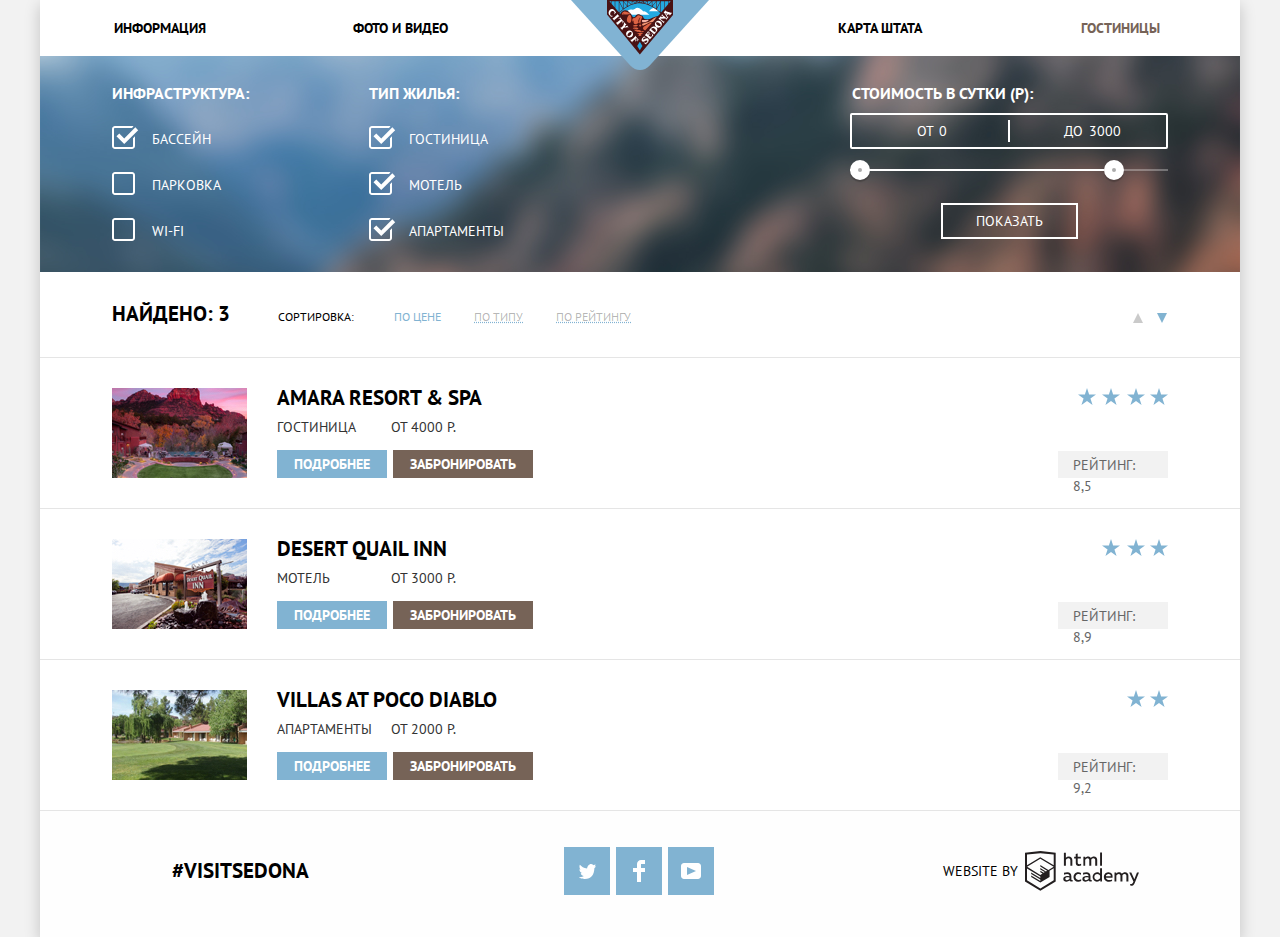
==== commit 1b549fac: "Закончил проект." ====
--- a/catalog.html
+++ b/catalog.html
@@ -5,8 +5,8 @@
   <meta charset="utf-8">
   <title>HTML Academy: Седона</title>
   <link href="https://fonts.googleapis.com/css?family=PT+Sans:400,700&amp;subset=cyrillic" rel="stylesheet">
-  <link href="css/normalize.css" rel="stylesheet">
-  <link href="css/style.css" rel="stylesheet">
+  <link href="css/normalize.min.css" rel="stylesheet">
+  <link href="css/style.min.css" rel="stylesheet">
 </head>
 
 <body>
@@ -41,7 +41,7 @@
               </li>
               <li class="filter-option">
                 <label class="filter-option-label">
-                  <input class="visually-hidden" type="checkbox" name="parking" disabled>
+                  <input class="visually-hidden" type="checkbox" name="parking">
                   <span class="filter-checkbox"></span>
                   Парковка
                 </label>
--- a/css/style.min.css
+++ b/css/style.min.css
@@ -0,0 +1 @@
+html{-webkit-box-sizing:border-box;box-sizing:border-box}*,*::before,*::after{-webkit-box-sizing:inherit;box-sizing:inherit}body{font-family:"PT Sans","Arial",sans-serif;font-size:14px;font-weight:400;line-height:21px;padding:0;text-transform:uppercase;color:#000;background-color:#f2f2f2}.visually-hidden:not(:focus):not(:active),input[type="checkbox"].visually-hidden,input[type="radio"].visually-hidden{position:absolute;overflow:hidden;clip:rect(0 0 0 0);width:1px;height:1px;margin:-1px;padding:0;white-space:nowrap;border:0;-webkit-clip-path:inset(100%);clip-path:inset(100%)}a{text-decoration:none}img{max-width:100%;height:auto}.wrapper{position:relative;width:1200px;margin:0 auto;-webkit-box-shadow:0 5px 15px 0 rgba(0,1,1,.2);box-shadow:0 5px 15px 0 rgba(0,1,1,.2)}.header{background:#fff}.navigation{font-size:14px;font-weight:700;line-height:26px;position:relative;color:#fff}.header-logo{position:absolute;z-index:100;left:50%;width:138px;margin-left:-69px}.navigation-list{display:-webkit-box;display:-ms-flexbox;display:flex;-ms-flex-wrap:wrap;flex-wrap:wrap;-webkit-box-pack:justify;-ms-flex-pack:justify;justify-content:space-between;margin:0;padding:0;list-style:none}.navigation-item{display:-webkit-box;display:-ms-flexbox;display:flex;-webkit-box-align:center;align-items:center;-ms-flex-align:center;-webkit-box-pack:center;-ms-flex-pack:center;justify-content:center;width:20%;height:56px;text-align:left}.navigation-item:nth-child(3){margin-left:20%;text-align:right}.navigation-item:nth-child(4){text-align:right}.navigation-link{color:#000}.navigation-link:hover,.navigation-link:focus{color:#81b3d2}.navigation-link:active{color:rgba(0,0,0,.3)}.navigation-link-current{color:#766357}.container{display:-webkit-box;display:-ms-flexbox;display:flex;-webkit-box-orient:vertical;-webkit-box-direction:normal;-ms-flex-direction:column;flex-direction:column}.promo{position:relative;display:-webkit-box;display:-ms-flexbox;display:flex;-webkit-box-align:center;align-items:center;-ms-flex-align:center;-webkit-box-pack:center;-ms-flex-pack:center;justify-content:center;min-height:510px;background-color:#ddd;background-image:url(../img/promo-bg.jpg);background-repeat:no-repeat;background-position:0 -56px}.promo img{margin-bottom:7px}.promo::after{content:"";position:absolute;bottom:0;left:0;width:1200px;height:57px;background-image:url("data:image/svg+xml,%3Csvg height='57' viewBox='0 0 1200 57' width='1200' xmlns='http://www.w3.org/2000/svg'%3E%3Cpath d='m0 57v-57l250 24v-24l350 57 350-57v24l250-24v57z' fill='%23fff'/%3E%3C/svg%3E");background-repeat:no-repeat}.reasons{z-index:10;display:-webkit-box;display:-ms-flexbox;display:flex;-webkit-box-orient:vertical;-webkit-box-direction:normal;-ms-flex-direction:column;flex-direction:column;-webkit-box-pack:center;-ms-flex-pack:center;justify-content:center;width:1200px;text-align:center;background:#fff}.reasons img{height:256px}.reasons-intro{width:520px;margin:auto;padding-top:59px}.intro-title,.intro-desc{line-height:26px;margin:0 0 49px 0;padding:0}.intro-title{font-size:21px;font-weight:700;margin-bottom:28px}.reasons-list,.features-list{list-style:none}.reason-title,.feature-title{font-size:21px;font-weight:700}.reasons-list{display:-webkit-box;display:-ms-flexbox;display:flex;-ms-flex-wrap:wrap;flex-wrap:wrap;margin:0;padding:0}.reasons-item{display:-webkit-box;display:-ms-flexbox;display:flex;-ms-flex-wrap:wrap;flex-wrap:wrap;min-height:256px;background-color:#81b3d2}.reason{width:400px;padding:48px;color:#fff;background-color:#81b3d2}.reason-title,.reason-number,.reason-desc{margin:0 auto;padding:0}.reason-title{width:155px;margin-bottom:22px}.reason-number{display:block;margin-bottom:22px}.features-list{display:-webkit-box;display:-ms-flexbox;display:flex;-ms-flex-wrap:wrap;flex-wrap:wrap;margin:0;padding:0}.features-item{max-width:400px;min-height:330px;padding:56px 50px 50px 50px;background-color:#fff}.feature-title,.feature-desc{margin:0;padding:0}.feature-title{position:relative;margin-bottom:23px;padding-top:106px}.feature-title::before{content:"";position:absolute;bottom:50px;left:50%;background-repeat:no-repeat}.features-item:nth-child(1) .feature-title::before{width:75px;height:72px;margin-left:-37px;background-image:url("data:image/svg+xml,%3Csvg height='72' viewBox='0 0 75 72' width='75' xmlns='http://www.w3.org/2000/svg'%3E%3Cg fill='%2381b3d2' fill-rule='nonzero'%3E%3Cpath d='m29.656 65.033h16v-23.823h-16zm2.937-20.899h10.125v17.976h-10.125z'/%3E%3Cpath d='m72.771 39.253 2.076-2.068-9.908-9.865v-27.32h-13.812v13.567l-13.627-13.567-37.348 37.185 2.077 2.068 7.832-7.795v37.618h-3.937v2.924h63.875v-2.924h-5.059v-37.618zm-10.769 29.823h-49.003v-40.542l24.501-24.385 24.502 24.385zm0-44.682-7.938-7.902v-13.568h7.938z'/%3E%3Cpath d='m29.906 27.08c0 4.261 3.47 7.713 7.75 7.713 4.279 0 7.75-3.452 7.75-7.713 0-4.259-3.471-7.713-7.75-7.713-4.281 0-7.75 3.454-7.75 7.713zm7.75-4.945c2.744 0 4.969 2.214 4.969 4.945 0 2.732-2.225 4.948-4.969 4.948-2.746 0-4.97-2.216-4.97-4.948 0-2.731 2.225-4.945 4.97-4.945zm-20.595 19.075h3v3.919h-3zm5.938 0h3v3.919h-3zm-5.938 5.972h3v3.919h-3zm5.938 0h3v3.919h-3zm25.999-5.972h3v3.919h-3zm5.938 0h3v3.919h-3zm-5.938 5.972h3v3.919h-3zm5.938 0h3v3.919h-3z'/%3E%3C/g%3E%3C/svg%3E")}.features-item:nth-child(2) .feature-title::before{width:75px;height:70px;margin-left:-37px;background-image:url("data:image/svg+xml,%3Csvg height='70' viewBox='0 0 75 70' width='75' xmlns='http://www.w3.org/2000/svg'%3E%3Cg fill='%2381b3d2' fill-rule='nonzero'%3E%3Cpath d='m70.854 46.71h-65.803c-2.274 0-4.135 1.94-4.135 4.313v3.504c0 2.372 1.861 4.313 4.135 4.313h.93v1.053c0 5.536 4.341 10.065 9.648 10.065h44.646c5.306 0 9.648-4.529 9.648-10.065v-1.053h.93c2.274 0 4.135-1.941 4.135-4.313v-3.504c0-2.373-1.86-4.313-4.134-4.313zm-3.848 13.184c0 3.871-3.019 7.021-6.73 7.021h-44.647c-3.711 0-6.731-3.15-6.731-7.021v-1.053h58.107v1.053zm5.065-5.367c0 .688-.558 1.271-1.218 1.271h-65.802c-.66 0-1.217-.582-1.217-1.271v-3.504c0-.688.558-1.271 1.217-1.271h65.802c.66 0 1.218.582 1.218 1.271zm-55.437-16.121 5.323 4.059 5.326-4.059 5.328 4.059 5.328-4.059 5.328 4.059 5.329-4.059 5.327 4.059 5.33-4.06 5.336 4.059 6.194-4.712-1.72-2.459-4.474 3.403-5.336-4.057-5.33 4.056-5.327-4.057-5.329 4.057-5.328-4.057-5.328 4.057-5.328-4.057-5.325 4.057-5.323-4.057-5.327 4.057-4.467-3.401-1.721 2.457 6.188 4.714zm-7.656-6.862h60.877c.041-.619.069-1.241.069-1.87 0-.394-.016-.783-.032-1.173-.665-15.844-14.706-28.501-31.94-28.501-17.233 0-31.275 12.657-31.939 28.501-.017.39-.032.78-.032 1.173 0 .629.028 1.251.07 1.87zm28.974-28.501c15.591 0 28.35 11.316 29.021 25.458h-58.042c.673-14.142 13.43-25.458 29.021-25.458z'/%3E%3Cellipse cx='37.952' cy='15.26' rx='1.945' ry='2.03'/%3E%3Cellipse cx='30.172' cy='10.23' rx='1.946' ry='2.03'/%3E%3Cellipse cx='45.732' cy='10.23' rx='1.946' ry='2.03'/%3E%3C/g%3E%3C/svg%3E")}.features-item:nth-child(3) .feature-title::before{width:64px;height:76px;margin-left:-32px;background-image:url("data:image/svg+xml,%3Csvg height='76' viewBox='0 0 64 76' width='64' xmlns='http://www.w3.org/2000/svg'%3E%3Cpath d='m61.097 23.501h-24.785c13.813-6.899 14.917-11.251 14.408-13.685-1.162-3.963-5.692-7.023-10.002-5.407-5.569 2.089-7.137 10.388-8.644 16.387-1.924-6.07-3.784-13.814-8.136-17.737-1.261-1.138-3.095-2.264-5.763-2.028-4.026.356-9.802 5.382-7.458 10.981 2.251 5.378 9.687 8.777 14.578 11.489h-22.416c-1.58545102.0016342-2.87184926 1.2835643-2.879 2.869v11.322c.00715074 1.5854357 1.29354898 2.8673658 2.879 2.869h.274v36.439h57.841v-36.439h.103c1.5858412-.0010844 2.872847-1.2831745 2.88-2.869v-11.322c-.007153-1.5858255-1.2941588-2.8679156-2.88-2.869zm-18.684-16.557c2.103-.31 4.982 1.299 5.255 3.209.393 2.756-3.4 5.255-5.086 6.421-2.523 1.744-4.928 2.643-7.287 4.055.884-3.69 2.549-13.011 7.118-13.685zm-22.882 9.968c-2.225-1.485-6.544-4.431-6.44-7.771.112-3.595 5.743-6.57 8.814-3.886 3.856 3.371 5.713 11.105 7.119 16.557-3.249-1.539-6.328-2.788-9.493-4.9zm5.972 57.114h-19.367v-33.465h19.368v33.465zm0-36.502h-22.457v-10.986h22.457zm10.157 0v36.503h-7.174v-47.489h7.174zm22.351 36.502h-19.367v-33.465h19.367zm2.92-36.502h-22.287v-10.986h22.287z' fill='%2381b3d2' fill-rule='evenodd' transform='translate(0 -1)'/%3E%3C/svg%3E")}.reasons-item-bottom{display:block;width:400px;padding:48px 60px;background-color:#eee}.booking{background-color:#fff}.booking-block{position:relative;z-index:10;padding:58px 316px 0 316px;text-align:center;background-color:#fff}.booking-title{font-size:30px;font-weight:700;line-height:24px;display:block;margin-bottom:29px}.booking-desc{line-height:24px;margin:0;margin-bottom:46px;padding:0}.booking-btn,.booking-submit-btn{font:inherit;font-size:21px;font-weight:700;line-height:26px;text-align:center;vertical-align:middle;text-transform:uppercase;color:#fff;border:none}.booking-btn{width:568px;height:86px;background-color:#766357}.booking-btn:hover,.booking-btn:focus{background-color:#604e43}.booking-btn:active{color:rgba(255,255,255,.3);background-color:#503e33}.booking-form-wrapper{position:absolute;z-index:2;left:50%;display:none;width:568px;min-height:395px;margin-left:-284px;padding:55px;background-color:#fff;-webkit-box-shadow:0 7px 15px 0 rgba(0,1,1,.15);box-shadow:0 7px 15px 0 rgba(0,1,1,.15)}.booking-form{font-size:14px;font-weight:700;line-height:26px;z-index:3;display:-webkit-box;display:-ms-flexbox;display:flex;-ms-flex-wrap:wrap;flex-wrap:wrap;-webkit-box-pack:justify;-ms-flex-pack:justify;justify-content:space-between;text-align:left}@-webkit-keyframes slide-down{0%{-webkit-transform:translateY(-400px);transform:translateY(-400px)}100%{-webkit-transform:translateY(0);transform:translateY(0)}}@keyframes slide-down{0%{-webkit-transform:translateY(-400px);transform:translateY(-400px)}100%{-webkit-transform:translateY(0);transform:translateY(0)}}@-webkit-keyframes slide-up{0%{-webkit-transform:translateY(0);transform:translateY(0)}100%{-webkit-transform:translateY(-400px);transform:translateY(-400px)}}@keyframes slide-up{0%{-webkit-transform:translateY(0);transform:translateY(0)}100%{-webkit-transform:translateY(-400px);transform:translateY(-400px)}}@-webkit-keyframes error{0%{-webkit-transform:rotate(0);transform:rotate(0)}50%{-webkit-transform:rotate(360deg);transform:rotate(360deg)}100%{-webkit-transform:rotate(0);transform:rotate(0)}}@keyframes error{0%{-webkit-transform:rotate(0);transform:rotate(0)}50%{-webkit-transform:rotate(360deg);transform:rotate(360deg)}100%{-webkit-transform:rotate(0);transform:rotate(0)}}.booking-form-show{display:block;-webkit-animation-name:slide-down;animation-name:slide-down;-webkit-animation-duration:0.6s;animation-duration:0.6s}.booking-form-hide{display:block;-webkit-animation-name:slide-up;animation-name:slide-up;-webkit-animation-duration:0.6s;animation-duration:0.6s;-webkit-animation-fill-mode:forwards;animation-fill-mode:forwards}.on-error{-webkit-animation-name:error;animation-name:error;-webkit-animation-duration:2s;animation-duration:2s}.booking-form-item{display:-webkit-box;display:-ms-flexbox;display:flex;-webkit-box-align:center;align-items:center;-ms-flex-align:center;margin:0;margin-bottom:30px}.booking-form-item:nth-child(1),.booking-form-item:nth-child(2){position:relative;width:100%}.booking-form-item label{-ms-flex-negative:0;flex-shrink:0;width:111px}.booking-form-item input{font:inherit;width:100%;height:38px;padding:6px 35px 6px 12px;text-transform:uppercase;border:2px solid #f2f2f2;background-color:#f2f2f2}.booking-form-item input:hover{background-color:#ebebeb}.booking-form-item input:focus{background-color:#fff}.small-item{margin-bottom:53px}.small-item:last-of-type label{width:64px}.small-item input{width:38px;padding:6px;text-align:center}.btn{position:relative;width:38px;height:38px;border:2px solid #f2f2f2;background-color:#f2f2f2}.btn-calendar{position:absolute;top:8px;right:9px;width:21px;height:22px;padding:0;border:none;background:transparent}.btn-calendar svg{fill:#cacaca}.btn-calendar:focus svg,.btn-calendar:hover svg{fill:#000}.btn-calendar:active svg{fill:#81b3d2}.btn-minus::before,.btn-plus::before,.btn-plus::after{content:"";position:absolute;top:15px;left:12px;width:11px;height:3px;background-color:#a9a9a9}.btn-plus::after{-webkit-transform:rotate(90deg);-ms-transform:rotate(90deg);transform:rotate(90deg)}.btn-count:hover::before,.btn-count:hover::after,.btn-count:focus::before,.btn-count:focus::after{background-color:#000}.btn-count:active::before,.btn-count:active::after{background-color:#81b3d1}.booking-submit-btn{width:458px;height:58px;background-color:#81b3d2}.booking-submit-btn:hover,.booking-submit-btn:focus{background-color:#669ec0}.booking-submit-btn:active{color:rgba(255,255,255,.3);background-color:#5496bd}.map{position:relative;min-height:590px}.map iframe{position:absolute;z-index:1;top:0;left:0;border:0}.filters{color:#fff;background-color:#86a3c1;background-image:url(../img/filters-bg.png);background-repeat:no-repeat;background-position:0 -57px}.filter fieldset{display:block;margin:0;margin-right:120px;padding:0;padding-top:25px;border:none}.filter legend{font-size:16px;font-weight:700;line-height:21px;color:#fff}.filter{display:-webkit-box;display:-ms-flexbox;display:flex;padding:27px 72px 5px 72px}.filter-list{margin:0;padding:0;list-style:none}.filter-option{margin-bottom:25px}.filter-option-label{position:relative;padding-left:40px;cursor:pointer}.filter-option-label input[type="checkbox"]+.filter-checkbox{position:absolute;top:0;left:0;width:27px;height:23px;margin-top:-4px;background-image:url("data:image/svg+xml,%3Csvg height='23' viewBox='0 0 23 23' width='23' xmlns='http://www.w3.org/2000/svg'%3E%3Cpath d='m20 2c.542 0 1 .458 1 1v17c0 .542-.458 1-1 1h-17c-.542 0-1-.458-1-1v-17c0-.542.458-1 1-1zm0-2h-17c-1.65 0-3 1.35-3 3v17c0 1.65 1.35 3 3 3h17c1.65 0 3-1.35 3-3v-17c0-1.65-1.35-3-3-3z' fill='%23fff'/%3E%3C/svg%3E");background-repeat:no-repeat}.filter-option-label input[type="checkbox"]:checked+.filter-checkbox{background-image:url("data:image/svg+xml,%3Csvg height='23' viewBox='0 0 27 23' width='27' xmlns='http://www.w3.org/2000/svg'%3E%3Cg fill='%23fff' fill-rule='nonzero'%3E%3Cpath d='m7.285 7.486-2.829 2.829 7.783 7.783 13.932-13.932-2.828-2.829-11.104 11.102z'/%3E%3Cpath d='m21 20c0 .542-.458 1-1 1h-17c-.542 0-1-.458-1-1v-17c0-.542.458-1 1-1h16.908l1.585-1.585c-.4519846-.26845822-.9673109-.41170031-1.493-.415h-17c-1.65 0-3 1.35-3 3v17c0 1.65 1.35 3 3 3h17c1.65 0 3-1.35 3-3v-9.829l-2 2z'/%3E%3C/g%3E%3C/svg%3E")}.filter-option-label input[t\ype="checkbox"]:focus+.filter-checkbox{-webkit-filter:drop-shadow(0 0 10px #ffffff);filter:drop-shadow(0 0 10px #ffffff)}.filter-option-label input[type="checkbox"]:disabled+.filter-checkbox{opacity:.2;background-image:url("data:image/svg+xml,%3Csvg height='23' viewBox='0 0 23 23' width='23' xmlns='http://www.w3.org/2000/svg'%3E%3Cpath d='m20 2c.542 0 1 .458 1 1v17c0 .542-.458 1-1 1h-17c-.542 0-1-.458-1-1v-17c0-.542.458-1 1-1zm0-2h-17c-1.65 0-3 1.35-3 3v17c0 1.65 1.35 3 3 3h17c1.65 0 3-1.35 3-3v-17c0-1.65-1.35-3-3-3z' fill='%23000000'/%3E%3C/svg%3E%0A")}.filter-option-label input[type="checkbox"]:checked:disabled+.filter-checkbox{opacity:.2;background-image:url("data:image/svg+xml,%3Csvg height='23' viewBox='0 0 27 23' width='27' xmlns='http://www.w3.org/2000/svg'%3E%3Cg fill='%23000000' fill-rule='nonzero'%3E%3Cpath d='m7.285 7.486-2.829 2.829 7.783 7.783 13.932-13.932-2.828-2.829-11.104 11.102z'/%3E%3Cpath d='m21 20c0 .542-.458 1-1 1h-17c-.542 0-1-.458-1-1v-17c0-.542.458-1 1-1h16.908l1.585-1.585c-.4519846-.26845822-.9673109-.41170031-1.493-.415h-17c-1.65 0-3 1.35-3 3v17c0 1.65 1.35 3 3 3h17c1.65 0 3-1.35 3-3v-9.829l-2 2z'/%3E%3C/g%3E%3C/svg%3E%0A")}.filter-range{width:318px;margin-left:auto;text-transform:uppercase;color:#fff}.filter-range-title{font-size:16px;font-weight:600;line-height:21px;margin-bottom:9px;padding-left:2px}.price-controls{font-size:0;position:relative;height:36px;margin-bottom:20px;border:2px solid #fff;border-radius:2px}.price-controls::after{content:"";position:absolute;top:50%;left:50%;width:2px;height:22px;-webkit-transform:translate(-50%,-50%);-ms-transform:translate(-50%,-50%);transform:translate(-50%,-50%);background:#fff;background:#fff}.price-controls label{font-size:14px;line-height:21px;display:inline-block;cursor:pointer;vertical-align:top}.price-controls .min-price,.price-controls .max-price{width:147px;padding:5px 0 0 65px}.price-controls input{font:inherit;width:50px;margin:0;color:inherit;border:none;background:none}.range-controls{position:relative;margin-bottom:32px}.range-controls .scale{height:2px;background:rgba(255,255,255,.3)}.range-controls .bar{width:80%;height:2px;background:#fff}.range-toggle{position:absolute;top:-9px;width:20px;height:20px;cursor:pointer;border:8px solid #fff;border-radius:50%;background:#ababab;-webkit-box-shadow:0 2px 1px 0 rgba(0,1,1,.2);box-shadow:0 2px 1px 0 rgba(0,1,1,.2)}.range-toggle:hover{background:#1c4f80}.range-toggle-min{left:0}.range-toggle-max{left:80%}.filters-submit-btn{font:inherit;font-size:14px;font-weight:400;line-height:21px;display:block;width:137px;height:36px;margin:0 auto;text-align:center;text-transform:uppercase;color:#fff;border:2px solid #fff;background-color:rgba(134,163,193,0)}.filters-submit-btn:hover,.filters-submit-btn:focus{color:#000;background:#fff}.results{font-size:12px;line-height:18px;display:-webkit-box;display:-ms-flexbox;display:flex;-webkit-box-align:baseline;align-items:baseline;-ms-flex-align:baseline;min-height:86px;padding:24px 72px 0 72px;border-bottom:1px solid #e5e5e5;background:#fff}.results-title{font-size:21px;font-weight:700;line-height:26px;-ms-flex-negative:0;flex-shrink:0;margin-right:48px}.sort-list{display:-webkit-box;display:-ms-flexbox;display:flex;-ms-flex-wrap:wrap;flex-wrap:wrap;list-style:none}.sort-item{margin-right:33px}.up-down{-ms-flex-wrap:nowrap;flex-wrap:nowrap;margin-left:auto}.sort-link{text-decoration:underline dotted;color:rgba(0,0,0,.3);-webkit-text-decoration:underline dotted;-webkit-text-decoration-color:#81b3d2;text-decoration-color:#81b3d2}.sort-link:hover,.sort-link:focus{color:#81b3d2}.sort-link:active{text-decoration:none;color:#000}.sort-link-current{text-decoration:none;color:#81b3d2}.sort-item-btn{margin:0 1px 0 13px}.sort-link-btn{font-size:0;display:inline-block;width:10px;height:10px;margin:0;padding:0;vertical-align:middle;border:10px solid #cacaca;border-right-width:5px;border-right-color:transparent;border-left-width:5px;border-left-color:transparent}.sort-link-btn:hover,.sort-link-btn:focus{border-color:#000;border-right-color:transparent;border-left-color:transparent}.current,.sort-link-btn:active{border-color:#81b3d1;border-right-color:transparent;border-left-color:transparent}.sort-link-btn-up{border-top-width:0}.sort-link-btn-down{border-bottom-width:0}.hotels{background:#fff}.hotels-list{display:-webkit-box;display:-ms-flexbox;display:flex;-webkit-box-orient:vertical;-webkit-box-direction:normal;-ms-flex-direction:column;flex-direction:column;margin:0;padding:0;list-style:none}.hotels-item{display:-webkit-box;display:-ms-flexbox;display:flex;min-height:150px;margin:0;padding:30px 72px;border-bottom:1px solid #e5e5e5}.hotel-image{width:135px;height:90px;margin-right:30px}.hotel-info-detailed{margin:0;padding:0;color:#333}.hotel-name{margin-top:-3px;margin-bottom:6px}.hotel-name a{font-size:21px;font-weight:700;line-height:26px;color:#000}.hotel-name a:hover,.hotel-name a:focus{color:#81b3d2}.hotel-name a:active{color:rgba(0,0,0,.3)}.hotel-type,.hotel-price{display:inline-block;width:110px;margin-bottom:16px;vertical-align:middle}.hotel-info-buttons{margin:0}.button-more,.button-book{font-weight:700;padding:5px 17px;color:#fff}.button-more{margin-right:2px;background-color:#81b3d2}.button-more:hover,.button-more:focus{background-color:#669ec0}.button-more:active{color:rgba(255,255,255,.3);background-color:#5496bd}.button-book{background-color:#766357}.button-book:hover,.button-book:focus{background-color:#604e43}.button-book:active{color:rgba(255,255,255,.3);background-color:#503e33}.hotel-ratings{display:-webkit-box;display:-ms-flexbox;display:flex;-webkit-box-align:end;align-items:flex-end;-ms-flex-align:end;-webkit-box-orient:vertical;-webkit-box-direction:normal;-ms-flex-direction:column;flex-direction:column;-webkit-box-pack:justify;-ms-flex-pack:justify;justify-content:space-between;margin:0;margin-left:auto}.hotel-ratings-class{position:relative}.hotel-ratings-class::after{content:"";position:absolute;top:0;right:0;width:114px;height:17px;background-repeat:no-repeat}.one-star::after{background-image:url("data:image/svg+xml,%3Csvg height='17' viewBox='0 0 18 17' width='18' xmlns='http://www.w3.org/2000/svg'%3E%3Cpath d='m9.002 0 2.126 6.494h6.877l-5.564 4.012 2.125 6.494-5.564-4.013-5.564 4.013 2.126-6.494-5.564-4.012h6.878z' fill='%2381b3d2'/%3E%3C/svg%3E");background-position:96px}.two-stars::after{background-image:url("data:image/svg+xml,%3Csvg height='17' viewBox='0 0 18 17' width='18' xmlns='http://www.w3.org/2000/svg'%3E%3Cpath d='m9.002 0 2.126 6.494h6.877l-5.564 4.012 2.125 6.494-5.564-4.013-5.564 4.013 2.126-6.494-5.564-4.012h6.878z' fill='%2381b3d2'/%3E%3C/svg%3E"),url("data:image/svg+xml,%3Csvg height='17' viewBox='0 0 18 17' width='18' xmlns='http://www.w3.org/2000/svg'%3E%3Cpath d='m9.002 0 2.126 6.494h6.877l-5.564 4.012 2.125 6.494-5.564-4.013-5.564 4.013 2.126-6.494-5.564-4.012h6.878z' fill='%2381b3d2'/%3E%3C/svg%3E");background-position:96px,73px}.three-stars::after{background-image:url("data:image/svg+xml,%3Csvg height='17' viewBox='0 0 18 17' width='18' xmlns='http://www.w3.org/2000/svg'%3E%3Cpath d='m9.002 0 2.126 6.494h6.877l-5.564 4.012 2.125 6.494-5.564-4.013-5.564 4.013 2.126-6.494-5.564-4.012h6.878z' fill='%2381b3d2'/%3E%3C/svg%3E"),url("data:image/svg+xml,%3Csvg height='17' viewBox='0 0 18 17' width='18' xmlns='http://www.w3.org/2000/svg'%3E%3Cpath d='m9.002 0 2.126 6.494h6.877l-5.564 4.012 2.125 6.494-5.564-4.013-5.564 4.013 2.126-6.494-5.564-4.012h6.878z' fill='%2381b3d2'/%3E%3C/svg%3E"),url("data:image/svg+xml,%3Csvg height='17' viewBox='0 0 18 17' width='18' xmlns='http://www.w3.org/2000/svg'%3E%3Cpath d='m9.002 0 2.126 6.494h6.877l-5.564 4.012 2.125 6.494-5.564-4.013-5.564 4.013 2.126-6.494-5.564-4.012h6.878z' fill='%2381b3d2'/%3E%3C/svg%3E");background-position:96px,73px,48px}.four-stars::after{background-image:url("data:image/svg+xml,%3Csvg height='17' viewBox='0 0 18 17' width='18' xmlns='http://www.w3.org/2000/svg'%3E%3Cpath d='m9.002 0 2.126 6.494h6.877l-5.564 4.012 2.125 6.494-5.564-4.013-5.564 4.013 2.126-6.494-5.564-4.012h6.878z' fill='%2381b3d2'/%3E%3C/svg%3E"),url("data:image/svg+xml,%3Csvg height='17' viewBox='0 0 18 17' width='18' xmlns='http://www.w3.org/2000/svg'%3E%3Cpath d='m9.002 0 2.126 6.494h6.877l-5.564 4.012 2.125 6.494-5.564-4.013-5.564 4.013 2.126-6.494-5.564-4.012h6.878z' fill='%2381b3d2'/%3E%3C/svg%3E"),url("data:image/svg+xml,%3Csvg height='17' viewBox='0 0 18 17' width='18' xmlns='http://www.w3.org/2000/svg'%3E%3Cpath d='m9.002 0 2.126 6.494h6.877l-5.564 4.012 2.125 6.494-5.564-4.013-5.564 4.013 2.126-6.494-5.564-4.012h6.878z' fill='%2381b3d2'/%3E%3C/svg%3E"),url("data:image/svg+xml,%3Csvg height='17' viewBox='0 0 18 17' width='18' xmlns='http://www.w3.org/2000/svg'%3E%3Cpath d='m9.002 0 2.126 6.494h6.877l-5.564 4.012 2.125 6.494-5.564-4.013-5.564 4.013 2.126-6.494-5.564-4.012h6.878z' fill='%2381b3d2'/%3E%3C/svg%3E");background-position:96px,73px,48px,24px}.five-stars::after{background-image:url("data:image/svg+xml,%3Csvg height='17' viewBox='0 0 18 17' width='18' xmlns='http://www.w3.org/2000/svg'%3E%3Cpath d='m9.002 0 2.126 6.494h6.877l-5.564 4.012 2.125 6.494-5.564-4.013-5.564 4.013 2.126-6.494-5.564-4.012h6.878z' fill='%2381b3d2'/%3E%3C/svg%3E"),url("data:image/svg+xml,%3Csvg height='17' viewBox='0 0 18 17' width='18' xmlns='http://www.w3.org/2000/svg'%3E%3Cpath d='m9.002 0 2.126 6.494h6.877l-5.564 4.012 2.125 6.494-5.564-4.013-5.564 4.013 2.126-6.494-5.564-4.012h6.878z' fill='%2381b3d2'/%3E%3C/svg%3E"),url("data:image/svg+xml,%3Csvg height='17' viewBox='0 0 18 17' width='18' xmlns='http://www.w3.org/2000/svg'%3E%3Cpath d='m9.002 0 2.126 6.494h6.877l-5.564 4.012 2.125 6.494-5.564-4.013-5.564 4.013 2.126-6.494-5.564-4.012h6.878z' fill='%2381b3d2'/%3E%3C/svg%3E"),url("data:image/svg+xml,%3Csvg height='17' viewBox='0 0 18 17' width='18' xmlns='http://www.w3.org/2000/svg'%3E%3Cpath d='m9.002 0 2.126 6.494h6.877l-5.564 4.012 2.125 6.494-5.564-4.013-5.564 4.013 2.126-6.494-5.564-4.012h6.878z' fill='%2381b3d2'/%3E%3C/svg%3E"),url("data:image/svg+xml,%3Csvg height='17' viewBox='0 0 18 17' width='18' xmlns='http://www.w3.org/2000/svg'%3E%3Cpath d='m9.002 0 2.126 6.494h6.877l-5.564 4.012 2.125 6.494-5.564-4.013-5.564 4.013 2.126-6.494-5.564-4.012h6.878z' fill='%2381b3d2'/%3E%3C/svg%3E");background-position:96px,73px,48px,24px,1px}.hotel-ratings-rate{width:110px;height:27px;padding:4px 12px 3px 15px;color:#666;background-color:#f2f2f2}.footer{line-height:26px;display:-webkit-box;display:-ms-flexbox;display:flex;-webkit-box-align:center;align-items:center;-ms-flex-align:center;padding:36px 101px 37px 132px;background-color:rgba(255,255,255,.9)}.index-footer{position:absolute;z-index:3;bottom:0;left:0;width:100%}.footer-hashtag{font-size:21px;font-weight:700;display:-webkit-box;display:-ms-flexbox;display:flex;-webkit-box-align:center;align-items:center;-ms-flex-align:center;width:200px;margin:0;margin-right:192px;margin-bottom:5px;color:#000}.social-list{display:-webkit-box;display:-ms-flexbox;display:flex;-ms-flex-wrap:wrap;flex-wrap:wrap;-webkit-box-pack:justify;-ms-flex-pack:justify;justify-content:space-between;width:150px;margin:0;margin-right:auto;padding:0;list-style:none}.social-item{width:46px;margin-bottom:5px}.social-button{position:relative;display:-webkit-box;display:-ms-flexbox;display:flex;-webkit-box-align:center;align-items:center;-ms-flex-align:center;-webkit-box-pack:center;-ms-flex-pack:center;justify-content:center;width:46px;height:48px;color:#fff;background-color:#81b3d2}.social-button::after{content:"";position:absolute}.social-button.twitter::after{top:17px;left:15px;width:17px;height:15px;background-image:url("data:image/svg+xml,%3Csvg height='15' viewBox='0 0 17 15' width='17' xmlns='http://www.w3.org/2000/svg'%3E%3Cpath d='m10.95 1.144c1.685-.496 2.984.27 3.577 1.179.673-.231 1.331-.481 2.011-.708-.0131077.6863655-.3263164 1.33251829-.857 1.768.685.17 1.304-.491 1.304-.491-.169 1-1.006 1.788-1.563 2.024-.231 6.75-3.175 11.217-10.077 11.082h-.446c-.41 0-4.164-.46-4.898-1.887 2.271.196 3.893-.422 4.693-1.177-.96-.3-2.679-.477-2.979-2.95.349.106.564.228 1.19.119-1.2-.856-2.531-1.573-2.457-3.773.285.328 1.067.536 1.34.472-.703-.241-1.97-3.36-.894-4.952 1.818 1.854 3.735 3.606 7.152 3.773.208-2.293 1.137-3.83 2.904-4.479z' fill='%23fff' transform='translate(0 -1)'/%3E%3C/svg%3E")}.social-button.facebook::after{top:13px;left:17px;width:12px;height:22px;background-image:url("data:image/svg+xml,%3Csvg height='22' viewBox='0 0 12 22' width='12' xmlns='http://www.w3.org/2000/svg'%3E%3Cpath d='m12 4v-4h-4c-2.209139 0-4 1.790861-4 4v4h-4v4h4v10h4v-10h4v-4h-4v-4z' fill='%23fff'/%3E%3C/svg%3E")}.social-button.youtube::after{top:16px;left:13px;width:20px;height:16px;background-image:url("data:image/svg+xml,%3Csvg height='16' viewBox='0 0 20 16' width='20' xmlns='http://www.w3.org/2000/svg'%3E%3Cpath d='m17 0h-14c-1.65 0-3 1.35-3 3v10c0 1.65 1.35 3 3 3h14c1.65 0 3-1.35 3-3v-10c0-1.65-1.35-3-3-3zm-10.973 11.998v-7.996l8.987 3.998z' fill='%23fff'/%3E%3C/svg%3E")}.social-button:active::after{opacity:.3}.social-button:hover{color:#fff;background-color:#669ec0}.social-button:active{color:rgba(255,255,255,.3);background-color:#5496bd}.footer-copyright{display:-webkit-box;display:-ms-flexbox;display:flex;-webkit-box-align:center;align-items:center;-ms-flex-align:center;-webkit-box-pack:justify;-ms-flex-pack:justify;justify-content:space-between;width:200px;margin:0;margin-bottom:5px;padding-left:4px}.footer-copyright svg{margin-bottom:-8px}.html-academy-logo path{fill:#231f20}.html-academy-logo:hover path{fill:#81b3d1}.html-academy-logo:active path{fill:#bdbbbc}
